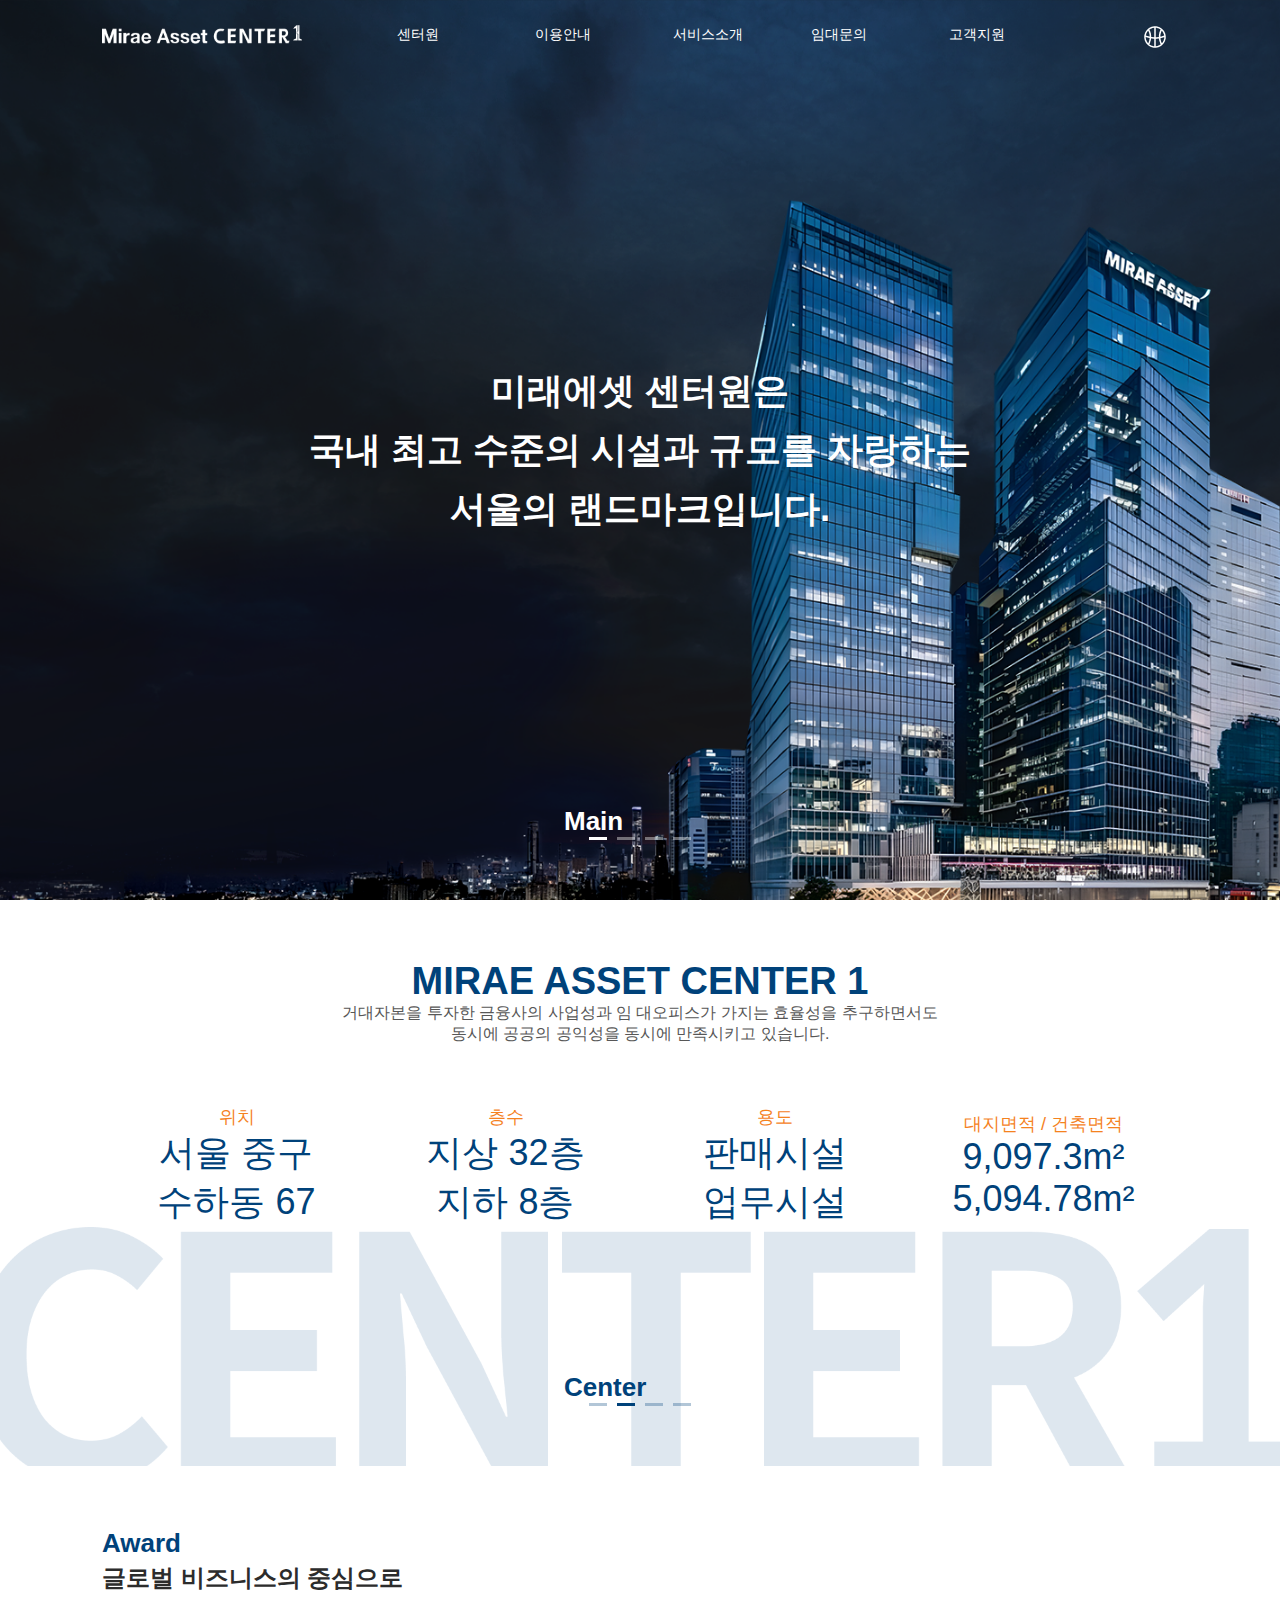
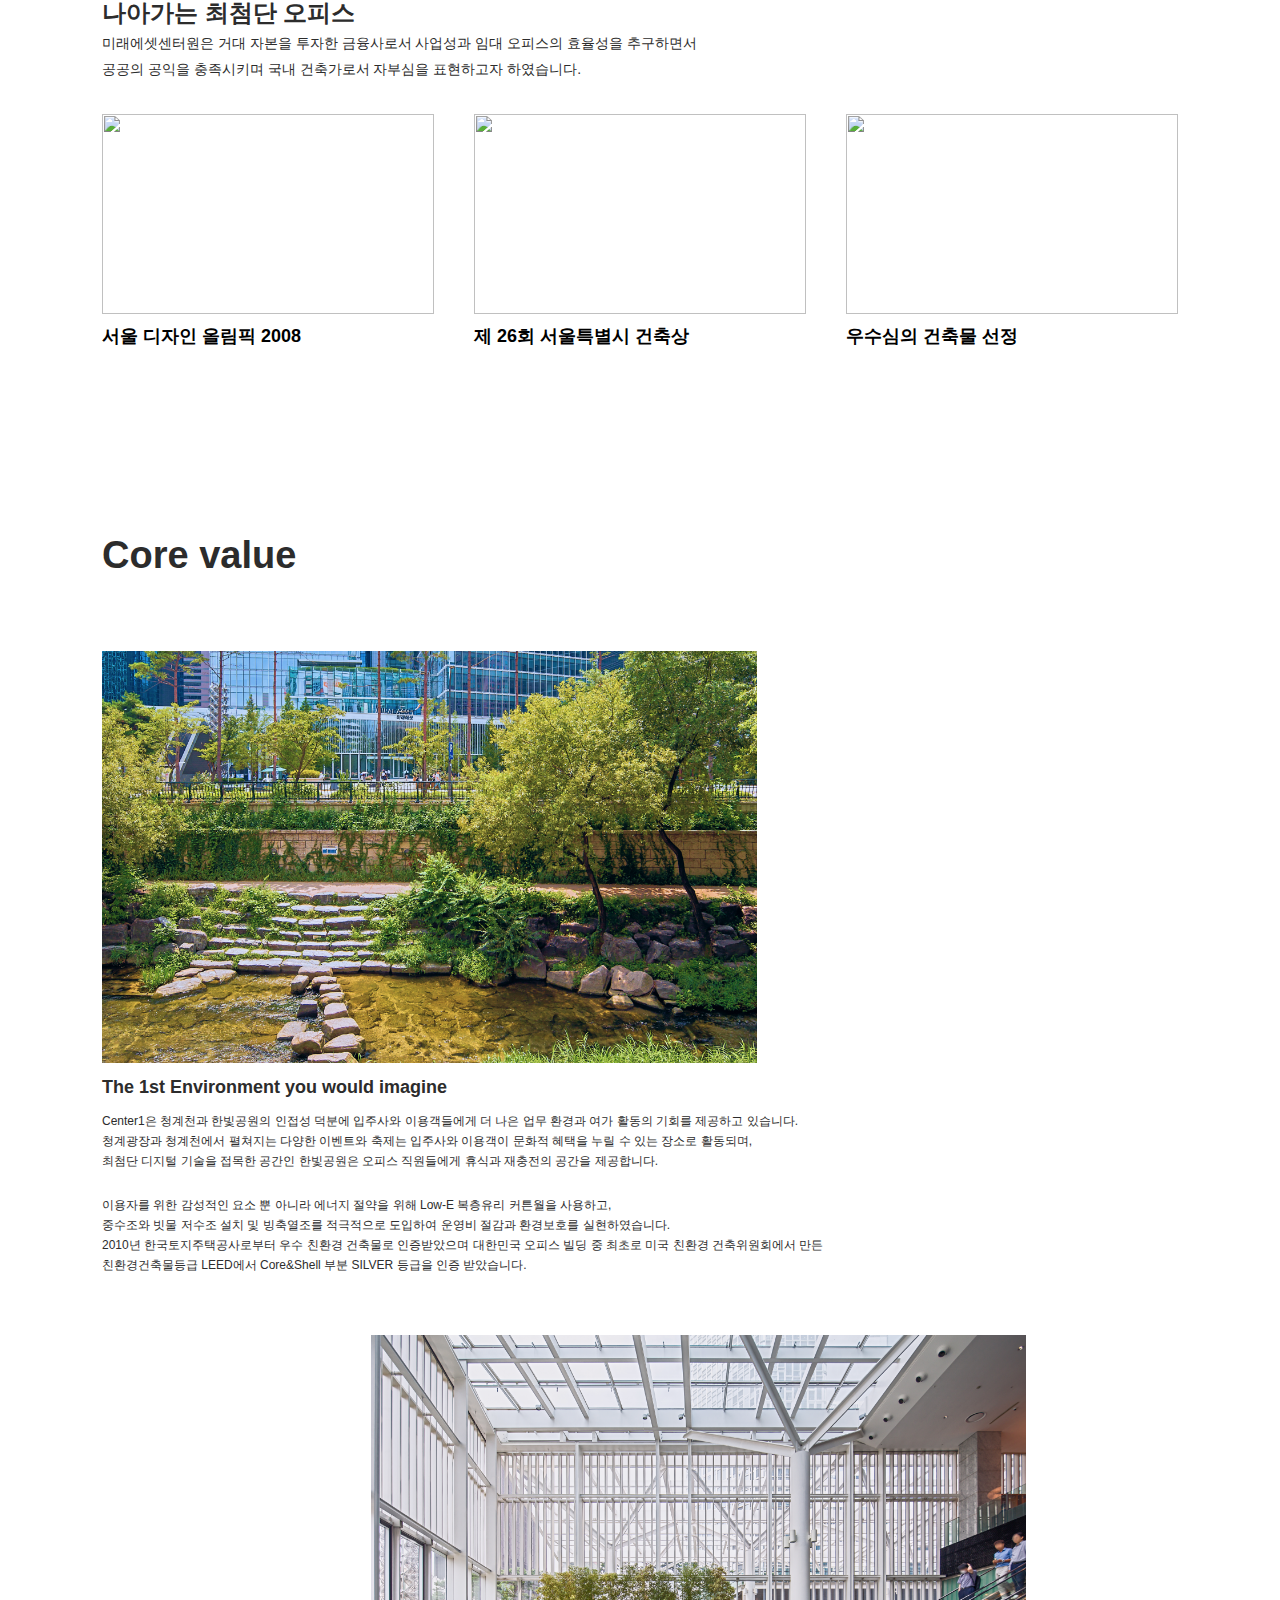
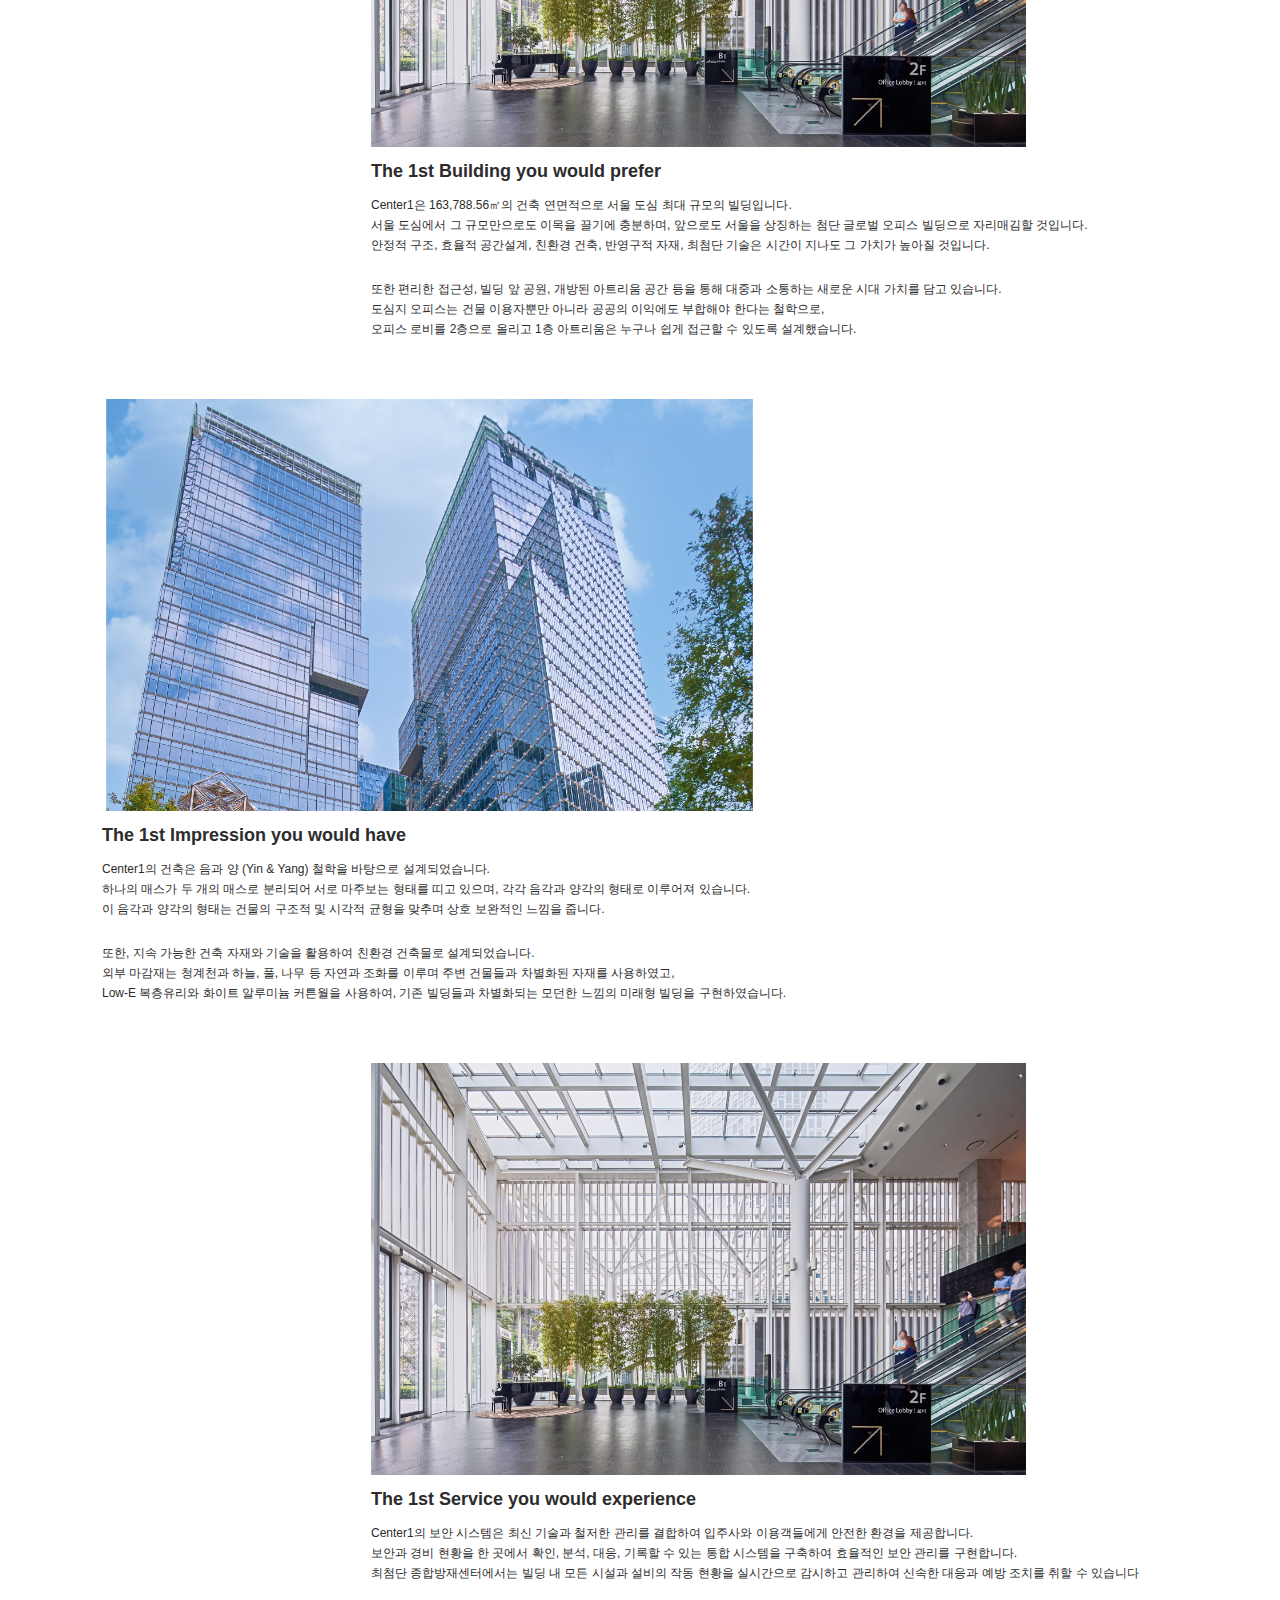
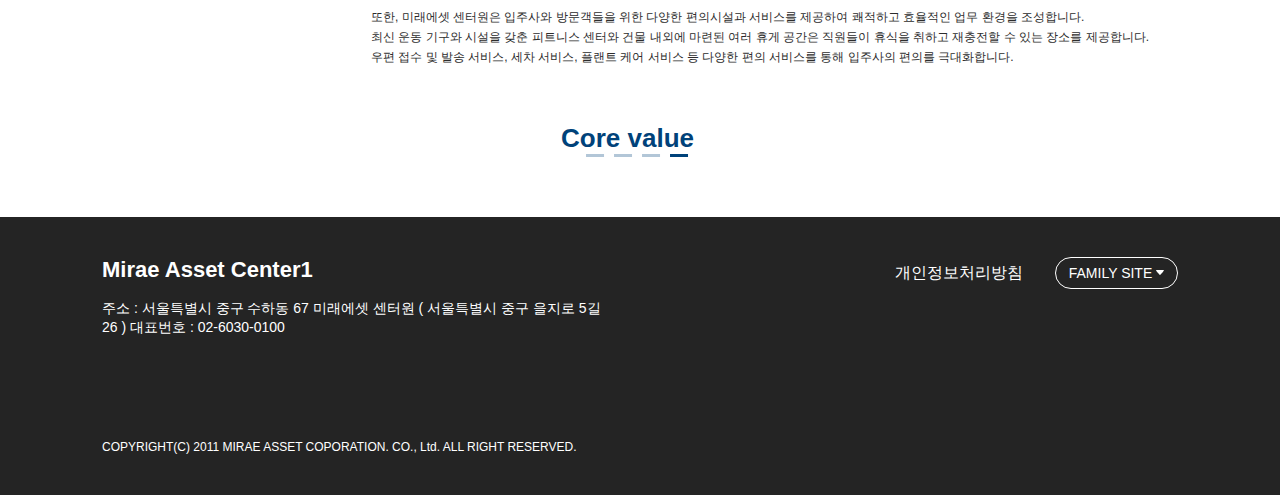
==== indexII.html @ 418cddfc "First commit" ====
<!DOCTYPE html>
<html lang="en">

<head>
  <meta charset="UTF-8" />
  <meta name="viewport" content="width=device-width, initial-scale=1.0" />
  <title>Document</title>
  <link rel="stylesheet" href="css/styleII.css" />
  <script src="/js/main.js"></script>
  <link rel="stylesheet" href="https://cdn.jsdelivr.net/gh/spoqa/spoqa-han-sans/css/SpoqaHanSansNeo.css">
  <link rel="stylesheet" href="https://cdn.jsdelivr.net/npm/swiper@11/swiper-bundle.min.css" />
  <script src="https://cdn.jsdelivr.net/npm/swiper@11/swiper-bundle.min.js"></script>

</head>

<body>
  <!-- Navigation -->
  <header>
    <nav>
      <div class="nav-inner">
        <img src="../images/logo.png" alt="web icon" class="nav-logo" />
        <ul id="menu" class="menu">
          <li><a href="#센터원">센터원</a></li>
          <li><a href="#이용안내">이용안내</a></li>
          <li><a href="#서비스소개">서비스소개</a></li>
          <li><a href="#임대문의">임대문의</a></li>
          <li><a href="#고객지원">고객지원</a></li>
        </ul>
      </div>
      <img src="../images/webIcon.png" alt="web icon" class="web-icon" />
      <div class="mobile-menu">
        <button class="hamburger-button" onclick="toggleMenu()">
          <span id="line1" class="hamburger-line"></span>
          <span id="line2" class="hamburger-line"></span>
          <span id="line3" class="hamburger-line"></span>
        </button>
    </nav>
  </header>
  <!-- Hero Section -->
  <section id="hero" class="hero">
    <h1>미래에셋 센터원은</h1>
    <h1>국내 최고 수준의 시설과 규모를 자랑하는</h1>
    <h1>서울의 랜드마크입니다.</h1>
    <!-- Pagination Dots -->
    <div class="pagination-dots-div">
      <span class="title">Main</span>
      <div class="pagination-dots">
        <span class="dot active"></span>
        <span class="dot"></span>
        <span class="dot"></span>
        <span class="dot"></span>
      </div>
    </div>
  </section>
  <section id="second-section" class="second-section">
    <div class="second-section-top">
      <h2>MIRAE ASSET CENTER 1</h2>
      <div>
        <span>거대자본을 투자한 금융사의 사업성과 임
          대오피스가 가지는 효율성을 추구하면서도 </span>
        <span>동시에 공공의 공익성을 동시에 만족시키고 있습니다.</span>
      </div>
    </div>

    <div class="second-section-middle">
      <div class="content"><span class="content-title">위치</span>
        <div class="content-span"><span>서울 중구 </span><span>수하동 67</span></div>
      </div>
      <div class="content"><span class="content-title">층수</span>
        <div class="content-span"><span>지상 32층</span><span>지하 8층</span></div>
      </div>
      <div class="content"><span class="content-title">용도</span>
        <div class="content-span"><span>판매시설</span><span>업무시설</span></div>
      </div>
      <div class="content"><span class="content-title">대지면적 / 건축면적</span>
        <div class="content-span"><span>9,097.3m²</span><span>5,094.78m²</span></div>
      </div>
    </div>
    <img src="images/center1BG.png" class="center1BG" alt="">
    <!-- Pagination Dots -->
    <div class="pagination-dots-div">
      <span class="title">Center</span>
      <div class="pagination-dots">
        <span class="dot" onclick="goToSlide(0)"></span>
        <span class="dot active" onclick="goToSlide(1)"></span>
        <span class="dot" onclick="goToSlide(2)"></span>
        <span class="dot" onclick="goToSlide(3)"></span>
      </div>
    </div>
  </section>

  <section class="third-section">
    <div class="overlay"></div>
    <div class="third-top">
      <h2>Award</h2>
      <span>글로벌 비즈니스의 중심으로</span>
      <span>나아가는 최첨단 오피스</span>
      <div>
        <p>미래에셋센터원은 거대 자본을 투자한 금융사로서 사업성과 임대 오피스의 효율성을 추구하면서</p>
        <p>공공의 공익을 충족시키며 국내 건축가로서 자부심을 표현하고자 하였습니다.</p>
      </div>
    </div>
    <div class="third-bottom">
      <div class="img-container"><img src="/images/thirdi.jpeg" alt="" srcset=""><span>서울 디자인 올림픽 2008</span></div>
      <div class="img-container"><img src="/images/thirdii.jpeg" alt="" srcset=""><span>제 26회 서울특별시 건축상</span></div>
      <div class="img-container"><img src="/images/thirdiii.jpeg" alt="" srcset=""><span>우수심의 건축물 선정</span></div>
    </div>
    <!-- Pagination Dots -->
    <div class="pagination-dots-div">
      <span class="title">Awards</span>
      <div class="pagination-dots">
        <span class="dot" onclick="goToSlide(0)"></span>
        <span class="dot" onclick="goToSlide(1)"></span>
        <span class="dot active" onclick="goToSlide(2)"></span>
        <span class="dot" onclick="goToSlide(3)"></span>
      </div>
    </div>
  </section>
  <section class="fourth-section">
    <h2 class="heading">Core value</h2>
    <div class="fourth-left"><img src="images/fourthi.png" alt="">
      <h3>The 1st Environment you would imagine</h3>
      <div>
        <p>Center1은 청계천과 한빛공원의 인접성 덕분에 입주사와 이용객들에게 더 나은 업무 환경과 여가 활동의 기회를 제공하고 있습니다.</p>
        <p>청계광장과 청계천에서 펼쳐지는 다양한 이벤트와 축제는 입주사와 이용객이 문화적 혜택을 누릴 수 있는 장소로 활동되며,</p>
        <p>최첨단 디지털 기술을 접목한 공간인 한빛공원은 오피스 직원들에게 휴식과 재충전의 공간을 제공합니다. </p>
      </div>
      <div class="second">
        <p>이용자를 위한 감성적인 요소 뿐 아니라 에너지 절약을 위해 Low-E 복층유리 커튼월을 사용하고,</p>
        <p>중수조와 빗물 저수조 설치 및 빙축열조를 적극적으로 도입하여 운영비 절감과 환경보호를 실현하였습니다.</p>
        <p>2010년 한국토지주택공사로부터 우수 친환경 건축물로 인증받았으며 대한민국 오피스 빌딩 중 최초로 미국 친환경 건축위원회에서 만든</p>
        <p>친환경건축물등급 LEED에서 Core&Shell 부분 SILVER 등급을 인증 받았습니다.</p>
      </div>
    </div>
    <div class="fourth-right"><img src="images/fourthii.png" alt="">
      <h3>The 1st Building you would prefer</h3>
      <div>
        <p>Center1은 163,788.56㎡의 건축 연면적으로 서울 도심 최대 규모의 빌딩입니다.</p>
        <p>서울 도심에서 그 규모만으로도 이목을 끌기에 충분하며, 앞으로도 서울을 상징하는 첨단 글로벌 오피스 빌딩으로 자리매김할 것입니다.</p>
        <p>안정적 구조, 효율적 공간설계, 친환경 건축, 반영구적 자재, 최첨단 기술은 시간이 지나도 그 가치가 높아질 것입니다.</p>
      </div>
      <div class="second">
        <p>또한 편리한 접근성, 빌딩 앞 공원, 개방된 아트리움 공간 등을 통해 대중과 소통하는 새로운 시대 가치를 담고 있습니다. </p>
        <p>도심지 오피스는 건물 이용자뿐만 아니라 공공의 이익에도 부합해야 한다는 철학으로, </p>
        <p>오피스 로비를 2층으로 올리고 1층 아트리움은 누구나 쉽게 접근할 수 있도록 설계했습니다.</p>
      </div>
    </div>
    <div class="fourth-left"><img src="images/fourthiii.png" alt="">
      <h3>The 1st Impression you would have</h3>
      <div>
        <p>Center1의 건축은 음과 양 (Yin & Yang) 철학을 바탕으로 설계되었습니다. </p>
        <p>하나의 매스가 두 개의 매스로 분리되어 서로 마주보는 형태를 띠고 있으며, 각각 음각과 양각의 형태로 이루어져 있습니다. </p>
        <p>이 음각과 양각의 형태는 건물의 구조적 및 시각적 균형을 맞추며 상호 보완적인 느낌을 줍니다.</p>
      </div>
      <div class="second">
        <p>또한, 지속 가능한 건축 자재와 기술을 활용하여 친환경 건축물로 설계되었습니다.</p>
        <p>외부 마감재는 청계천과 하늘, 풀, 나무 등 자연과 조화를 이루며 주변 건물들과 차별화된 자재를 사용하였고, </p>
        <p>Low-E 복층유리와 화이트 알루미늄 커튼월을 사용하여, 기존 빌딩들과 차별화되는 모던한 느낌의 미래형 빌딩을 구현하였습니다.</p>
      </div>
    </div>
    <div class="fourth-right"><img src="images/fourthii.png" alt="">
      <h3>The 1st Service you would experience</h3>
      <div>
        <p>Center1의 보안 시스템은 최신 기술과 철저한 관리를 결합하여 입주사와 이용객들에게 안전한 환경을 제공합니다.</p>
        <p>보안과 경비 현황을 한 곳에서 확인, 분석, 대응, 기록할 수 있는 통합 시스템을 구축하여 효율적인 보안 관리를 구현합니다.</p>
        <p>최첨단 종합방재센터에서는 빌딩 내 모든 시설과 설비의 작동 현황을 실시간으로 감시하고 관리하여 신속한 대응과 예방 조치를 취할 수 있습니다</p>
      </div>
      <div class="second">
        <p>또한, 미래에셋 센터원은 입주사와 방문객들을 위한 다양한 편의시설과 서비스를 제공하여 쾌적하고 효율적인 업무 환경을 조성합니다.</p>
        <p>최신 운동 기구와 시설을 갖춘 피트니스 센터와 건물 내외에 마련된 여러 휴게 공간은 직원들이 휴식을 취하고 재충전할 수 있는 장소를 제공합니다.</p>
        <p>우편 접수 및 발송 서비스, 세차 서비스, 플랜트 케어 서비스 등 다양한 편의 서비스를 통해 입주사의 편의를 극대화합니다.</p>
      </div>
    </div>
    <!-- Pagination Dots -->
    <div class="pagination-dots-div">
      <span class="title">Core value</span>
      <div class="pagination-dots">
        <span class="dot"></span>
        <span class="dot"></span>
        <span class="dot"></span>
        <span class="dot active"></span>
      </div>
    </div>
  </section>
  <!-- footer Section -->
  <section id="footer-section" class="footer-section">
    <div class="footer-left">
      <div class="footer-left-top">
        <h2>Mirae Asset Center1</h2><span>주소 : 서울특별시 중구 수하동 67 미래에셋 센터원 ( 서울특별시 중구 을지로 5길 26 ) 대표번호 :
          02-6030-0100</span>
      </div>
      <div class="footer-left-bottom"><span>COPYRIGHT(C) 2011 MIRAE ASSET COPORATION. CO., Ltd. ALL RIGHT
          RESERVED.</span></div>
    </div>
    <div class="footer-right"> <span>개인정보처리방침</span>
      <div class="styled-dropdown">
        <div class="dropdown-selected">FAMILY SITE <img src="images/footer-dropdown.png" alt="" srcset=""></div>
        <div class="dropdown-options">
          <div class="dropdown-option" data-value="option1">미래에셋</div>
        </div>
      </div>
    </div>
  </section>
</body>

</html>
---- css/styleII.css ----
@import url("https://cdn.jsdelivr.net/gh/spoqa/spoqa-han-sans/css/SpoqaHanSansNeo.css");

:root {
  /* Primary Colors */
  --primary-white: #ffffff;
  --primary-dark: #2980b9;
  --primary-orange: #f5821e;
  --primary-blue: #00427a;

  /* Secondary Colors */
  --secondary-gray: #7d7d7d;
  --secondary-dark: #c0392b;
  --secondary-light: #f1948a;

  /* Neutral Colors */
  --background-color: #f8f9fa;
  --text-color: #333;
  --accent-color: #9b59b6;
}

.text-orange {
  color: var(--primary-orange) !important;
}
* {
  margin: 0;
  padding: 0;
  box-sizing: border-box;
  font-family: "Spoqa Han Sans Neo", sans-serif;
}

header {
  background: transparent;
  color: var(--primary-white);
  height: 80px;
  width: 100%;
  position: absolute;
  z-index: 1;
}
nav {
  display: flex;
  flex-direction: row;
  justify-content: space-between;
  justify-items: center;
}
.nav-inner {
  display: flex;
  flex-direction: row;
  gap: 80px;
}
nav ul {
  list-style: none;
  display: flex;
  justify-content: center;
}

nav ul li a {
  color: var(--primary-white);
  text-decoration: none;
}

.mobile-menu {
  display: none;
}

.hero {
  background-image: url("../images/Background.png");
  background-size: cover;
  background-position: center;
  background-repeat: no-repeat;
  height: 100vh;
  display: flex;
  flex-direction: column;
  justify-content: center;
  align-items: center;
  position: relative;
}
.hero h1 {
  color: var(--primary-white);
  letter-spacing: -1%;
}

/* Pagination Dots */
.hero .pagination-dots-div,
.third-section .pagination-dots-div {
  position: absolute;
  bottom: 60px;
  left: 50%;
  transform: translateX(-50%);
  display: flex;
  flex-direction: column;
  width: max-content;
}

.hero .pagination-dots,
.third-section .pagination-dots {
  display: flex;
  gap: 10px;
}

.hero .dot.active,
.third-section .dot.active {
  background-color: var(--primary-white);
}

.second-section {
  display: flex;
  flex-direction: column;
  position: relative;
}

.second-section-top,
.second-section-top div {
  display: flex;
  flex-direction: column;
  align-items: center;
  justify-content: center;
}
.second-section-top h2 {
  color: var(--primary-blue);
}
.second-section-top span {
  color: #575757;
}

.second-section-middle {
  display: grid;
}

.second-section-middle .content {
  display: flex;
  flex-direction: column;
  align-items: center;
  justify-content: center;
}
.second-section-middle .content .content-title {
  color: var(--primary-orange);
}
.second-section-middle .content .content-span {
  display: flex;
  flex-direction: column;
  align-items: center;
  justify-content: center;
  color: var(--primary-blue);
}

/* Pagination Dots */
.second-section .pagination-dots-div,
.fourth-section .pagination-dots-div {
  position: absolute;
  bottom: 60px;
  left: 50%;
  transform: translateX(-50%);
  display: flex;
  flex-direction: column;
  width: max-content;
}

.second-section .pagination-dots,
.fourth-section .pagination-dots {
  display: flex;
  gap: 10px;
}

.second-section .dot.active,
.fourth-section .dot.active {
  background-color: var(--primary-blue);
}

.third-section {
  background-image: url("../images/thirdBackground.jpeg");
  background-size: cover;
  background-position: center;
  background-repeat: no-repeat;
  height: 100%;
  display: flex;
  flex-direction: column;
  /* justify-content: center;
    align-items: center; */
  position: relative;
}

.third-section .overlay {
  position: absolute;
  top: 0;
  left: 0;
  width: 100%;
  height: 100%;
  background-color: rgba(255, 255, 255, 0.4);
  z-index: 0;
}

.third-top {
  display: flex;
  justify-content: start;
  align-items: start;
  flex-direction: column;
  z-index: 1;
}
.third-top h2 {
  color: var(--primary-blue);
  letter-spacing: -1%;
  font-weight: 700;
}
.third-top span {
  color: rgba(44, 44, 44, 1);
  letter-spacing: -1%;
  font-weight: 700;
}
.third-top p {
  color: rgba(44, 44, 44, 1);
  letter-spacing: -1%;
  font-weight: 400;
}

.third-bottom {
  display: grid;
  grid-template-columns: repeat(3, 1fr);
  z-index: 1;
}

.third-bottom .img-container {
  display: flex;
  flex-direction: column;
}
.third-bottom .img-container img {
  width: 100%;
  height: 287px;
}
.third-bottom .img-container span {
  font-size: 28px;
  line-height: 45px;
  letter-spacing: -1%;
  font-weight: 700;
}
.fourth-section {
  display: flex;
  flex-direction: column;
  background-color: var(--primary-white);
  width: 100%;
  position: relative;
}
.fourth-section .heading {
  font-weight: 700;
  line-height: 72px;
  letter-spacing: -1%;
  color: rgba(44, 44, 44, 1);
}
.fourth-right {
  display: flex;
  width: 70%;
  flex-direction: column;
  margin-left: auto;
  gap: 24px;
}
.fourth-left {
  display: flex;
  width: 70%;
  flex-direction: column;
  margin-right: auto;
  gap: 24px;
}

.fourth-left h3,
.fourth-right h3 {
  font-weight: 700;
  letter-spacing: -1%;
  color: rgba(44, 44, 44, 1);
}
.fourth-left p,
.fourth-right p {
  font-weight: 400;
  letter-spacing: -1%;
  color: rgba(44, 44, 44, 1);
}
.footer-section {
  height: 100%;
  gap: 10.7px;
  display: grid;
  grid-template-columns: repeat(2, 1fr);
  background-color: rgba(36, 36, 36, 1);
  color: rgba(255, 255, 255, 1);
}
.footer-left {
  display: flex;
  flex-direction: column;
  gap: 200px;
}
.footer-left-top h2 {
  font-size: 28px;
}
.footer-left-top span {
  font-size: 18px;
}

.footer-left-bottom span {
  font-size: 16px;
}

.footer-right {
  display: flex;
  justify-content: end;
  align-items: center;
  gap: 32px;
  height: max-content;
}
.footer-right span {
  font-size: 16px;
  color: rgba(255, 255, 255, 1);
  line-height: 19.2px;
  letter-spacing: -2%;
}
.styled-dropdown {
  position: relative;
}

.dropdown-selected {
  border: 1px solid rgba(255, 255, 255, 1);
  font-size: 14px;
  border-radius: 20px;
  padding: 8px 12px;
  background-color: transparent;
  color: rgba(255, 255, 255, 1);
  outline: none;
  width: 123px;
  height: 32px;
  display: flex;
  flex-direction: row;
  justify-content: center;
  align-items: center;
  gap: 4px;
  cursor: pointer;
}

.dropdown-options {
  display: none;
  position: absolute;
  top: 111%;
  left: 0;
  z-index: 1000;
}

.dropdown-option {
  min-width: 123px;
  height: 40px;
  width: 123px;
  padding: 8px;
  font-size: 14px;
  border: 1px solid #ccc;
  border-radius: 4px;
  cursor: pointer;
  margin: 4px 0;
}

.dropdown-option:hover {
  background-color: rgb(43, 43, 43);
}

.show-options {
  display: block;
}

@media (min-width: 1524px) {
  .hero .pagination-dots-div .title,
  .third-section .pagination-dots-div .title {
    font-size: 40px;
    font-weight: 700;
    margin-left: -25px;
    color: var(--primary-white);
  }
  .hero .dot,
  .third-section .dot {
    height: 3px;
    width: 32px;
    background-color: rgba(255, 255, 255, 0.4);
    display: inline-block;
    cursor: pointer;
  }
  .second-section .pagination-dots-div .title,
  .fourth-section .pagination-dots-div .title {
    font-size: 40px;
    font-weight: 700;
    margin-left: -25px;
    color: var(--primary-blue);
  }
  .second-section .dot,
  .fourth-section .dot {
    height: 3px;
    width: 32px;
    background-color: rgba(0, 66, 122, 0.3);
    display: inline-block;
    cursor: pointer;
  }
  nav {
    padding: 25px 192px;
  }
  .nav-logo {
    width: 300px;
    height: 29.4px;
  }
  .web-icon {
    width: 46px;
    height: 24px;
  }

  nav ul li {
    margin: 0 15px;
    width: 148px;
  }

  nav ul li a {
    font-size: 20px;
  }

  .hero h1 {
    font-size: 56px;
  }

  .second-section {
    padding-top: 160px;
  }
  .second-section-top h2 {
    font-size: 48px;
  }
  .second-section-top span {
    font-size: 20px;
  }
  .second-section-middle {
    grid-template-columns: repeat(4, 1fr);
    padding: 0 192px;
    margin-top: 120px;
  }
  .second-section-middle .content .content-title {
    font-size: 28px;
  }
  .second-section-middle .content .content-span {
    font-size: 56px;
  }
  .third-section {
    padding: 160px 192px;
    gap: 64px;
  }
  .third-top h2 {
    font-size: 32px;
    line-height: 48px;
  }
  .third-top span {
    font-size: 48px;
    line-height: 72px;
  }
  .third-top p {
    line-height: 32px;
    font: size 20px;
  }
  .third-bottom {
    gap: 80px;
  }
  .third-bottom .img-container img {
    width: 100%;
    height: 287px;
  }
  .third-bottom .img-container span {
    font-size: 28px;
    line-height: 45px;
    letter-spacing: -1%;
    font-weight: 700;
  }
  .fourth-section {
    gap: 120px;
    padding: 160px 192px;
  }
  .fourth-section .heading {
    font-size: 48px;
  }
  .fourth-right {
    width: 70%;
    gap: 24px;
  }
  .fourth-left {
    width: 70%;
    gap: 24px;
  }
  .fourth-left img,
  .fourth-right img {
    width: 1147px;
    height: 722px;
  }
  .fourth-left .second,
  .fourth-right .second {
    margin-top: 20px;
  }
  .fourth-left h3,
  .fourth-right h3 {
    font-size: 40px;
    line-height: 64px;
  }
  .fourth-left p,
  .fourth-right p {
    font-size: 18px;
    line-height: 28px;
  }
  .footer-section {
    padding: 80px 192px;
    gap: 40px;
  }
  .footer-left {
    gap: 200px;
  }
  .footer-left-top h2 {
    font-size: 28px;
    margin-bottom: 16px;
  }
  .footer-left-top span {
    font-size: 18px;
    margin: 8px 0;
  }

  .footer-left-bottom span {
    font-size: 16px;
  }

  .footer-right span {
    font-size: 18px;
  }

  .dropdown-selected {
    font-size: 16px;
    width: 140px;
  }

  .dropdown-option {
    font-size: 16px;
    width: 140px;
  }
}

@media (min-width: 1024px) and (max-width: 1523px) {
  .hero .pagination-dots-div .title,
  .third-section .pagination-dots-div .title {
    font-size: 26px;
    font-weight: 700;
    margin-left: -25px;
    color: var(--primary-white);
  }
  .hero .dot,
  .third-section .dot {
    height: 3px;
    width: 18px;
    background-color: rgba(255, 255, 255, 0.4);
    display: inline-block;
    cursor: pointer;
  }
  .second-section .pagination-dots-div .title,
  .fourth-section .pagination-dots-div .title {
    font-size: 26px;
    font-weight: 700;
    margin-left: -25px;
    color: var(--primary-blue);
  }
  .second-section .dot,
  .fourth-section .dot {
    height: 3px;
    width: 18px;
    background-color: rgba(0, 66, 122, 0.3);
    display: inline-block;
    cursor: pointer;
  }
  nav {
    padding: 25px 102px;
  }
  .nav-logo {
    width: 200px;
    height: 19.4px;
  }
  .web-icon {
    width: 46px;
    height: 24px;
  }

  nav ul li {
    margin: 0 15px;
    width: 108px;
  }

  nav ul li a {
    font-size: 14px;
  }
  .hero {
    gap: 10px;
  }

  .hero h1 {
    font-size: 36px;
  }

  .second-section {
    padding-top: 60px;
  }
  .second-section-top h2 {
    font-size: 38px;
  }
  .second-section-top span {
    font-size: 16px;
  }
  .second-section-middle {
    grid-template-columns: repeat(4, 1fr);
    padding: 0 102px;
    margin-top: 60px;
  }
  .second-section-middle .content .content-title {
    font-size: 18px;
  }
  .second-section-middle .content .content-span {
    font-size: 36px;
  }
  .third-section {
    padding: 60px 102px 100px 102px;

    gap: 32px;
  }
  .third-top h2 {
    font-size: 26px;
  }
  .third-top span {
    font-size: 24px;
  }
  .third-top p {
    font-size: 14px;
  }
  .third-bottom {
    gap: 40px;
  }
  .third-top h2 {
    line-height: 34px;
  }
  .third-top span {
    line-height: 35px;
  }
  .third-top p {
    line-height: 26px;
  }
  .third-bottom .img-container img {
    width: 100%;
    height: 200px;
  }
  .third-bottom .img-container span {
    font-size: 18px;
  }
  .fourth-section {
    gap: 60px;
    padding: 60px 102px 150px 102px;
  }
  .fourth-section .heading {
    font-size: 38px;
  }
  .fourth-right {
    width: 75%;
    gap: 14px;
  }
  .fourth-left {
    width: 75%;
    gap: 14px;
  }
  .fourth-left img,
  .fourth-right img {
    width: 655px;
    height: 412px;
  }
  .fourth-left .second,
  .fourth-right .second {
    margin-top: 10px;
  }
  .fourth-left h3,
  .fourth-right h3 {
    font-size: 18px;
    line-height: 20px;
  }
  .fourth-left p,
  .fourth-right p {
    font-size: 12px;
    line-height: 20px;
  }
  .footer-section {
    padding: 40px 102px;
    gap: 40px;
  }
  .footer-left {
    gap: 100px;
  }
  .footer-left-top h2 {
    font-size: 22px;
    margin-bottom: 16px;
  }
  .footer-left-top span {
    font-size: 14px;
    margin: 8px 0;
  }
  .footer-left-bottom span {
    font-size: 12px;
  }
}

@media (min-width: 768px) and (max-width: 1023px) {
  .pagination-dots-div {
    display: none !important;
  }
  nav {
    padding: 25px 52px;
    display: flex;
    justify-content: space-between;
    align-items: center;
  }
  .nav-logo {
    width: 200px;
    height: 19.4px;
  }
  .web-icon {
    display: none;
  }

  nav ul li {
    margin: 15px 15px;
    width: max-content;
  }

  nav ul li a {
    font-size: 20px;
  }
  .mobile-menu {
    position: relative;
    display: flex;
  }

  .hamburger-button {
    all: unset;
    display: flex;
    flex-direction: column;
    gap: 5px;
    cursor: pointer;
    background-color: transparent;
  }

  .hamburger-line {
    width: 40px;
    height: 3px;
    background-color: var(--primary-white);
    transition: transform 0.3s, opacity 0.3s;
  }

  .menu {
    position: absolute;
    top: 80px;
    left: 0;
    width: 100%;
    height: 100vh;
    background-color: var(--secondary-dark);
    padding: 20px;
    display: none;
    flex-direction: column;
    justify-content: start;
    align-items: center;
    gap: 10px;
    opacity: 0;
  }

  .menu.open {
    display: flex;
    opacity: 1;
    transition: opacity 0.5s;
  }

  .hamburger-button.open #line1 {
    transform: rotate(45deg) translateY(7px);
  }

  .hamburger-button.open #line2 {
    opacity: 0;
  }

  .hamburger-button.open #line3 {
    transform: rotate(-45deg) translateY(-7px);
  }

  .hero {
    /* padding-left: 52px; */
    gap: 20px;
  }

  .second-section {
    padding-top: 60px;
  }
  .second-section-top h2 {
    font-size: 20px;
  }
  .second-section-top span {
    font-size: 14px;
  }
  .second-section-middle {
    grid-template-columns: repeat(2, 1fr);
    padding: 52px;
    margin-top: 60px;
    gap: 60px;
  }
  .second-section-middle .content .content-title {
    font-size: 20px;
  }
  .second-section-middle .content .content-span {
    font-size: 32px;
  }
  .third-section {
    padding: 60px 52px 100px 52px;
    gap: 22px;
  }
  .third-top h2 {
    font-size: 20px;
  }
  .third-top span {
    font-size: 20px;
  }
  .third-top p {
    font-size: 14px;
  }
  .third-bottom {
    gap: 40px;
    grid-template-columns: repeat(1, 1fr);
  }
  .third-top h2 {
    line-height: 34px;
  }
  .third-top span {
    line-height: 35px;
  }
  .third-top p {
    line-height: 26px;
  }
  .third-bottom .img-container img {
    width: 100%;
    height: 402px;
  }
  .third-bottom .img-container span {
    font-size: 18px;
  }
  .fourth-section {
    gap: 60px;
    padding: 60px 52px;
  }
  .fourth-section .heading {
    font-size: 38px;
  }
  .fourth-right {
    display: flex;
    width: 100%;
    flex-direction: column;
    margin-left: 0;
    gap: 24px;
  }
  .fourth-left {
    width: 100%;
    gap: 14px;
    margin-left: 0;
  }
  .fourth-left img,
  .fourth-right img {
    width: 100%;
    height: 412px;
  }
  .fourth-left .second,
  .fourth-right .second {
    margin-top: 10px;
  }
  .fourth-left h3,
  .fourth-right h3 {
    font-size: 18px;
    line-height: 20px;
  }
  .fourth-left p,
  .fourth-right p {
    font-size: 12px;
    line-height: 20px;
  }
  .footer-section {
    grid-template-columns: repeat(2, 1fr);
    padding: 80px 52px;
  }
}

@media (max-width: 767px) {
  nav {
    padding: 22px 14px;
    display: flex;
    justify-content: space-between;
    align-items: center;
  }
  .nav-logo {
    width: 200px;
    height: 19.4px;
  }
  .web-icon {
    display: none;
  }

  nav ul li {
    margin: 15px 15px;
    width: max-content;
  }

  nav ul li a {
    font-size: 20px;
  }
  /* Mobile Menu Styles */
  .mobile-menu {
    position: relative;
    display: flex;
  }

  .hamburger-button {
    all: unset;
    display: flex;
    flex-direction: column;
    gap: 5px;
    cursor: pointer;
    background-color: transparent;
  }

  .hamburger-line {
    width: 18px;
    height: 2px;
    background-color: var(--primary-white);
    transition: transform 0.3s, opacity 0.3s;
  }

  .menu {
    position: absolute;
    top: 80px;
    left: 0;
    width: 100%;
    height: 100vh;
    background-color: var(--secondary-dark);
    padding: 20px;
    display: none;
    flex-direction: column;
    justify-content: start;
    align-items: center;
    gap: 10px;
    opacity: 0;
  }

  .menu.open {
    display: flex;
    opacity: 1;
    transition: opacity 0.5s;
  }

  .hamburger-button.open #line1 {
    transform: rotate(45deg) translateY(7px);
  }

  .hamburger-button.open #line2 {
    opacity: 0;
  }

  .hamburger-button.open #line3 {
    transform: rotate(-45deg) translateY(-7px);
  }
  .hero {
    padding-left: 24px;
    gap: 2px;
  }
  .footer-section {
    grid-template-columns: 1fr;
    padding: 80px 24px;
  }
  .footer-left {
    display: flex;
    flex-direction: column;
    gap: 20px;
  }
  .footer-left-top {
    display: flex;
    flex-direction: column;
    gap: 200px;
  }
  .footer-left-top h2 {
    font-size: 16px;
  }
  .footer-left-top span {
    font-size: 12px;
  }

  .footer-left-bottom span {
    font-size: 12px;
  }
  .footer-right {
    position: absolute;
    right: 40px;
    display: flex;
    justify-content: end;
    align-items: center;
    gap: 8px;
    height: max-content;
    flex-direction: column;
  }

  .footer-right span {
    font-size: 12px;
  }

  .dropdown-selected {
    font-size: 12px;
    width: 129px;
  }

  .dropdown-option {
    font-size: 12px;
    width: 129px;
  }
}
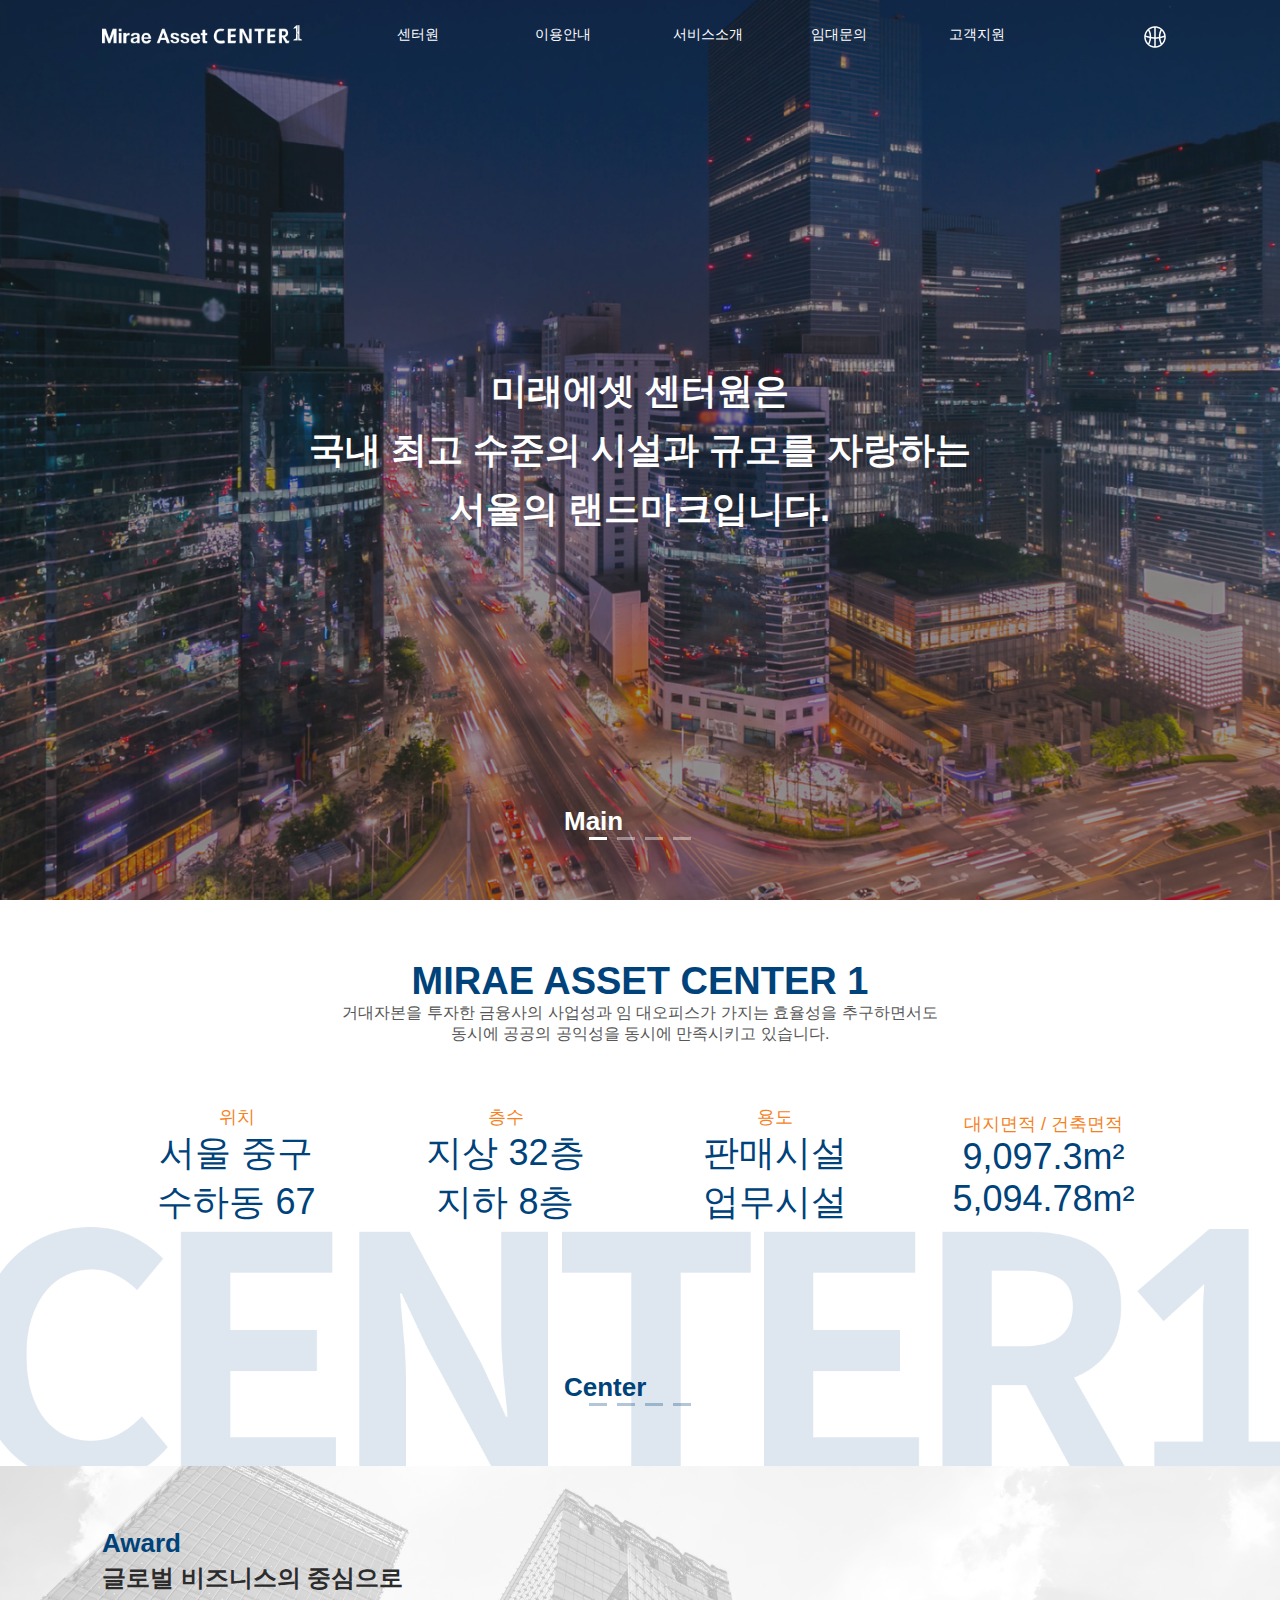
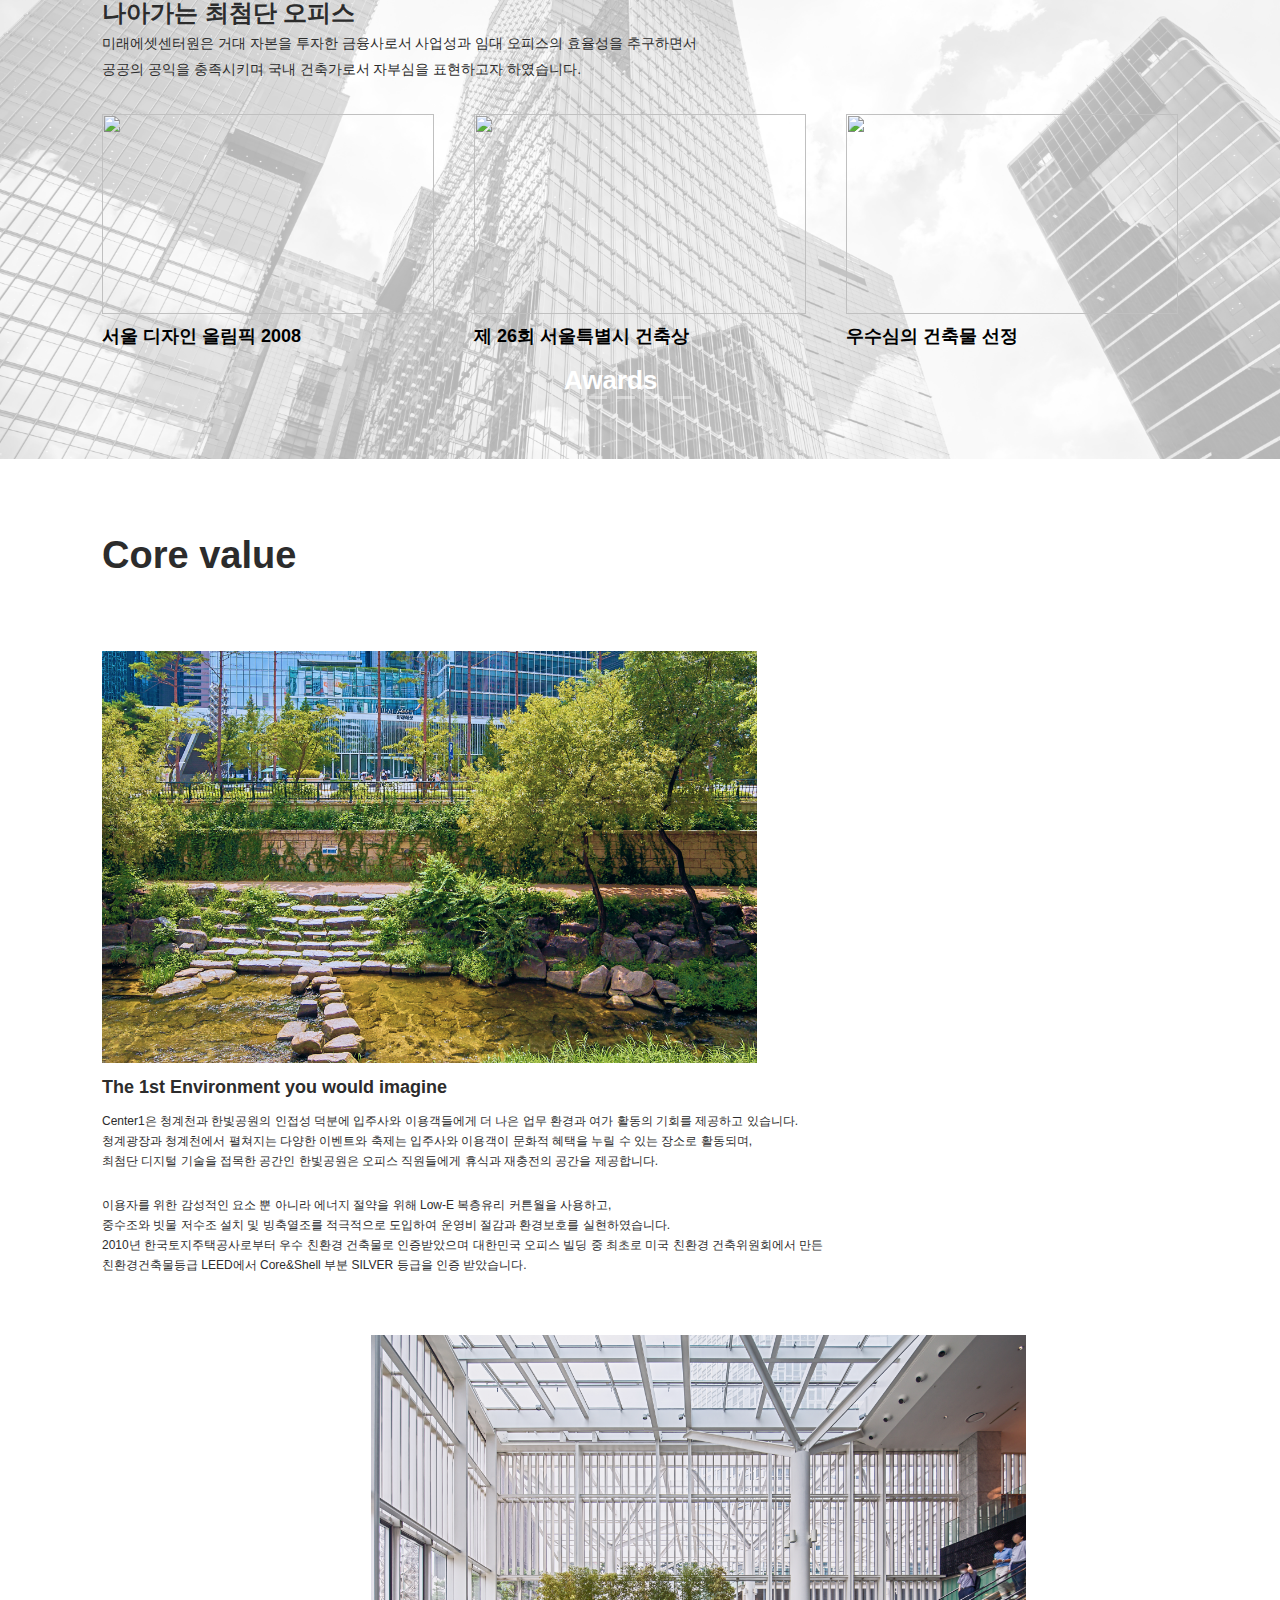
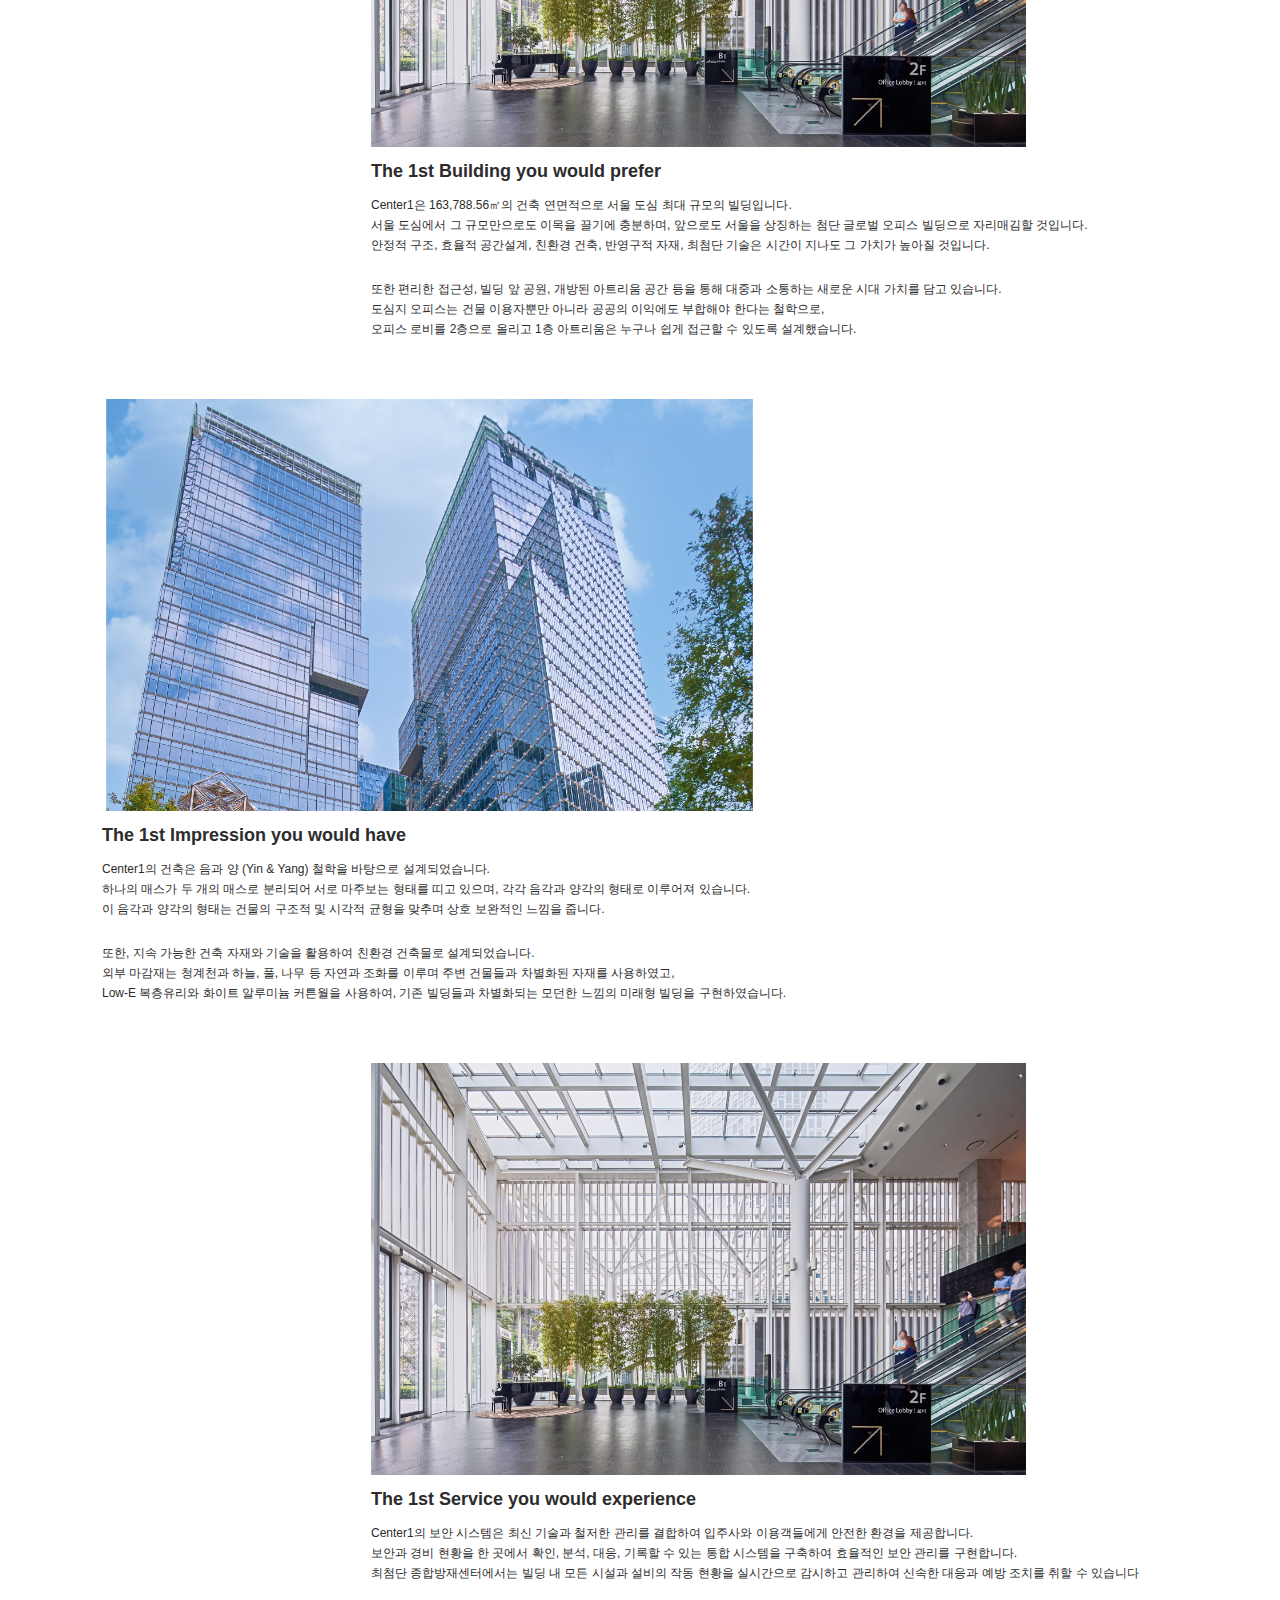
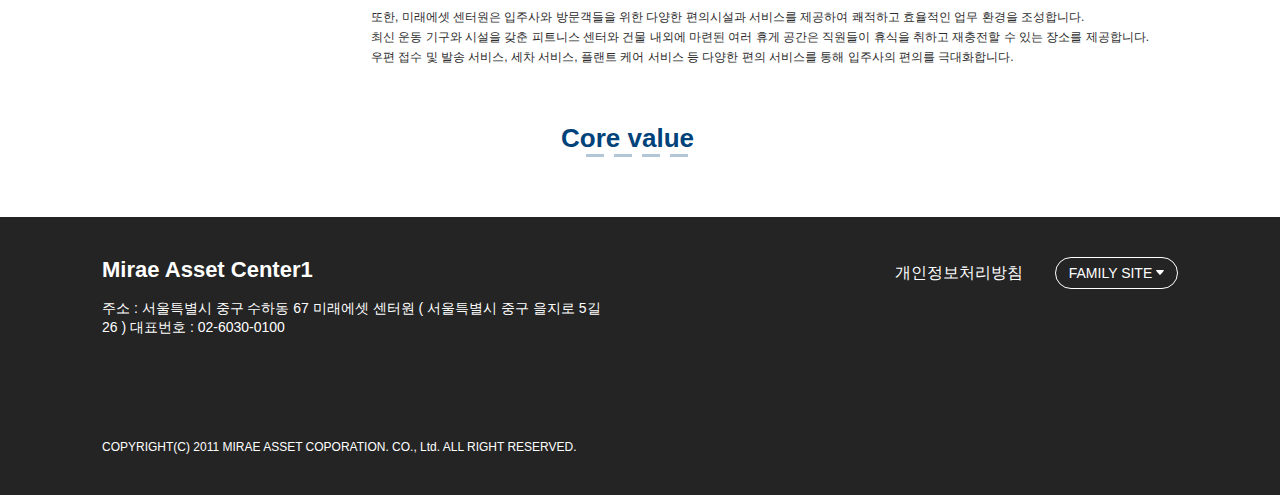
==== commit 21e0e250: "mobile" ====
--- a/indexII.html
+++ b/indexII.html
@@ -90,7 +90,6 @@
   </section>
 
   <section class="third-section">
-    <div class="overlay"></div>
     <div class="third-top">
       <h2>Award</h2>
       <span>글로벌 비즈니스의 중심으로</span>
@@ -101,6 +100,17 @@
       </div>
     </div>
     <div class="third-bottom">
+      <div class="img-containera"><img src="/images/platinum.png" alt="" srcset=""><span>LEED 플래티넘 획득</span><div><p>미래에셋센터원은 미국 그린빌딩위원회(USGBC)의 LEED(Leadership in Energy and Environmental Design) 인증 최고 등급인 플래티넘(Platinum)을 획득했습니다. LEED는 국제적으로 통용되는 친환경 건축 인증제도로, 플래티넘은 가장 높은 등급입니다.
+
+        미래에셋센터원은 국내 최고 수준의 친환경 실천을 통해 
+        입주사들이 에너지 및 관리비 절감의 혜택을 누릴 수 있게 합니다. 단열 성능이 우수한 Low-E 복층유리를 사용하고, 전체 커튼월의 각 유닛마다 환기창을 설치했습니다.
+        또한, 5층 포디움 지붕 및 옥상 지붕에는 옥상 조경을 설치했으며, 아트리움 상부에는 프릿글라스를 사용했습니다.
+        이를 통해 미래에셋센터원은 도심 속 대표 친환경 건축물로 자리 잡을 수 있었습니다.</p> <p>미래에셋센터원은 미국 그린빌딩위원회(USGBC)의 LEED(Leadership in Energy and Environmental Design) 인증 최고 등급인 플래티넘(Platinum)을 획득했습니다. LEED는 국제적으로 통용되는 친환경 건축 인증제도로, 플래티넘은 가장 높은 등급입니다.
+
+          미래에셋센터원은 국내 최고 수준의 친환경 실천을 통해 
+          입주사들이 에너지 및 관리비 절감의 혜택을 누릴 수 있게 합니다. 단열 성능이 우수한 Low-E 복층유리를 사용하고, 전체 커튼월의 각 유닛마다 환기창을 설치했습니다.
+          또한, 5층 포디움 지붕 및 옥상 지붕에는 옥상 조경을 설치했으며, 아트리움 상부에는 프릿글라스를 사용했습니다.
+          이를 통해 미래에셋센터원은 도심 속 대표 친환경 건축물로 자리 잡을 수 있었습니다.</p></div></div>
       <div class="img-container"><img src="/images/thirdi.jpeg" alt="" srcset=""><span>서울 디자인 올림픽 2008</span></div>
       <div class="img-container"><img src="/images/thirdii.jpeg" alt="" srcset=""><span>제 26회 서울특별시 건축상</span></div>
       <div class="img-container"><img src="/images/thirdiii.jpeg" alt="" srcset=""><span>우수심의 건축물 선정</span></div>
@@ -116,6 +126,7 @@
       </div>
     </div>
   </section>
+  <div class="mobile-switch">
   <section class="fourth-section">
     <h2 class="heading">Core value</h2>
     <div class="fourth-left"><img src="images/fourthi.png" alt="">
@@ -200,7 +211,7 @@
         </div>
       </div>
     </div>
-  </section>
+  </section></div>
 </body>
 
 </html>--- a/css/styleII.css
+++ b/css/styleII.css
@@ -9,13 +9,7 @@
 
   /* Secondary Colors */
   --secondary-gray: #7d7d7d;
-  --secondary-dark: #c0392b;
-  --secondary-light: #f1948a;
-
-  /* Neutral Colors */
-  --background-color: #f8f9fa;
-  --text-color: #333;
-  --accent-color: #9b59b6;
+  --nav-background: #162b42;
 }
 
 .text-orange {
@@ -61,9 +55,12 @@
 .mobile-menu {
   display: none;
 }
-
+.mobile-switch{
+  display: flex;
+  flex-direction: column;
+}
 .hero {
-  background-image: url("../images/Background.png");
+  background-image: url("../images/BackgroundII.png");
   background-size: cover;
   background-position: center;
   background-repeat: no-repeat;
@@ -167,7 +164,7 @@
 }
 
 .third-section {
-  background-image: url("../images/thirdBackground.jpeg");
+  background-image: url("../images/thirdBackground.png");
   background-size: cover;
   background-position: center;
   background-repeat: no-repeat;
@@ -179,16 +176,6 @@
   position: relative;
 }
 
-.third-section .overlay {
-  position: absolute;
-  top: 0;
-  left: 0;
-  width: 100%;
-  height: 100%;
-  background-color: rgba(255, 255, 255, 0.4);
-  z-index: 0;
-}
-
 .third-top {
   display: flex;
   justify-content: start;
@@ -221,6 +208,9 @@
 .third-bottom .img-container {
   display: flex;
   flex-direction: column;
+}
+.third-bottom .img-containera {
+  display: none;
 }
 .third-bottom .img-container img {
   width: 100%;
@@ -752,7 +742,7 @@
     left: 0;
     width: 100%;
     height: 100vh;
-    background-color: var(--secondary-dark);
+    background-color: var(--nav-background);
     padding: 20px;
     display: none;
     flex-direction: column;
@@ -884,6 +874,9 @@
 }
 
 @media (max-width: 767px) {
+  .pagination-dots-div {
+    display: none !important;
+  }
   nav {
     padding: 22px 14px;
     display: flex;
@@ -934,7 +927,7 @@
     left: 0;
     width: 100%;
     height: 100vh;
-    background-color: var(--secondary-dark);
+    background-color: var(--nav-background);
     padding: 20px;
     display: none;
     flex-direction: column;
@@ -962,12 +955,127 @@
     transform: rotate(-45deg) translateY(-7px);
   }
   .hero {
-    padding-left: 24px;
     gap: 2px;
+  }
+  .second-section {
+    padding: 60px 16px 0 16px;
+  }
+  .second-section-top h2 {
+    font-size: 20px;
+  }
+  .second-section-top span {
+    font-size: 14px;
+  }
+  .second-section-middle {
+    grid-template-columns: repeat(1, 1fr);
+    padding: 0;
+    margin-top: 60px;
+    gap: 32px;
+  }
+  .second-section-middle .content .content-title {
+    font-size: 20px;
+  }
+  .second-section-middle .content .content-span {
+    font-size: 32px;
+  }
+  .third-section {
+    padding: 60px 16px 100px 16px;
+    gap: 22px;
+  }
+  .third-top h2 {
+    font-size: 20px;
+  }
+  .third-top span {
+    font-size: 20px;
+  }
+  .third-top p {
+    font-size: 14px;
+  }
+  .third-bottom {
+    gap: 40px;
+    grid-template-columns: repeat(1, 1fr);
+  }
+  .third-top h2 {
+    line-height: 34px;
+  }
+  .third-top span {
+    line-height: 35px;
+  }
+  .third-top p {
+    line-height: 26px;
+  }
+  .third-bottom .img-container img {
+    width: 100%;
+    height: 200px;
+  }
+  .third-bottom .img-container span {
+    font-size: 18px;
+  }
+  
+  .third-bottom .img-containera {
+    text-align: center;
+    display: block;
+  }
+  .third-bottom .img-containera img {
+    width: 100%;
+    height: 258px;
+    margin-bottom: 24px;
+  }
+  .third-bottom .img-containera span {
+    font-size: 24px;
+    font-weight: 700; 
+  
+  }
+  .third-bottom .img-containera p {
+    margin-top: 8px;
+    color: #575757;
+    font-size: 14px;
+    text-align: center;
+  }
+  .third-bottom .img-containera p:nth-of-type(2) {
+    margin-top: 20px;
+  }
+  .fourth-section {
+    gap: 60px;
+    padding: 60px 16px;
+  }
+  .fourth-section .heading {
+    font-size: 38px;
+  }
+  .fourth-right {
+    display: flex;
+    width: 100%;
+    flex-direction: column;
+    margin-left: 0;
+    gap: 24px;
+  }
+  .fourth-left {
+    width: 100%;
+    gap: 14px;
+    margin-left: 0;
+  }
+  .fourth-left img,
+  .fourth-right img {
+    width: 100%;
+    height: 412px;
+  }
+  .fourth-left .second,
+  .fourth-right .second {
+    margin-top: 10px;
+  }
+  .fourth-left h3,
+  .fourth-right h3 {
+    font-size: 18px;
+    line-height: 20px;
+  }
+  .fourth-left p,
+  .fourth-right p {
+    font-size: 12px;
+    line-height: 20px;
   }
   .footer-section {
     grid-template-columns: 1fr;
-    padding: 80px 24px;
+    padding: 20px 16px;
   }
   .footer-left {
     display: flex;
@@ -1013,4 +1121,9 @@
     font-size: 12px;
     width: 129px;
   }
-}
+  .mobile-switch{
+    display: flex;
+    flex-direction: column-reverse;
+  }
+}
+
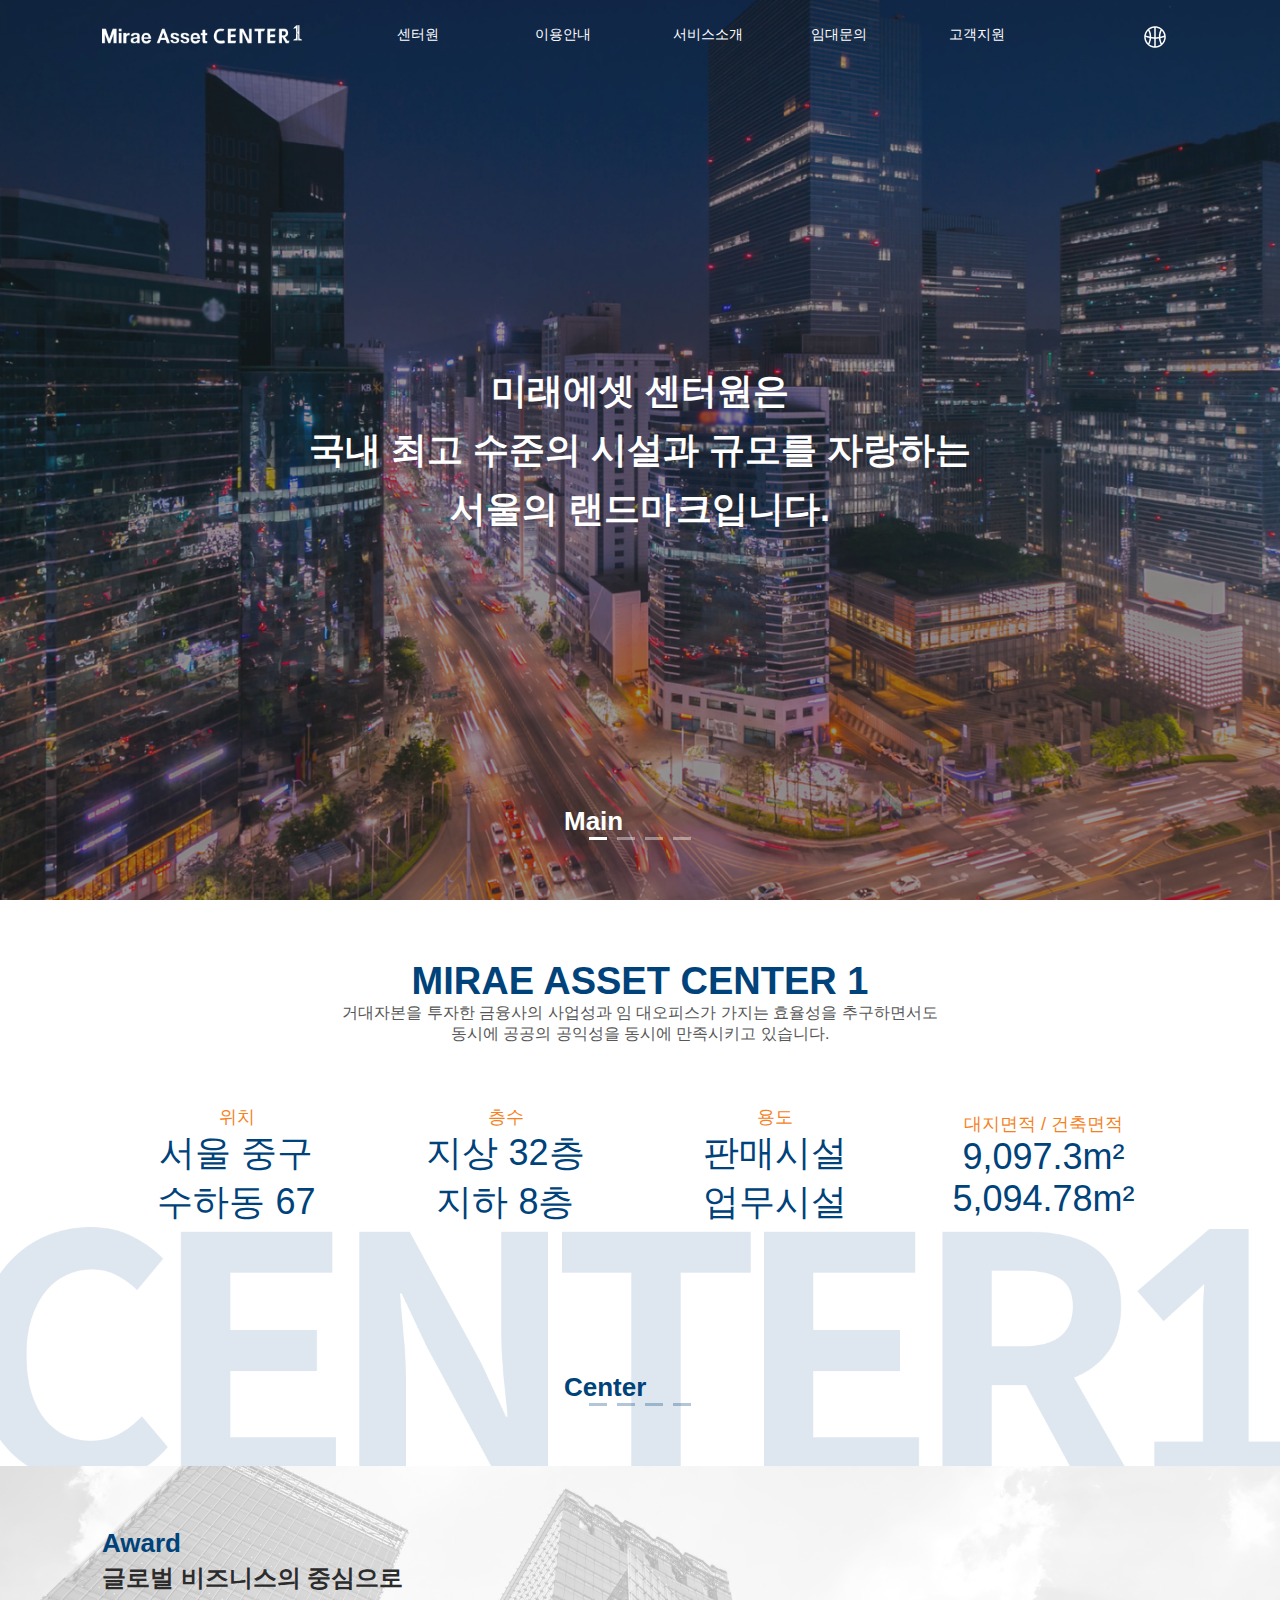
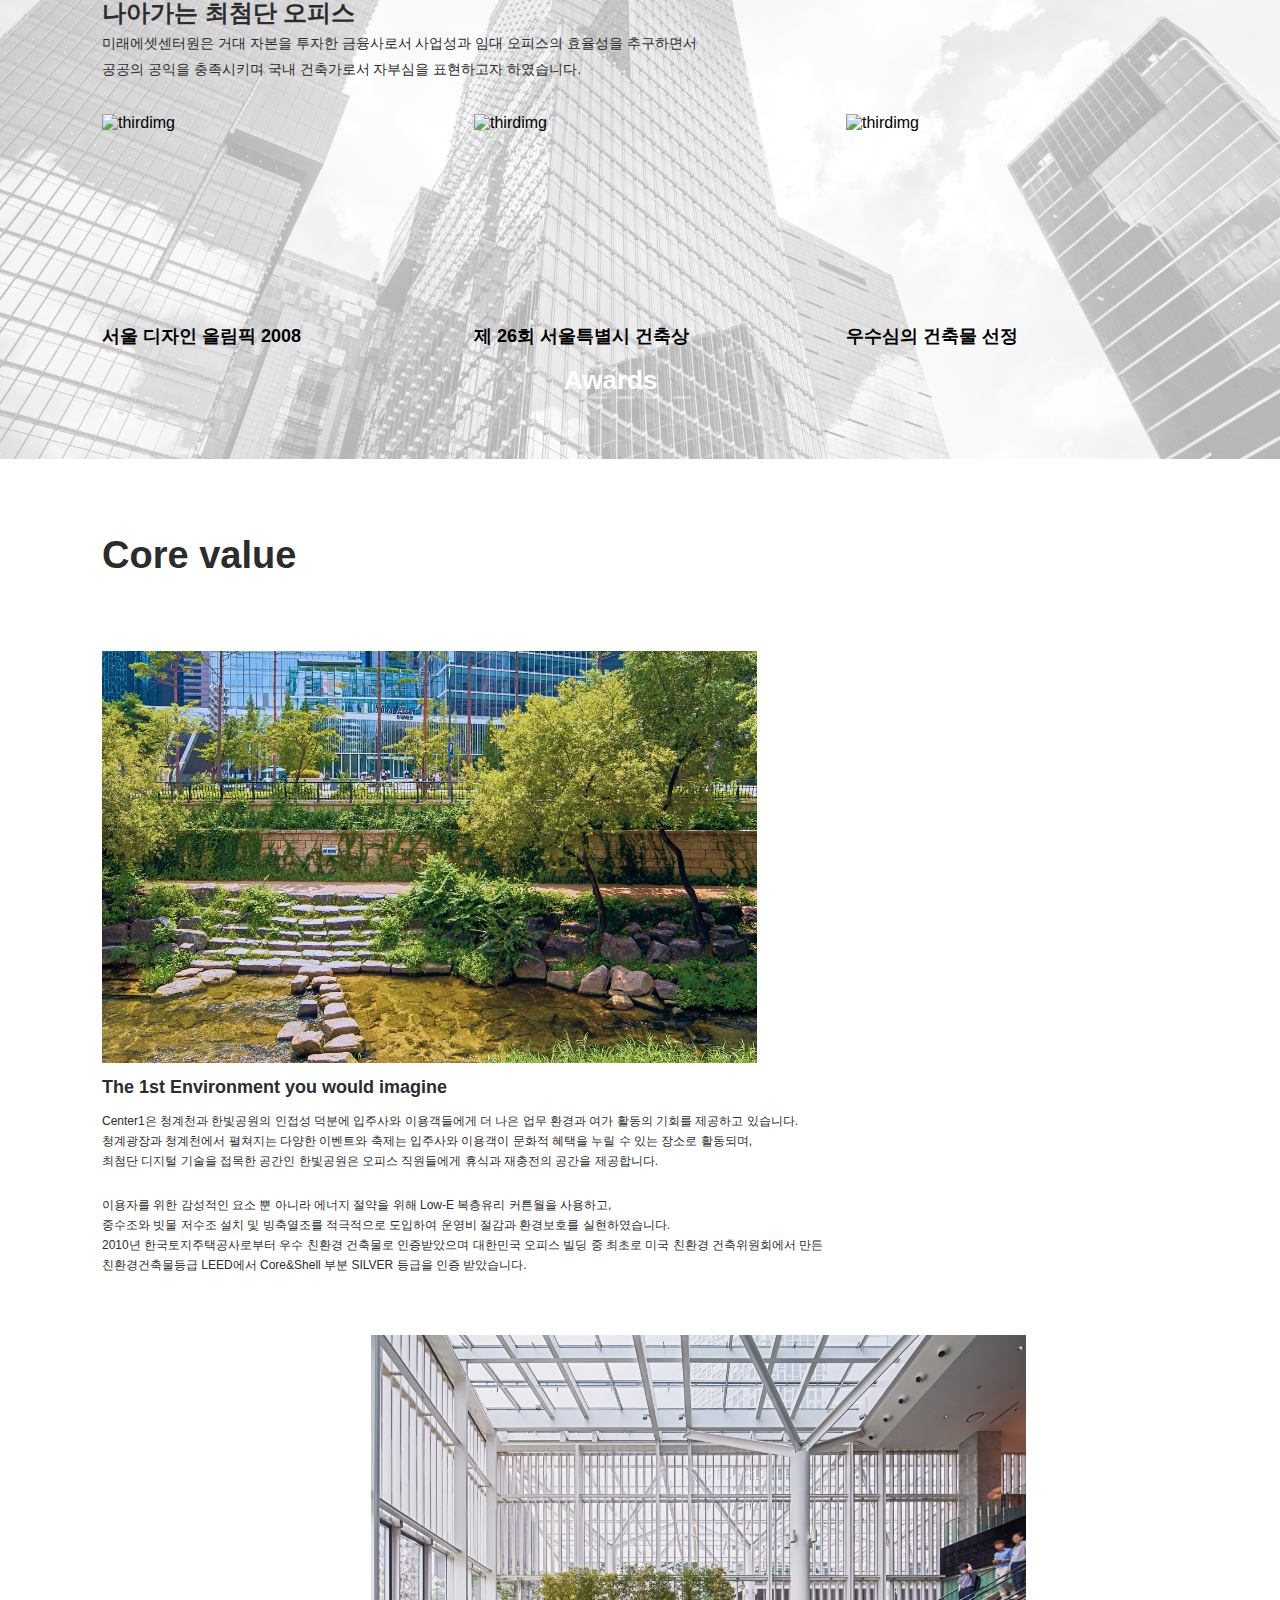
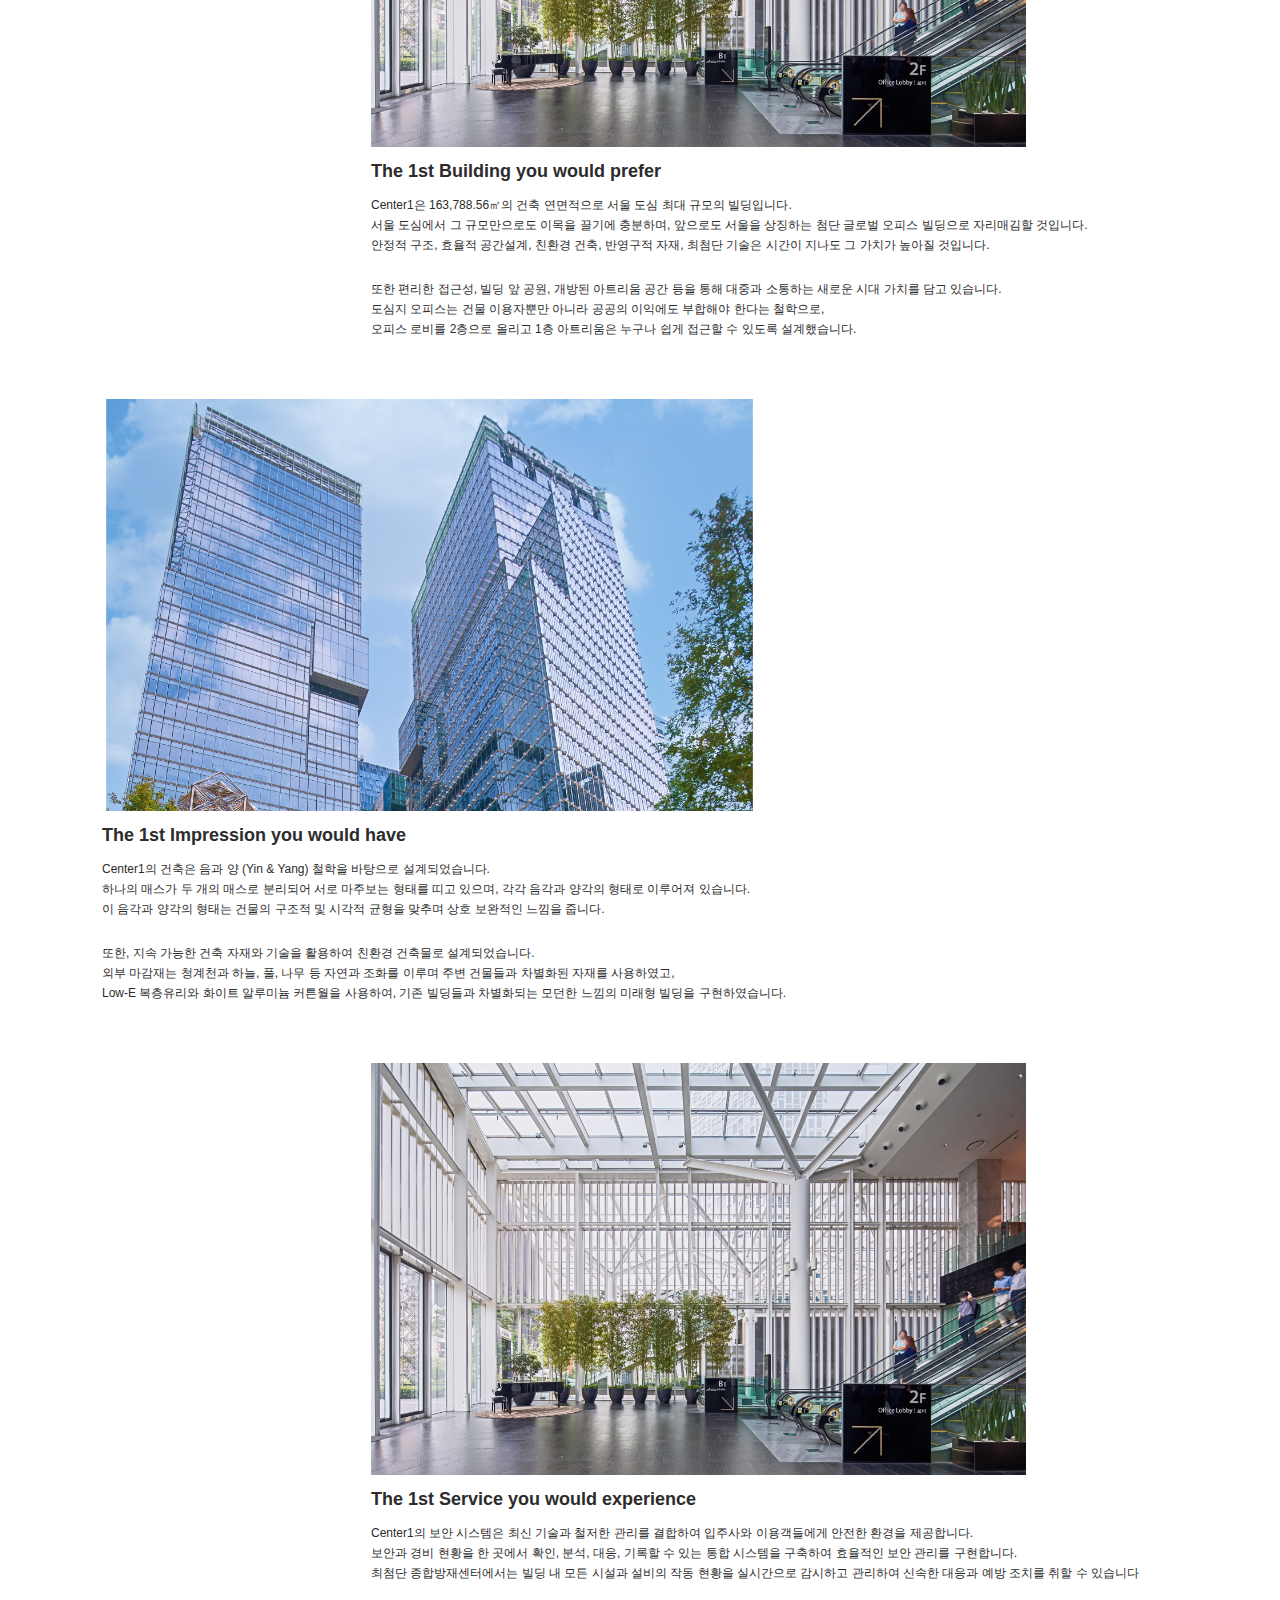
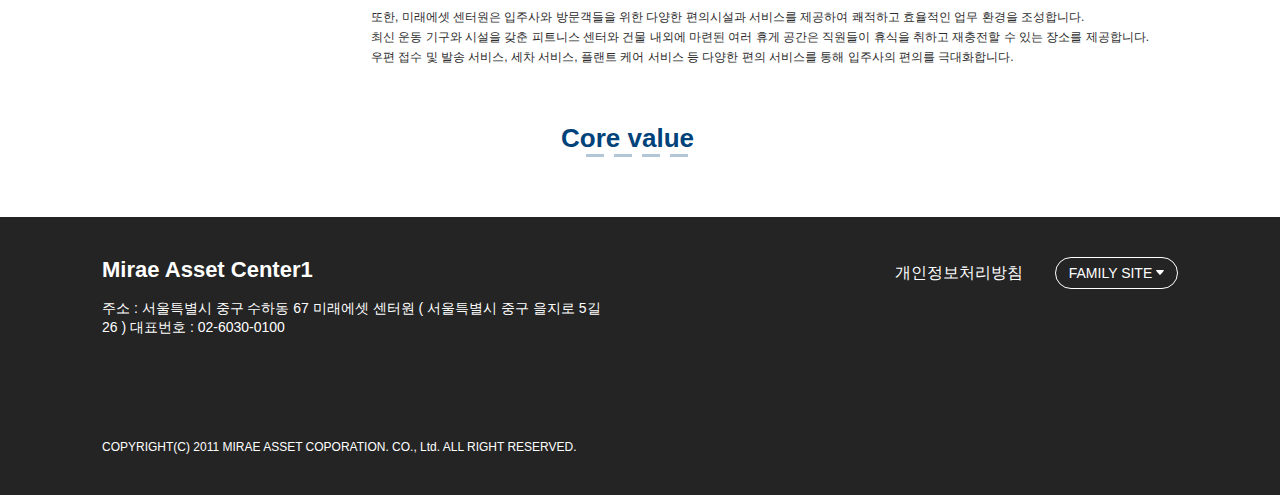
==== commit 5805facb: "SEO" ====
--- a/indexII.html
+++ b/indexII.html
@@ -6,11 +6,9 @@
   <meta name="viewport" content="width=device-width, initial-scale=1.0" />
   <title>Document</title>
   <link rel="stylesheet" href="css/styleII.css" />
-  <script src="/js/main.js"></script>
   <link rel="stylesheet" href="https://cdn.jsdelivr.net/gh/spoqa/spoqa-han-sans/css/SpoqaHanSansNeo.css">
   <link rel="stylesheet" href="https://cdn.jsdelivr.net/npm/swiper@11/swiper-bundle.min.css" />
   <script src="https://cdn.jsdelivr.net/npm/swiper@11/swiper-bundle.min.js"></script>
-
 </head>
 
 <body>
@@ -18,7 +16,7 @@
   <header>
     <nav>
       <div class="nav-inner">
-        <img src="../images/logo.png" alt="web icon" class="nav-logo" />
+        <img src="../images/logo.png" alt="logo" class="nav-logo" />
         <ul id="menu" class="menu">
           <li><a href="#센터원">센터원</a></li>
           <li><a href="#이용안내">이용안내</a></li>
@@ -27,7 +25,7 @@
           <li><a href="#고객지원">고객지원</a></li>
         </ul>
       </div>
-      <img src="../images/webIcon.png" alt="web icon" class="web-icon" />
+      <img src="../images/webIcon.png" alt="webicon" class="web-icon" />
       <div class="mobile-menu">
         <button class="hamburger-button" onclick="toggleMenu()">
           <span id="line1" class="hamburger-line"></span>
@@ -76,7 +74,7 @@
         <div class="content-span"><span>9,097.3m²</span><span>5,094.78m²</span></div>
       </div>
     </div>
-    <img src="images/center1BG.png" class="center1BG" alt="">
+    <img src="images/center1BG.png" class="center1BG" alt="center1BG">
     <!-- Pagination Dots -->
     <div class="pagination-dots-div">
       <span class="title">Center</span>
@@ -100,20 +98,30 @@
       </div>
     </div>
     <div class="third-bottom">
-      <div class="img-containera"><img src="/images/platinum.png" alt="" srcset=""><span>LEED 플래티넘 획득</span><div><p>미래에셋센터원은 미국 그린빌딩위원회(USGBC)의 LEED(Leadership in Energy and Environmental Design) 인증 최고 등급인 플래티넘(Platinum)을 획득했습니다. LEED는 국제적으로 통용되는 친환경 건축 인증제도로, 플래티넘은 가장 높은 등급입니다.
-
-        미래에셋센터원은 국내 최고 수준의 친환경 실천을 통해 
-        입주사들이 에너지 및 관리비 절감의 혜택을 누릴 수 있게 합니다. 단열 성능이 우수한 Low-E 복층유리를 사용하고, 전체 커튼월의 각 유닛마다 환기창을 설치했습니다.
-        또한, 5층 포디움 지붕 및 옥상 지붕에는 옥상 조경을 설치했으며, 아트리움 상부에는 프릿글라스를 사용했습니다.
-        이를 통해 미래에셋센터원은 도심 속 대표 친환경 건축물로 자리 잡을 수 있었습니다.</p> <p>미래에셋센터원은 미국 그린빌딩위원회(USGBC)의 LEED(Leadership in Energy and Environmental Design) 인증 최고 등급인 플래티넘(Platinum)을 획득했습니다. LEED는 국제적으로 통용되는 친환경 건축 인증제도로, 플래티넘은 가장 높은 등급입니다.
-
-          미래에셋센터원은 국내 최고 수준의 친환경 실천을 통해 
-          입주사들이 에너지 및 관리비 절감의 혜택을 누릴 수 있게 합니다. 단열 성능이 우수한 Low-E 복층유리를 사용하고, 전체 커튼월의 각 유닛마다 환기창을 설치했습니다.
-          또한, 5층 포디움 지붕 및 옥상 지붕에는 옥상 조경을 설치했으며, 아트리움 상부에는 프릿글라스를 사용했습니다.
-          이를 통해 미래에셋센터원은 도심 속 대표 친환경 건축물로 자리 잡을 수 있었습니다.</p></div></div>
-      <div class="img-container"><img src="/images/thirdi.jpeg" alt="" srcset=""><span>서울 디자인 올림픽 2008</span></div>
-      <div class="img-container"><img src="/images/thirdii.jpeg" alt="" srcset=""><span>제 26회 서울특별시 건축상</span></div>
-      <div class="img-container"><img src="/images/thirdiii.jpeg" alt="" srcset=""><span>우수심의 건축물 선정</span></div>
+      <div class="img-containera"><img src="/images/platinum.png" alt="platinum" srcset=""><span>LEED 플래티넘 획득</span>
+        <div>
+          <p>미래에셋센터원은 미국 그린빌딩위원회(USGBC)의 LEED(Leadership in Energy and Environmental Design) 인증 최고 등급인 플래티넘(Platinum)을
+            획득했습니다. LEED는 국제적으로 통용되는 친환경 건축 인증제도로, 플래티넘은 가장 높은 등급입니다.
+
+            미래에셋센터원은 국내 최고 수준의 친환경 실천을 통해
+            입주사들이 에너지 및 관리비 절감의 혜택을 누릴 수 있게 합니다. 단열 성능이 우수한 Low-E 복층유리를 사용하고, 전체 커튼월의 각 유닛마다 환기창을 설치했습니다.
+            또한, 5층 포디움 지붕 및 옥상 지붕에는 옥상 조경을 설치했으며, 아트리움 상부에는 프릿글라스를 사용했습니다.
+            이를 통해 미래에셋센터원은 도심 속 대표 친환경 건축물로 자리 잡을 수 있었습니다.</p>
+          <p>미래에셋센터원은 미국 그린빌딩위원회(USGBC)의 LEED(Leadership in Energy and Environmental Design) 인증 최고 등급인 플래티넘(Platinum)을
+            획득했습니다. LEED는 국제적으로 통용되는 친환경 건축 인증제도로, 플래티넘은 가장 높은 등급입니다.
+
+            미래에셋센터원은 국내 최고 수준의 친환경 실천을 통해
+            입주사들이 에너지 및 관리비 절감의 혜택을 누릴 수 있게 합니다. 단열 성능이 우수한 Low-E 복층유리를 사용하고, 전체 커튼월의 각 유닛마다 환기창을 설치했습니다.
+            또한, 5층 포디움 지붕 및 옥상 지붕에는 옥상 조경을 설치했으며, 아트리움 상부에는 프릿글라스를 사용했습니다.
+            이를 통해 미래에셋센터원은 도심 속 대표 친환경 건축물로 자리 잡을 수 있었습니다.</p>
+        </div>
+      </div>
+      <div class="img-container"><img src="/images/thirdi.jpeg" alt="thirdimg" srcset=""><span>서울 디자인 올림픽 2008</span>
+      </div>
+      <div class="img-container"><img src="/images/thirdii.jpeg" alt="thirdimg" srcset=""><span>제 26회 서울특별시 건축상</span>
+      </div>
+      <div class="img-container"><img src="/images/thirdiii.jpeg" alt="thirdimg" srcset=""><span>우수심의 건축물 선정</span>
+      </div>
     </div>
     <!-- Pagination Dots -->
     <div class="pagination-dots-div">
@@ -127,91 +135,93 @@
     </div>
   </section>
   <div class="mobile-switch">
-  <section class="fourth-section">
-    <h2 class="heading">Core value</h2>
-    <div class="fourth-left"><img src="images/fourthi.png" alt="">
-      <h3>The 1st Environment you would imagine</h3>
-      <div>
-        <p>Center1은 청계천과 한빛공원의 인접성 덕분에 입주사와 이용객들에게 더 나은 업무 환경과 여가 활동의 기회를 제공하고 있습니다.</p>
-        <p>청계광장과 청계천에서 펼쳐지는 다양한 이벤트와 축제는 입주사와 이용객이 문화적 혜택을 누릴 수 있는 장소로 활동되며,</p>
-        <p>최첨단 디지털 기술을 접목한 공간인 한빛공원은 오피스 직원들에게 휴식과 재충전의 공간을 제공합니다. </p>
-      </div>
-      <div class="second">
-        <p>이용자를 위한 감성적인 요소 뿐 아니라 에너지 절약을 위해 Low-E 복층유리 커튼월을 사용하고,</p>
-        <p>중수조와 빗물 저수조 설치 및 빙축열조를 적극적으로 도입하여 운영비 절감과 환경보호를 실현하였습니다.</p>
-        <p>2010년 한국토지주택공사로부터 우수 친환경 건축물로 인증받았으며 대한민국 오피스 빌딩 중 최초로 미국 친환경 건축위원회에서 만든</p>
-        <p>친환경건축물등급 LEED에서 Core&Shell 부분 SILVER 등급을 인증 받았습니다.</p>
-      </div>
-    </div>
-    <div class="fourth-right"><img src="images/fourthii.png" alt="">
-      <h3>The 1st Building you would prefer</h3>
-      <div>
-        <p>Center1은 163,788.56㎡의 건축 연면적으로 서울 도심 최대 규모의 빌딩입니다.</p>
-        <p>서울 도심에서 그 규모만으로도 이목을 끌기에 충분하며, 앞으로도 서울을 상징하는 첨단 글로벌 오피스 빌딩으로 자리매김할 것입니다.</p>
-        <p>안정적 구조, 효율적 공간설계, 친환경 건축, 반영구적 자재, 최첨단 기술은 시간이 지나도 그 가치가 높아질 것입니다.</p>
-      </div>
-      <div class="second">
-        <p>또한 편리한 접근성, 빌딩 앞 공원, 개방된 아트리움 공간 등을 통해 대중과 소통하는 새로운 시대 가치를 담고 있습니다. </p>
-        <p>도심지 오피스는 건물 이용자뿐만 아니라 공공의 이익에도 부합해야 한다는 철학으로, </p>
-        <p>오피스 로비를 2층으로 올리고 1층 아트리움은 누구나 쉽게 접근할 수 있도록 설계했습니다.</p>
-      </div>
-    </div>
-    <div class="fourth-left"><img src="images/fourthiii.png" alt="">
-      <h3>The 1st Impression you would have</h3>
-      <div>
-        <p>Center1의 건축은 음과 양 (Yin & Yang) 철학을 바탕으로 설계되었습니다. </p>
-        <p>하나의 매스가 두 개의 매스로 분리되어 서로 마주보는 형태를 띠고 있으며, 각각 음각과 양각의 형태로 이루어져 있습니다. </p>
-        <p>이 음각과 양각의 형태는 건물의 구조적 및 시각적 균형을 맞추며 상호 보완적인 느낌을 줍니다.</p>
-      </div>
-      <div class="second">
-        <p>또한, 지속 가능한 건축 자재와 기술을 활용하여 친환경 건축물로 설계되었습니다.</p>
-        <p>외부 마감재는 청계천과 하늘, 풀, 나무 등 자연과 조화를 이루며 주변 건물들과 차별화된 자재를 사용하였고, </p>
-        <p>Low-E 복층유리와 화이트 알루미늄 커튼월을 사용하여, 기존 빌딩들과 차별화되는 모던한 느낌의 미래형 빌딩을 구현하였습니다.</p>
-      </div>
-    </div>
-    <div class="fourth-right"><img src="images/fourthii.png" alt="">
-      <h3>The 1st Service you would experience</h3>
-      <div>
-        <p>Center1의 보안 시스템은 최신 기술과 철저한 관리를 결합하여 입주사와 이용객들에게 안전한 환경을 제공합니다.</p>
-        <p>보안과 경비 현황을 한 곳에서 확인, 분석, 대응, 기록할 수 있는 통합 시스템을 구축하여 효율적인 보안 관리를 구현합니다.</p>
-        <p>최첨단 종합방재센터에서는 빌딩 내 모든 시설과 설비의 작동 현황을 실시간으로 감시하고 관리하여 신속한 대응과 예방 조치를 취할 수 있습니다</p>
-      </div>
-      <div class="second">
-        <p>또한, 미래에셋 센터원은 입주사와 방문객들을 위한 다양한 편의시설과 서비스를 제공하여 쾌적하고 효율적인 업무 환경을 조성합니다.</p>
-        <p>최신 운동 기구와 시설을 갖춘 피트니스 센터와 건물 내외에 마련된 여러 휴게 공간은 직원들이 휴식을 취하고 재충전할 수 있는 장소를 제공합니다.</p>
-        <p>우편 접수 및 발송 서비스, 세차 서비스, 플랜트 케어 서비스 등 다양한 편의 서비스를 통해 입주사의 편의를 극대화합니다.</p>
-      </div>
-    </div>
-    <!-- Pagination Dots -->
-    <div class="pagination-dots-div">
-      <span class="title">Core value</span>
-      <div class="pagination-dots">
-        <span class="dot"></span>
-        <span class="dot"></span>
-        <span class="dot"></span>
-        <span class="dot active"></span>
-      </div>
-    </div>
-  </section>
-  <!-- footer Section -->
-  <section id="footer-section" class="footer-section">
-    <div class="footer-left">
-      <div class="footer-left-top">
-        <h2>Mirae Asset Center1</h2><span>주소 : 서울특별시 중구 수하동 67 미래에셋 센터원 ( 서울특별시 중구 을지로 5길 26 ) 대표번호 :
-          02-6030-0100</span>
-      </div>
-      <div class="footer-left-bottom"><span>COPYRIGHT(C) 2011 MIRAE ASSET COPORATION. CO., Ltd. ALL RIGHT
-          RESERVED.</span></div>
-    </div>
-    <div class="footer-right"> <span>개인정보처리방침</span>
-      <div class="styled-dropdown">
-        <div class="dropdown-selected">FAMILY SITE <img src="images/footer-dropdown.png" alt="" srcset=""></div>
-        <div class="dropdown-options">
-          <div class="dropdown-option" data-value="option1">미래에셋</div>
-        </div>
-      </div>
-    </div>
-  </section></div>
-</body>
-
+    <section class="fourth-section">
+      <h2 class="heading">Core value</h2>
+      <div class="fourth-left"><img src="images/fourthi.png" alt="fourthimg">
+        <h3>The 1st Environment you would imagine</h3>
+        <div>
+          <p>Center1은 청계천과 한빛공원의 인접성 덕분에 입주사와 이용객들에게 더 나은 업무 환경과 여가 활동의 기회를 제공하고 있습니다.</p>
+          <p>청계광장과 청계천에서 펼쳐지는 다양한 이벤트와 축제는 입주사와 이용객이 문화적 혜택을 누릴 수 있는 장소로 활동되며,</p>
+          <p>최첨단 디지털 기술을 접목한 공간인 한빛공원은 오피스 직원들에게 휴식과 재충전의 공간을 제공합니다. </p>
+        </div>
+        <div class="second">
+          <p>이용자를 위한 감성적인 요소 뿐 아니라 에너지 절약을 위해 Low-E 복층유리 커튼월을 사용하고,</p>
+          <p>중수조와 빗물 저수조 설치 및 빙축열조를 적극적으로 도입하여 운영비 절감과 환경보호를 실현하였습니다.</p>
+          <p>2010년 한국토지주택공사로부터 우수 친환경 건축물로 인증받았으며 대한민국 오피스 빌딩 중 최초로 미국 친환경 건축위원회에서 만든</p>
+          <p>친환경건축물등급 LEED에서 Core&Shell 부분 SILVER 등급을 인증 받았습니다.</p>
+        </div>
+      </div>
+      <div class="fourth-right"><img src="images/fourthii.png" alt="fourthimg">
+        <h3>The 1st Building you would prefer</h3>
+        <div>
+          <p>Center1은 163,788.56㎡의 건축 연면적으로 서울 도심 최대 규모의 빌딩입니다.</p>
+          <p>서울 도심에서 그 규모만으로도 이목을 끌기에 충분하며, 앞으로도 서울을 상징하는 첨단 글로벌 오피스 빌딩으로 자리매김할 것입니다.</p>
+          <p>안정적 구조, 효율적 공간설계, 친환경 건축, 반영구적 자재, 최첨단 기술은 시간이 지나도 그 가치가 높아질 것입니다.</p>
+        </div>
+        <div class="second">
+          <p>또한 편리한 접근성, 빌딩 앞 공원, 개방된 아트리움 공간 등을 통해 대중과 소통하는 새로운 시대 가치를 담고 있습니다. </p>
+          <p>도심지 오피스는 건물 이용자뿐만 아니라 공공의 이익에도 부합해야 한다는 철학으로, </p>
+          <p>오피스 로비를 2층으로 올리고 1층 아트리움은 누구나 쉽게 접근할 수 있도록 설계했습니다.</p>
+        </div>
+      </div>
+      <div class="fourth-left"><img src="images/fourthiii.png" alt="fourthimg">
+        <h3>The 1st Impression you would have</h3>
+        <div>
+          <p>Center1의 건축은 음과 양 (Yin & Yang) 철학을 바탕으로 설계되었습니다. </p>
+          <p>하나의 매스가 두 개의 매스로 분리되어 서로 마주보는 형태를 띠고 있으며, 각각 음각과 양각의 형태로 이루어져 있습니다. </p>
+          <p>이 음각과 양각의 형태는 건물의 구조적 및 시각적 균형을 맞추며 상호 보완적인 느낌을 줍니다.</p>
+        </div>
+        <div class="second">
+          <p>또한, 지속 가능한 건축 자재와 기술을 활용하여 친환경 건축물로 설계되었습니다.</p>
+          <p>외부 마감재는 청계천과 하늘, 풀, 나무 등 자연과 조화를 이루며 주변 건물들과 차별화된 자재를 사용하였고, </p>
+          <p>Low-E 복층유리와 화이트 알루미늄 커튼월을 사용하여, 기존 빌딩들과 차별화되는 모던한 느낌의 미래형 빌딩을 구현하였습니다.</p>
+        </div>
+      </div>
+      <div class="fourth-right"><img src="images/fourthii.png" alt="fourthimg">
+        <h3>The 1st Service you would experience</h3>
+        <div>
+          <p>Center1의 보안 시스템은 최신 기술과 철저한 관리를 결합하여 입주사와 이용객들에게 안전한 환경을 제공합니다.</p>
+          <p>보안과 경비 현황을 한 곳에서 확인, 분석, 대응, 기록할 수 있는 통합 시스템을 구축하여 효율적인 보안 관리를 구현합니다.</p>
+          <p>최첨단 종합방재센터에서는 빌딩 내 모든 시설과 설비의 작동 현황을 실시간으로 감시하고 관리하여 신속한 대응과 예방 조치를 취할 수 있습니다</p>
+        </div>
+        <div class="second">
+          <p>또한, 미래에셋 센터원은 입주사와 방문객들을 위한 다양한 편의시설과 서비스를 제공하여 쾌적하고 효율적인 업무 환경을 조성합니다.</p>
+          <p>최신 운동 기구와 시설을 갖춘 피트니스 센터와 건물 내외에 마련된 여러 휴게 공간은 직원들이 휴식을 취하고 재충전할 수 있는 장소를 제공합니다.</p>
+          <p>우편 접수 및 발송 서비스, 세차 서비스, 플랜트 케어 서비스 등 다양한 편의 서비스를 통해 입주사의 편의를 극대화합니다.</p>
+        </div>
+      </div>
+      <!-- Pagination Dots -->
+      <div class="pagination-dots-div">
+        <span class="title">Core value</span>
+        <div class="pagination-dots">
+          <span class="dot"></span>
+          <span class="dot"></span>
+          <span class="dot"></span>
+          <span class="dot active"></span>
+        </div>
+      </div>
+    </section>
+    <!-- footer Section -->
+    <section id="footer-section" class="footer-section">
+      <div class="footer-left">
+        <div class="footer-left-top">
+          <h2>Mirae Asset Center1</h2><span>주소 : 서울특별시 중구 수하동 67 미래에셋 센터원 ( 서울특별시 중구 을지로 5길 26 ) 대표번호 :
+            02-6030-0100</span>
+        </div>
+        <div class="footer-left-bottom"><span>COPYRIGHT(C) 2011 MIRAE ASSET COPORATION. CO., Ltd. ALL RIGHT
+            RESERVED.</span></div>
+      </div>
+      <div class="footer-right"> <span>개인정보처리방침</span>
+        <div class="styled-dropdown">
+          <div class="dropdown-selected">FAMILY SITE <img src="images/footer-dropdown.png" alt="dropdown-arrow"
+              srcset=""></div>
+          <div class="dropdown-options">
+            <div class="dropdown-option" data-value="option1">미래에셋</div>
+          </div>
+        </div>
+      </div>
+    </section>
+  </div>
+  <script src="/js/main.js"></script>
+</body> 
 </html>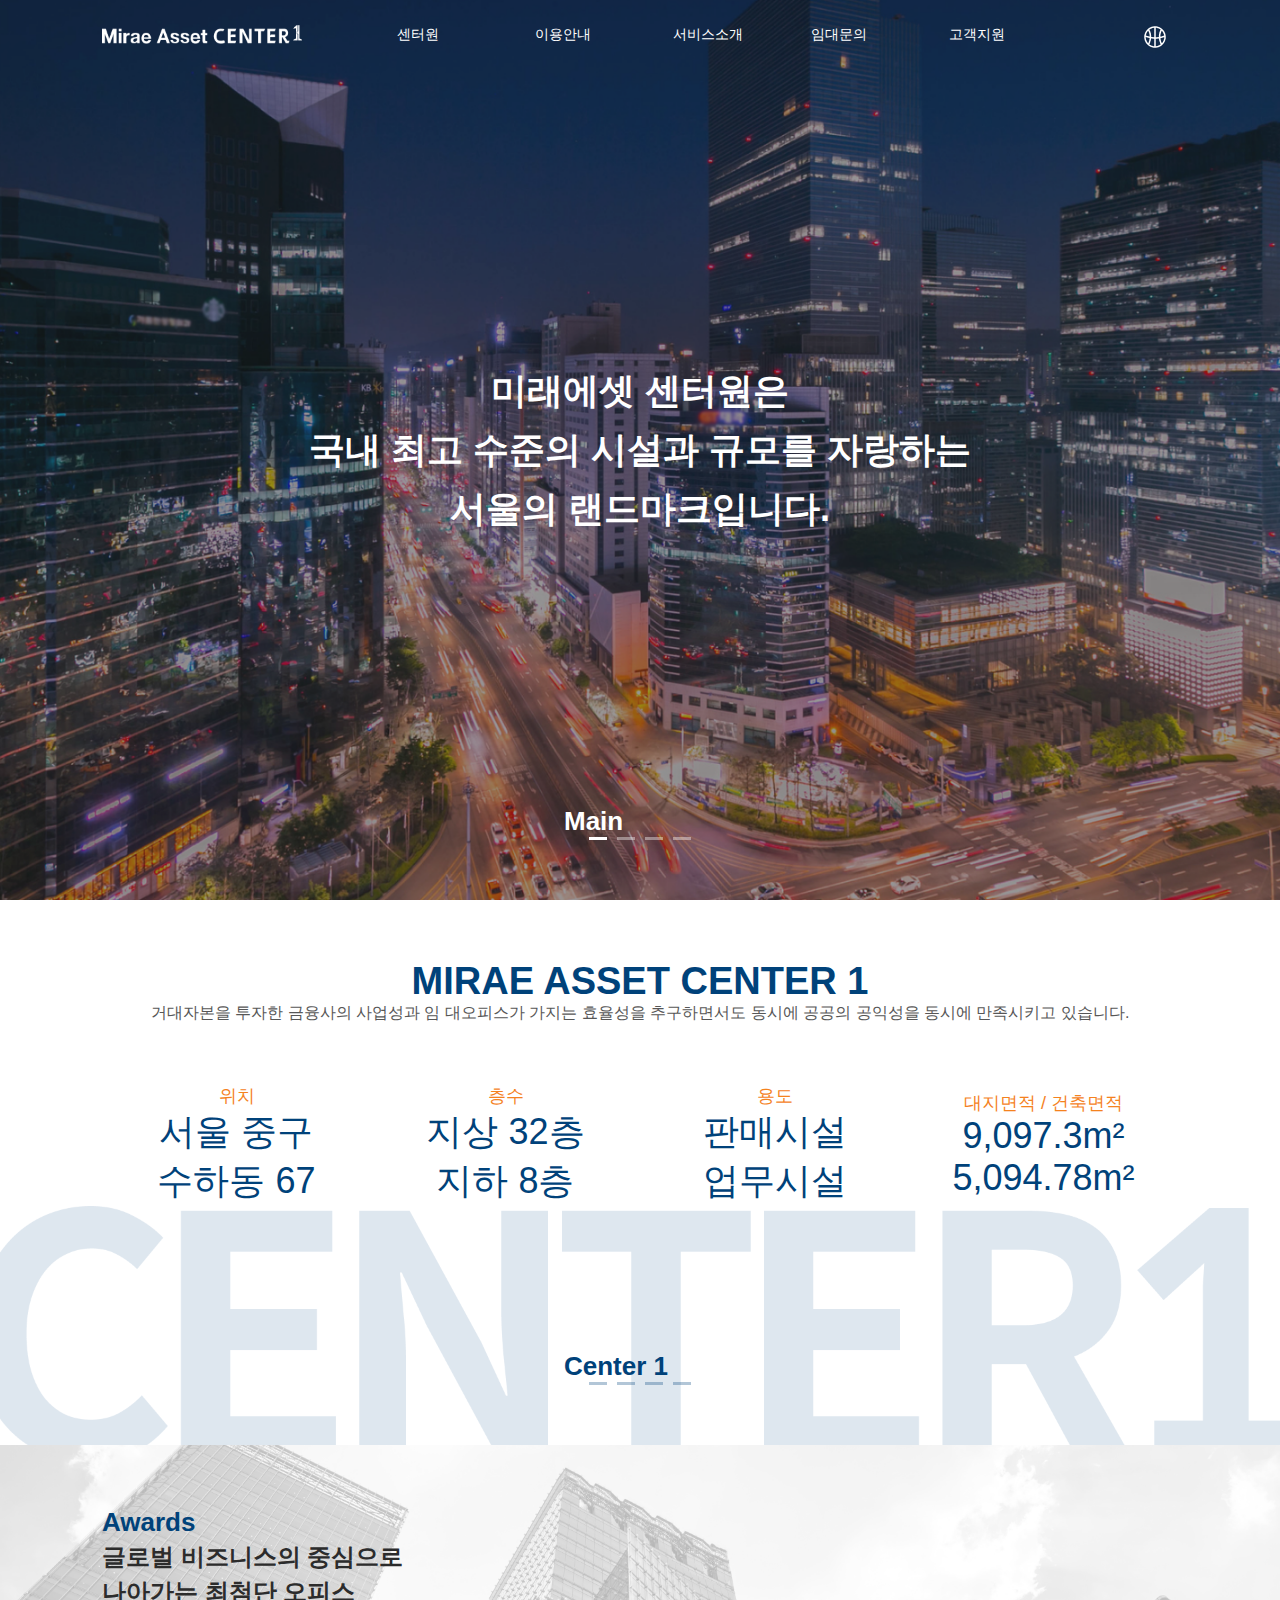
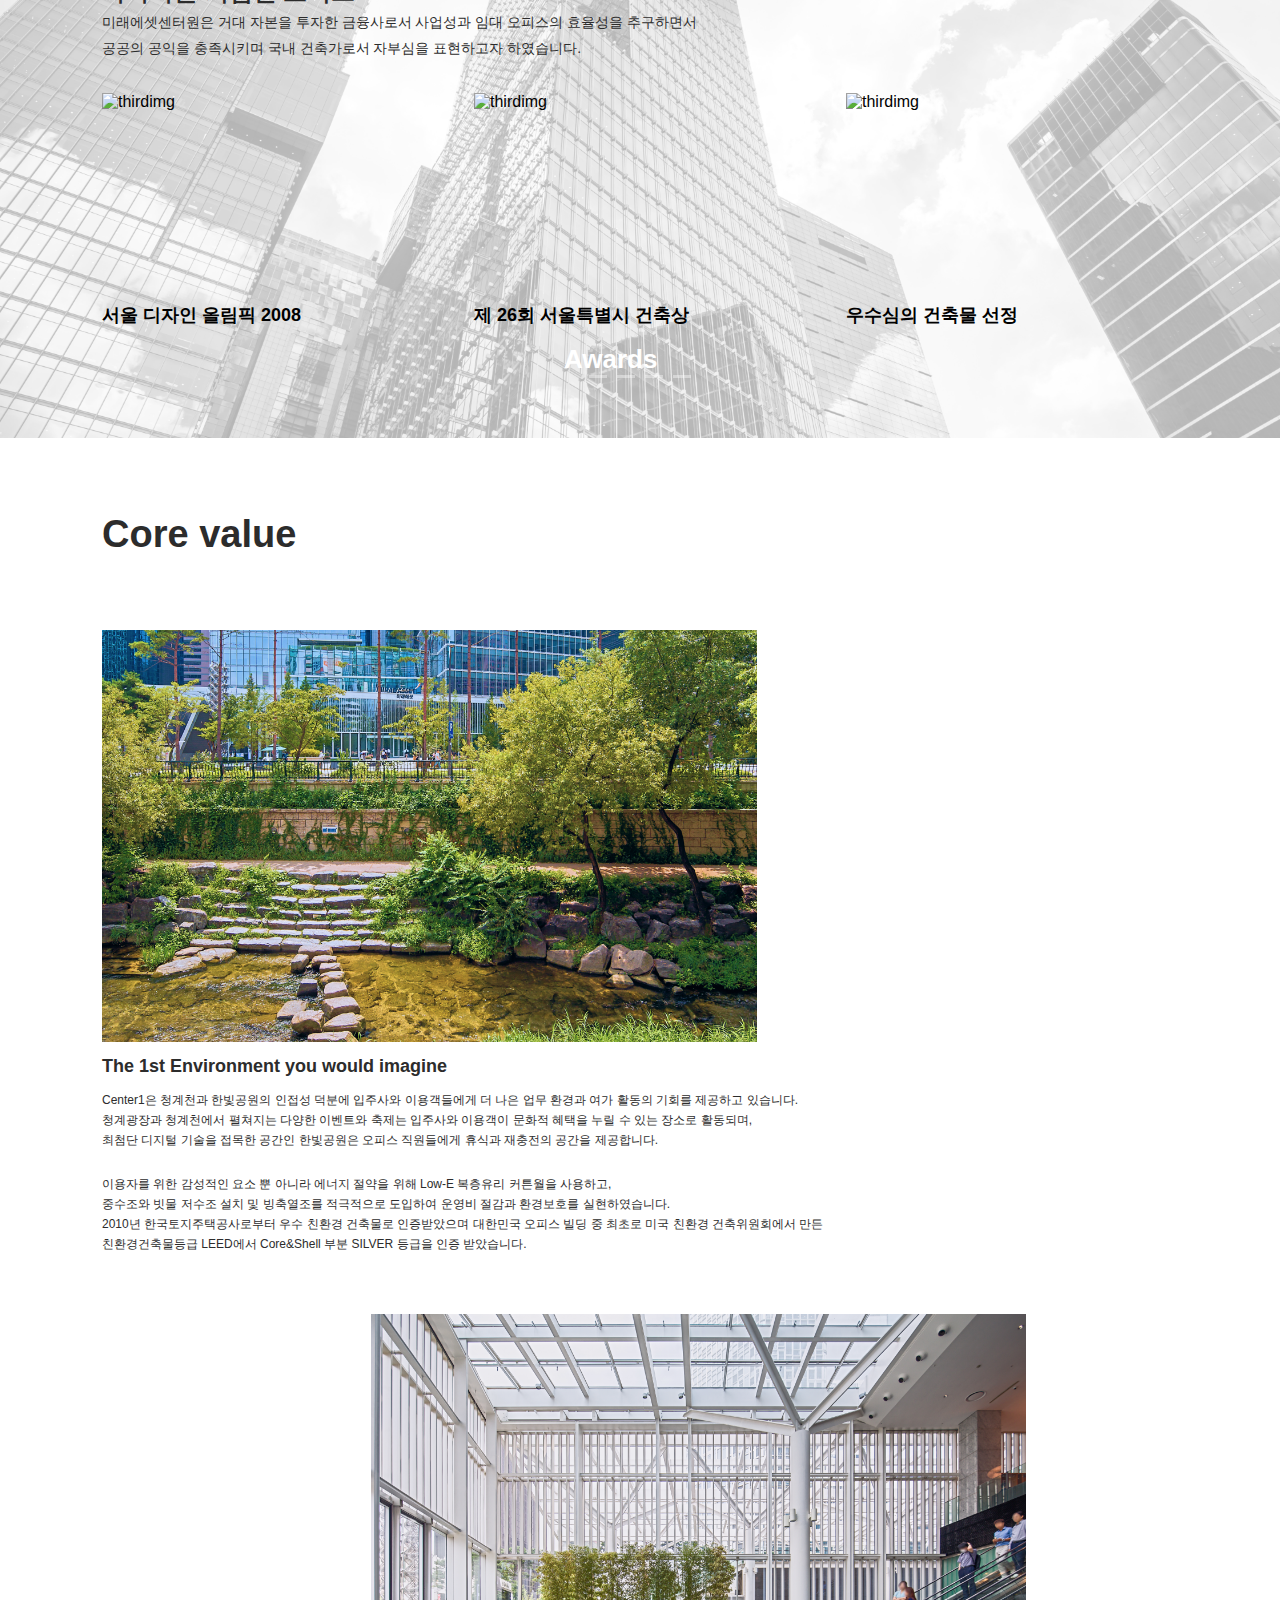
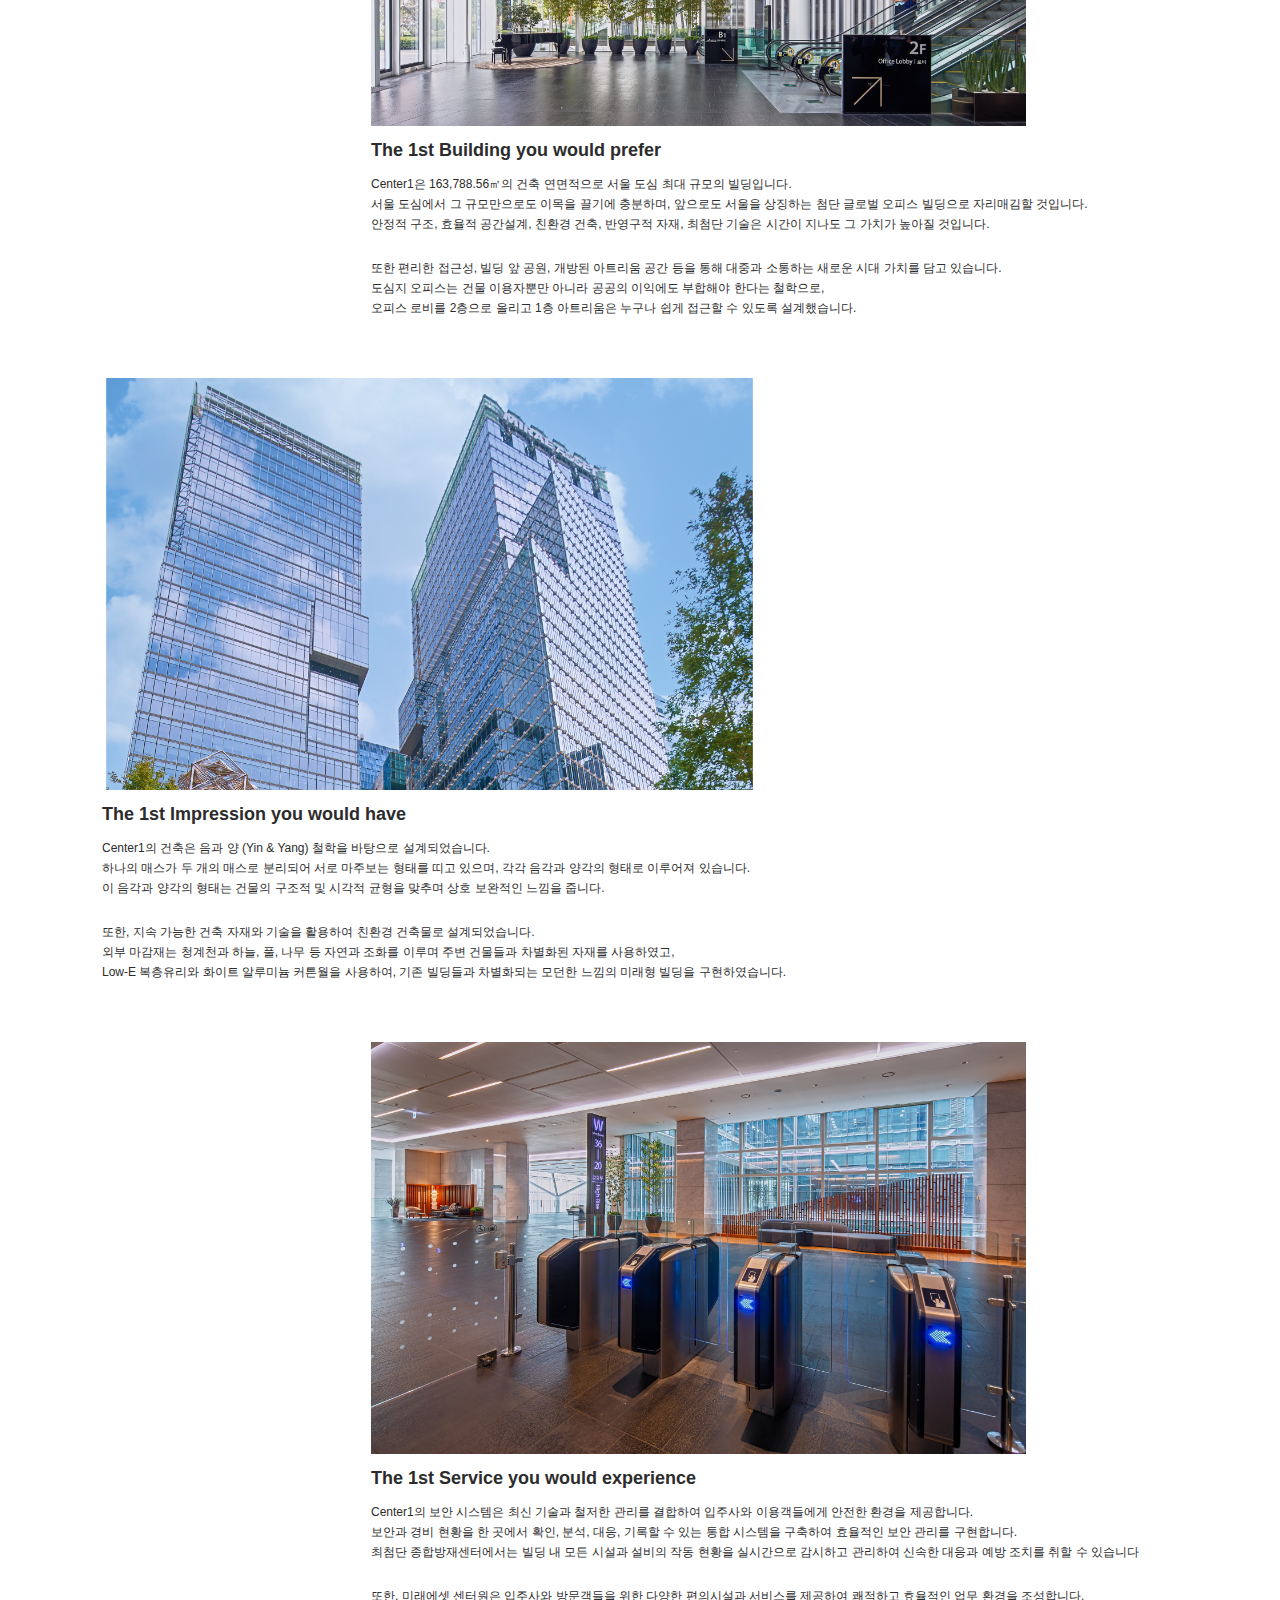
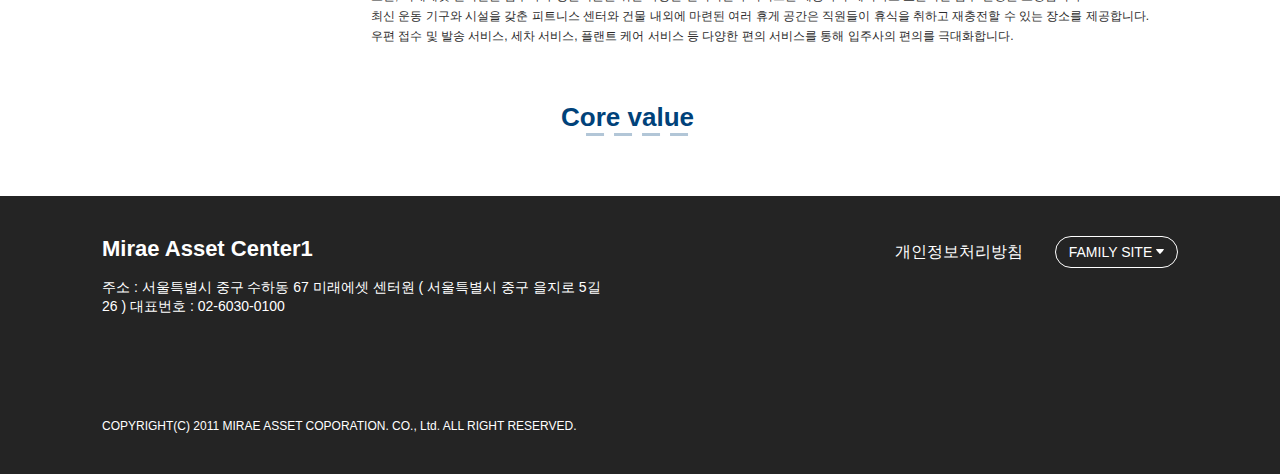
==== commit aa37f899: "Home page 2" ====
--- a/indexII.html
+++ b/indexII.html
@@ -55,8 +55,7 @@
       <h2>MIRAE ASSET CENTER 1</h2>
       <div>
         <span>거대자본을 투자한 금융사의 사업성과 임
-          대오피스가 가지는 효율성을 추구하면서도 </span>
-        <span>동시에 공공의 공익성을 동시에 만족시키고 있습니다.</span>
+          대오피스가 가지는 효율성을 추구하면서도  동시에 공공의 공익성을 동시에 만족시키고 있습니다.</span>
       </div>
     </div>
 
@@ -77,7 +76,7 @@
     <img src="images/center1BG.png" class="center1BG" alt="center1BG">
     <!-- Pagination Dots -->
     <div class="pagination-dots-div">
-      <span class="title">Center</span>
+      <span class="title">Center 1</span>
       <div class="pagination-dots">
         <span class="dot" onclick="goToSlide(0)"></span>
         <span class="dot active" onclick="goToSlide(1)"></span>
@@ -89,7 +88,7 @@
 
   <section class="third-section">
     <div class="third-top">
-      <h2>Award</h2>
+      <h2>Awards</h2>
       <span>글로벌 비즈니스의 중심으로</span>
       <span>나아가는 최첨단 오피스</span>
       <div>
@@ -100,17 +99,8 @@
     <div class="third-bottom">
       <div class="img-containera"><img src="/images/platinum.png" alt="platinum" srcset=""><span>LEED 플래티넘 획득</span>
         <div>
-          <p>미래에셋센터원은 미국 그린빌딩위원회(USGBC)의 LEED(Leadership in Energy and Environmental Design) 인증 최고 등급인 플래티넘(Platinum)을
-            획득했습니다. LEED는 국제적으로 통용되는 친환경 건축 인증제도로, 플래티넘은 가장 높은 등급입니다.
-
-            미래에셋센터원은 국내 최고 수준의 친환경 실천을 통해
-            입주사들이 에너지 및 관리비 절감의 혜택을 누릴 수 있게 합니다. 단열 성능이 우수한 Low-E 복층유리를 사용하고, 전체 커튼월의 각 유닛마다 환기창을 설치했습니다.
-            또한, 5층 포디움 지붕 및 옥상 지붕에는 옥상 조경을 설치했으며, 아트리움 상부에는 프릿글라스를 사용했습니다.
-            이를 통해 미래에셋센터원은 도심 속 대표 친환경 건축물로 자리 잡을 수 있었습니다.</p>
-          <p>미래에셋센터원은 미국 그린빌딩위원회(USGBC)의 LEED(Leadership in Energy and Environmental Design) 인증 최고 등급인 플래티넘(Platinum)을
-            획득했습니다. LEED는 국제적으로 통용되는 친환경 건축 인증제도로, 플래티넘은 가장 높은 등급입니다.
-
-            미래에셋센터원은 국내 최고 수준의 친환경 실천을 통해
+          <p>미래에셋센터원은 미국 그린빌딩위원회(USGBC)의 LEED(Leadership in Energy and Environmental Design) 인증 최고 등급인 플래티넘(Platinum)을 획득했습니다. LEED는 국제적으로 통용되는 친환경 건축 인증제도로, 플래티넘은 가장 높은 등급입니다.</p>
+          <p>미래에셋센터원은 국내 최고 수준의 친환경 실천을 통해 
             입주사들이 에너지 및 관리비 절감의 혜택을 누릴 수 있게 합니다. 단열 성능이 우수한 Low-E 복층유리를 사용하고, 전체 커튼월의 각 유닛마다 환기창을 설치했습니다.
             또한, 5층 포디움 지붕 및 옥상 지붕에는 옥상 조경을 설치했으며, 아트리움 상부에는 프릿글라스를 사용했습니다.
             이를 통해 미래에셋센터원은 도심 속 대표 친환경 건축물로 자리 잡을 수 있었습니다.</p>
@@ -177,7 +167,7 @@
           <p>Low-E 복층유리와 화이트 알루미늄 커튼월을 사용하여, 기존 빌딩들과 차별화되는 모던한 느낌의 미래형 빌딩을 구현하였습니다.</p>
         </div>
       </div>
-      <div class="fourth-right"><img src="images/fourthii.png" alt="fourthimg">
+      <div class="fourth-right"><img src="images/fourthiv.png" alt="fourthimg">
         <h3>The 1st Service you would experience</h3>
         <div>
           <p>Center1의 보안 시스템은 최신 기술과 철저한 관리를 결합하여 입주사와 이용객들에게 안전한 환경을 제공합니다.</p>
--- a/css/styleII.css
+++ b/css/styleII.css
@@ -21,7 +21,9 @@
   box-sizing: border-box;
   font-family: "Spoqa Han Sans Neo", sans-serif;
 }
-
+html {
+  scroll-behavior: smooth;
+}
 header {
   background: transparent;
   color: var(--primary-white);
@@ -55,7 +57,7 @@
 .mobile-menu {
   display: none;
 }
-.mobile-switch{
+.mobile-switch {
   display: flex;
   flex-direction: column;
 }
@@ -348,8 +350,7 @@
 .show-options {
   display: block;
 }
-
-@media (min-width: 1524px) {
+@media (min-width: 1920px) {
   .hero .pagination-dots-div .title,
   .third-section .pagination-dots-div .title {
     font-size: 40px;
@@ -365,12 +366,30 @@
     display: inline-block;
     cursor: pointer;
   }
+  .third-section .pagination-dots-div .title {
+    font-size: 40px;
+    font-weight: 700;
+    margin-left: 20px;
+    color: var(--primary-white);
+  }
   .second-section .pagination-dots-div .title,
   .fourth-section .pagination-dots-div .title {
     font-size: 40px;
     font-weight: 700;
     margin-left: -25px;
     color: var(--primary-blue);
+  }
+  .fourth-section .pagination-dots-div {
+    font-size: 40px;
+    font-weight: 700;
+    margin-left: 78px;
+    color: var(--primary-white);
+  }
+  .fourth-section .pagination-dots-div .pagination-dots {
+    font-size: 40px;
+    font-weight: 700;
+    margin-left: -70px;
+    color: var(--primary-white);
   }
   .second-section .dot,
   .fourth-section .dot {
@@ -391,6 +410,251 @@
     width: 46px;
     height: 24px;
   }
+  .web-iconII {
+    display: none;
+  }
+  nav ul li {
+    width: 168px;
+    height: 32px;
+    flex-grow: 0;
+    font-weight: bold;
+    font-stretch: normal;
+    font-style: normal;
+    line-height: 1.6;
+    letter-spacing: -0.2px;
+    text-align: center;
+    color: #fff;
+  }
+
+  nav ul li a {
+    font-size: 20px;
+  }
+  .hero {
+    justify-content: center;
+    padding-top: 40px;
+    height: 1080px;
+    gap: 8px;
+  }
+  .hero h1 {
+    font-size: 56px;
+    line-height: 80px;
+    font-weight: 700;
+    text-align: center;
+  }
+  .hero h1:nth-of-type(2) {
+    font-size: 56px;
+    line-height: 90px;
+    font-weight: 400;
+    text-align: center;
+  }
+  .second-section {
+    padding-top: 180px;
+    height: 1080px;
+    position: relative;
+  }
+  .second-section-top {
+    display: flex;
+    flex-direction: column;
+    gap: 24px;
+  }
+  .second-section-top h2 {
+    font-size: 48px;
+    line-height: 72px;
+    font-weight: 700;
+  }
+  .second-section-top span {
+    font-size: 20px;
+    line-height: 32px;
+    font-weight: 400;
+  }
+  .second-section-middle {
+    grid-template-columns: repeat(4, 1fr);
+    padding: 0 192px;
+    margin-top: 120px;
+    gap: 112px;
+  }
+  .second-section-middle .content {
+    display: flex;
+    flex-direction: column;
+    justify-content: center;
+    width: 300px;
+    gap: 10px;
+  }
+  .second-section-middle .content .content-title {
+    font-size: 28px;
+    line-height: 45px;
+    font-weight: 700;
+  }
+  .second-section-middle .content .content-span {
+    font-size: 56px;
+    line-height: 80px;
+    font-weight: 700;
+  }
+  .center1BG {
+    position: absolute;
+    bottom: 0;
+  }
+  .third-section {
+    padding: 160px 192px;
+    gap: 64px;
+    height: 963px;
+  }
+  .third-top h2 {
+    font-size: 32px;
+    line-height: 48px;
+  }
+  .third-top div {
+    margin-top: 24px;
+  }
+  .third-top span {
+    font-size: 48px;
+    line-height: 72px;
+    font-weight: 700;
+    letter-spacing: -1%;
+  }
+  .third-top p {
+    line-height: 32px;
+    font: size 20px;
+    font-weight: 400;
+    letter-spacing: -1%;
+  }
+  .third-bottom {
+    gap: 80px;
+  }
+  .third-bottom .img-container {
+    display: flex;
+    flex-direction: column;
+    gap: 8px;
+  }
+  .third-bottom .img-container img {
+    width: 100%;
+    height: 287px;
+  }
+  .third-bottom .img-container span {
+    font-size: 28px;
+    line-height: 45px;
+    letter-spacing: -1%;
+    font-weight: 700;
+  }
+  .fourth-section {
+    gap: 120px;
+    padding: 180px 192px;
+    height: 5060px;
+  }
+  .fourth-section .heading {
+    font-size: 48px;
+  }
+  .fourth-right {
+    width: 74.7%;
+    gap: 24px;
+  }
+  .fourth-left {
+    width: 70%;
+    gap: 24px;
+  }
+  .fourth-left img,
+  .fourth-right img {
+    width: 1147px;
+    height: 722px;
+  }
+  .fourth-left .second,
+  .fourth-right .second {
+    margin-top: 5px;
+  }
+  .fourth-left h3,
+  .fourth-right h3 {
+    font-size: 40px;
+    line-height: 64px;
+    font-weight: 700;
+    letter-spacing: -1.4%;
+  }
+  .fourth-left p,
+  .fourth-right p {
+    font-size: 18px;
+    line-height: 28px;
+    font-weight: 400;
+    letter-spacing: -1%;
+  }
+  .footer-section {
+    padding: 80px 192px;
+    gap: 40px;
+  }
+  .footer-left {
+    gap: 200px;
+  }
+  .footer-left-top h2 {
+    font-size: 28px;
+    margin-bottom: 16px;
+    font-weight: 700;
+    letter-spacing: -2%;
+    line-height: 33.61px;
+  }
+  .footer-left-top span {
+    font-size: 18px;
+    margin: 8px 0;
+  }
+
+  .footer-left-bottom span {
+    font-size: 16px;
+  }
+
+  .footer-right span {
+    font-size: 18px;
+  }
+
+  .dropdown-selected {
+    font-size: 14px;
+    width: 123px;
+  }
+
+  .dropdown-option {
+    font-size: 14px;
+    width: 123px;
+  }
+}
+
+@media (min-width: 1524px) and (max-width: 1919px) {
+  .hero .pagination-dots-div .title,
+  .third-section .pagination-dots-div .title {
+    font-size: 40px;
+    font-weight: 700;
+    margin-left: -25px;
+    color: var(--primary-white);
+  }
+  .hero .dot,
+  .third-section .dot {
+    height: 3px;
+    width: 32px;
+    background-color: rgba(255, 255, 255, 0.4);
+    display: inline-block;
+    cursor: pointer;
+  }
+  .second-section .pagination-dots-div .title,
+  .fourth-section .pagination-dots-div .title {
+    font-size: 40px;
+    font-weight: 700;
+    margin-left: -25px;
+    color: var(--primary-blue);
+  }
+  .second-section .dot,
+  .fourth-section .dot {
+    height: 3px;
+    width: 32px;
+    background-color: rgba(0, 66, 122, 0.3);
+    display: inline-block;
+    cursor: pointer;
+  }
+  nav {
+    padding: 25px 192px;
+  }
+  .nav-logo {
+    width: 300px;
+    height: 29.4px;
+  }
+  .web-icon {
+    width: 46px;
+    height: 24px;
+  }
 
   nav ul li {
     margin: 0 15px;
@@ -403,6 +667,9 @@
 
   .hero h1 {
     font-size: 56px;
+    line-height: 80px;
+    font-weight: 700;
+    text-align: center;
   }
 
   .second-section {
@@ -956,34 +1223,81 @@
   }
   .hero {
     gap: 2px;
+    height: 640px;
+    padding: 250px 64px;  justify-content: flex-start;
+  }
+  .hero h1 {
+    font-size: 24px;
+    line-height: 36px;
+    font-weight: 700;
+    letter-spacing: -1%;
+    text-align: center;
+  }
+  .hero h1:nth-of-type(2) {
+    font-size: 24px;
+    line-height: 36px;
+    letter-spacing: -1%;
+    font-weight: 400;
+    text-align: center;
   }
   .second-section {
+    height: 992px;position: relative;
+    overflow: hidden;
+  }
+  .second-section-middle,  .second-section-top{
     padding: 60px 16px 0 16px;
   }
   .second-section-top h2 {
-    font-size: 20px;
+    font-size: 20px; line-height: 32px;
+    letter-spacing: -1%;
+    font-weight: 700;
+    margin-bottom: 8px;
   }
   .second-section-top span {
-    font-size: 14px;
+    font-size: 14px; line-height: 24px;
+    letter-spacing: -1%;
+    font-weight: 400;
+    text-align: center;
   }
   .second-section-middle {
     grid-template-columns: repeat(1, 1fr);
     padding: 0;
     margin-top: 60px;
     gap: 32px;
+    text-align: center;
   }
   .second-section-middle .content .content-title {
-    font-size: 20px;
+    font-size: 20px; line-height: 32px;
+    letter-spacing: -1%;
+    margin-bottom: 8px;
+    font-weight: 700;
   }
   .second-section-middle .content .content-span {
-    font-size: 32px;
+    font-size: 32px; line-height: 48px;
+    letter-spacing: -1%;
+    font-weight: 700;
+  }
+  .center1BG {
+    position: absolute; 
+    left: -13px;
+    top: 919px;
+    width: 386px;
+    height: 80px;
   }
   .third-section {
     padding: 60px 16px 100px 16px;
-    gap: 22px;
+    gap: 40px;
+    height: 1818px;
+  }
+  .third-top{
+    display: flex;
+    flex-direction: column;
+    gap: 1px;
   }
   .third-top h2 {
-    font-size: 20px;
+    font-size: 20px;line-height: 32px;
+    letter-spacing: -1%;
+    font-weight: 700;gap: 8px;
   }
   .third-top span {
     font-size: 20px;
@@ -992,7 +1306,7 @@
     font-size: 14px;
   }
   .third-bottom {
-    gap: 40px;
+    gap: 20px;
     grid-template-columns: repeat(1, 1fr);
   }
   .third-top h2 {
@@ -1004,6 +1318,7 @@
   .third-top p {
     line-height: 26px;
   }
+ 
   .third-bottom .img-container img {
     width: 100%;
     height: 200px;
@@ -1011,10 +1326,16 @@
   .third-bottom .img-container span {
     font-size: 18px;
   }
-  
+  .third-bottom .img-container:nth-of-type(2),.third-bottom .img-container:nth-of-type(3) {
+    margin-top: -10px;
+  }
+  .third-bottom .img-container:nth-of-type(3) {
+    margin-top: -20px;
+  }
   .third-bottom .img-containera {
     text-align: center;
-    display: block;
+    margin-bottom: 30px;
+    display: block;   
   }
   .third-bottom .img-containera img {
     width: 100%;
@@ -1023,41 +1344,46 @@
   }
   .third-bottom .img-containera span {
     font-size: 24px;
-    font-weight: 700; 
-  
+    font-weight: 700;
   }
   .third-bottom .img-containera p {
     margin-top: 8px;
     color: #575757;
     font-size: 14px;
     text-align: center;
+    line-height: 24px;
+    letter-spacing: -1%;
   }
   .third-bottom .img-containera p:nth-of-type(2) {
     margin-top: 20px;
   }
   .fourth-section {
-    gap: 60px;
+    gap: 8px;
     padding: 60px 16px;
+    height: 2870px;
   }
   .fourth-section .heading {
-    font-size: 38px;
+    font-size: 20px;    line-height: 32px;
+    letter-spacing: -1%;
+    font-weight: 700;
   }
   .fourth-right {
     display: flex;
     width: 100%;
     flex-direction: column;
     margin-left: 0;
-    gap: 24px;
+    gap: 10px;
   }
   .fourth-left {
     width: 100%;
-    gap: 14px;
+    gap:10px;
     margin-left: 0;
   }
   .fourth-left img,
   .fourth-right img {
     width: 100%;
-    height: 412px;
+    height: 200px;
+    margin-bottom: 10px;
   }
   .fourth-left .second,
   .fourth-right .second {
@@ -1066,29 +1392,37 @@
   .fourth-left h3,
   .fourth-right h3 {
     font-size: 18px;
-    line-height: 20px;
+    line-height: 28px;
+    font-weight: 700;
   }
   .fourth-left p,
   .fourth-right p {
-    font-size: 12px;
-    line-height: 20px;
+    font-size: 14px;
+    font-weight: 400;
+    line-height: 24px;
+  }
+  .fourth-left p:nth-of-type(2),
+  .fourth-right p:nth-of-type(2) {
+    margin-bottom: 4px;
   }
   .footer-section {
     grid-template-columns: 1fr;
     padding: 20px 16px;
+    height: 302px;
   }
   .footer-left {
     display: flex;
     flex-direction: column;
-    gap: 20px;
+    gap: 50px; 
   }
   .footer-left-top {
     display: flex;
     flex-direction: column;
-    gap: 200px;
+    gap: 105px;
   }
   .footer-left-top h2 {
     font-size: 16px;
+    line-height: 28px;
   }
   .footer-left-top span {
     font-size: 12px;
@@ -1099,7 +1433,7 @@
   }
   .footer-right {
     position: absolute;
-    right: 40px;
+    right: 16px;
     display: flex;
     justify-content: end;
     align-items: center;
@@ -1114,16 +1448,12 @@
 
   .dropdown-selected {
     font-size: 12px;
-    width: 129px;
+    width: 109px;
+    height: 36px;
   }
 
   .dropdown-option {
     font-size: 12px;
-    width: 129px;
-  }
-  .mobile-switch{
-    display: flex;
-    flex-direction: column-reverse;
-  }
-}
-
+    width: 109px; 
+  }
+}
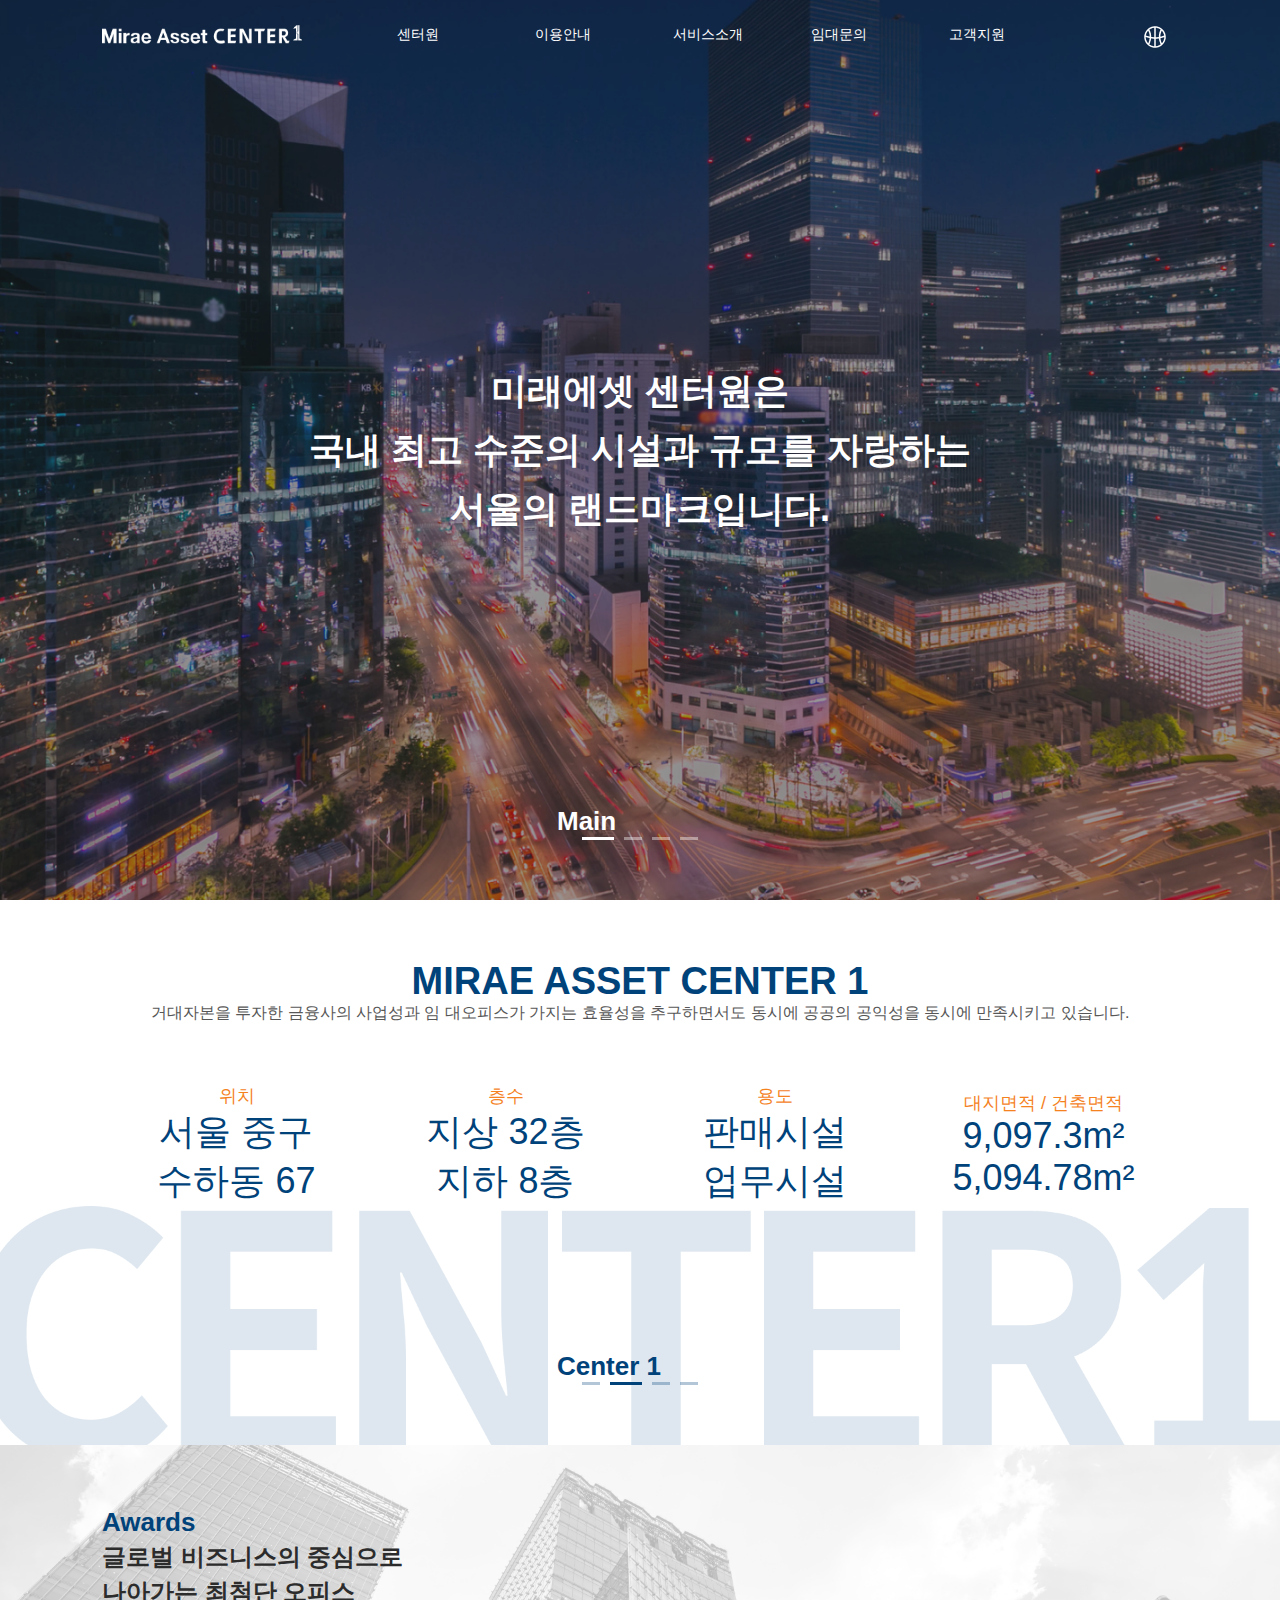
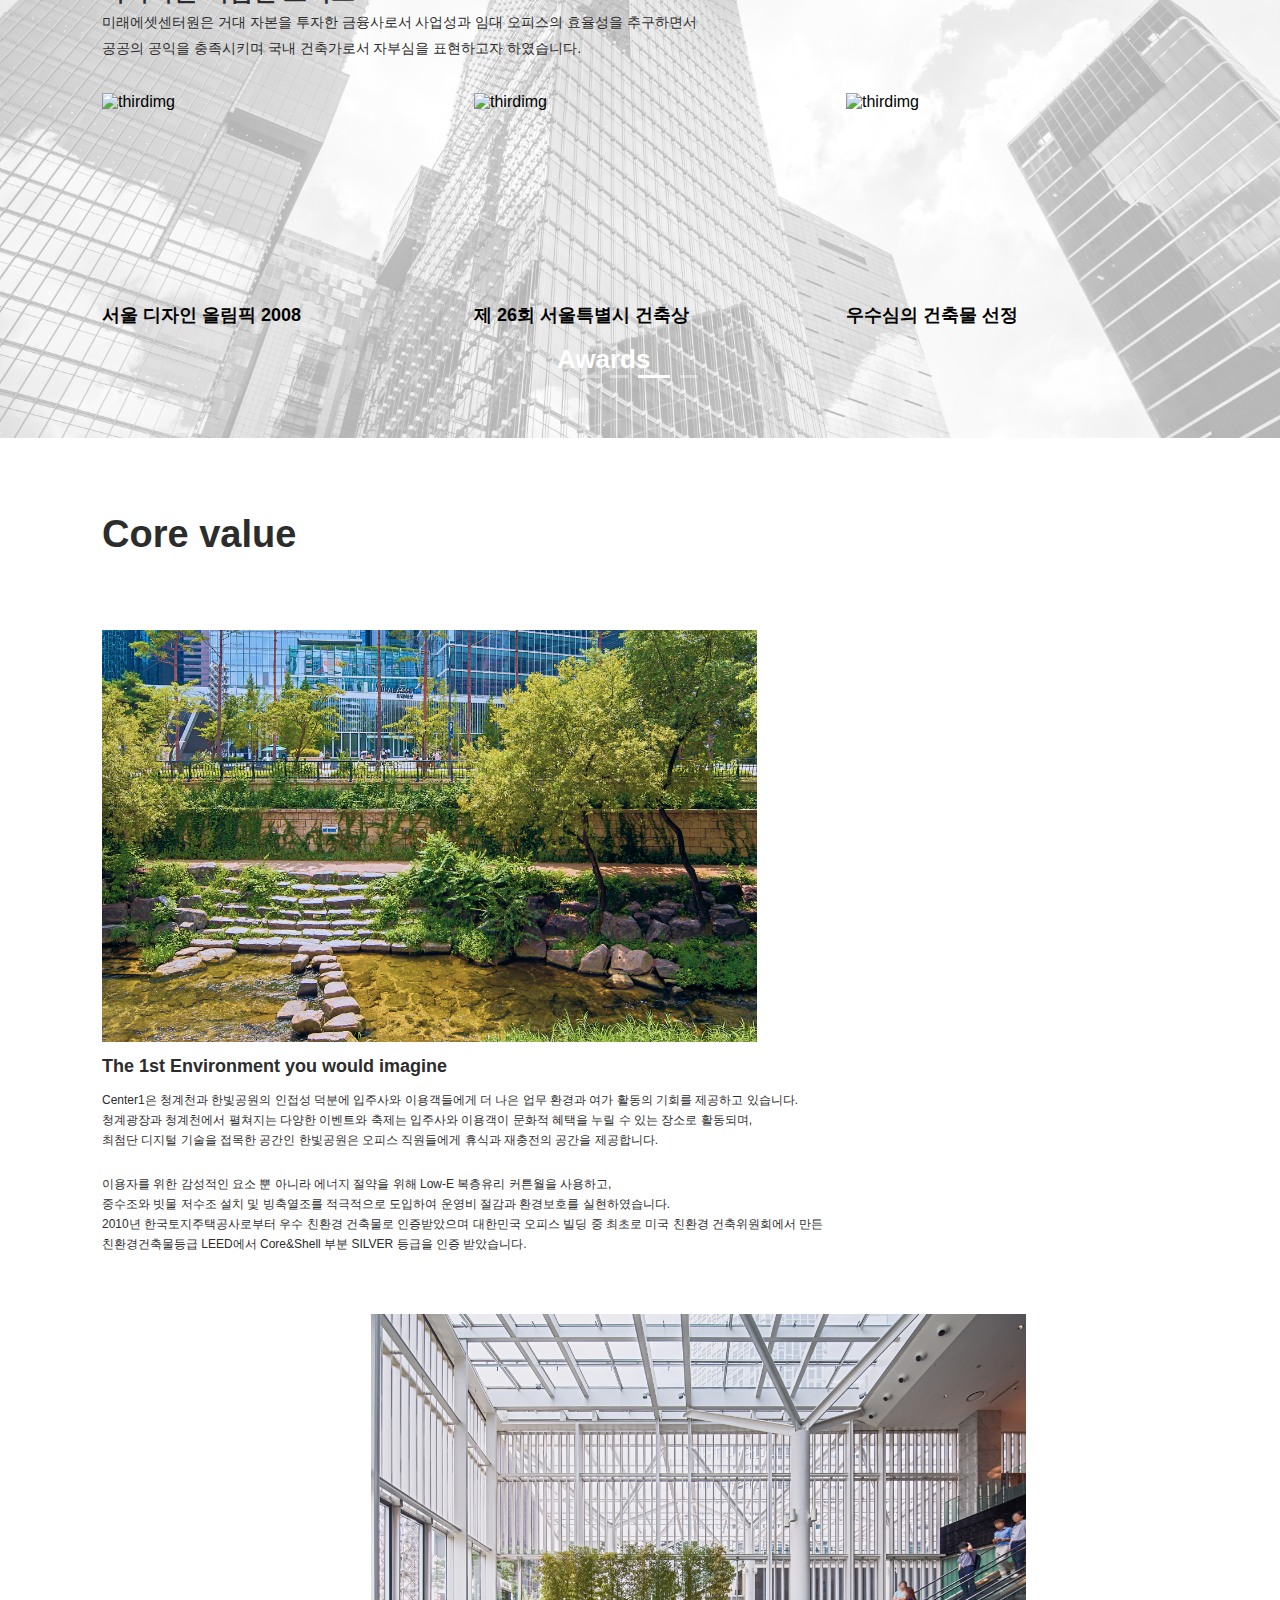
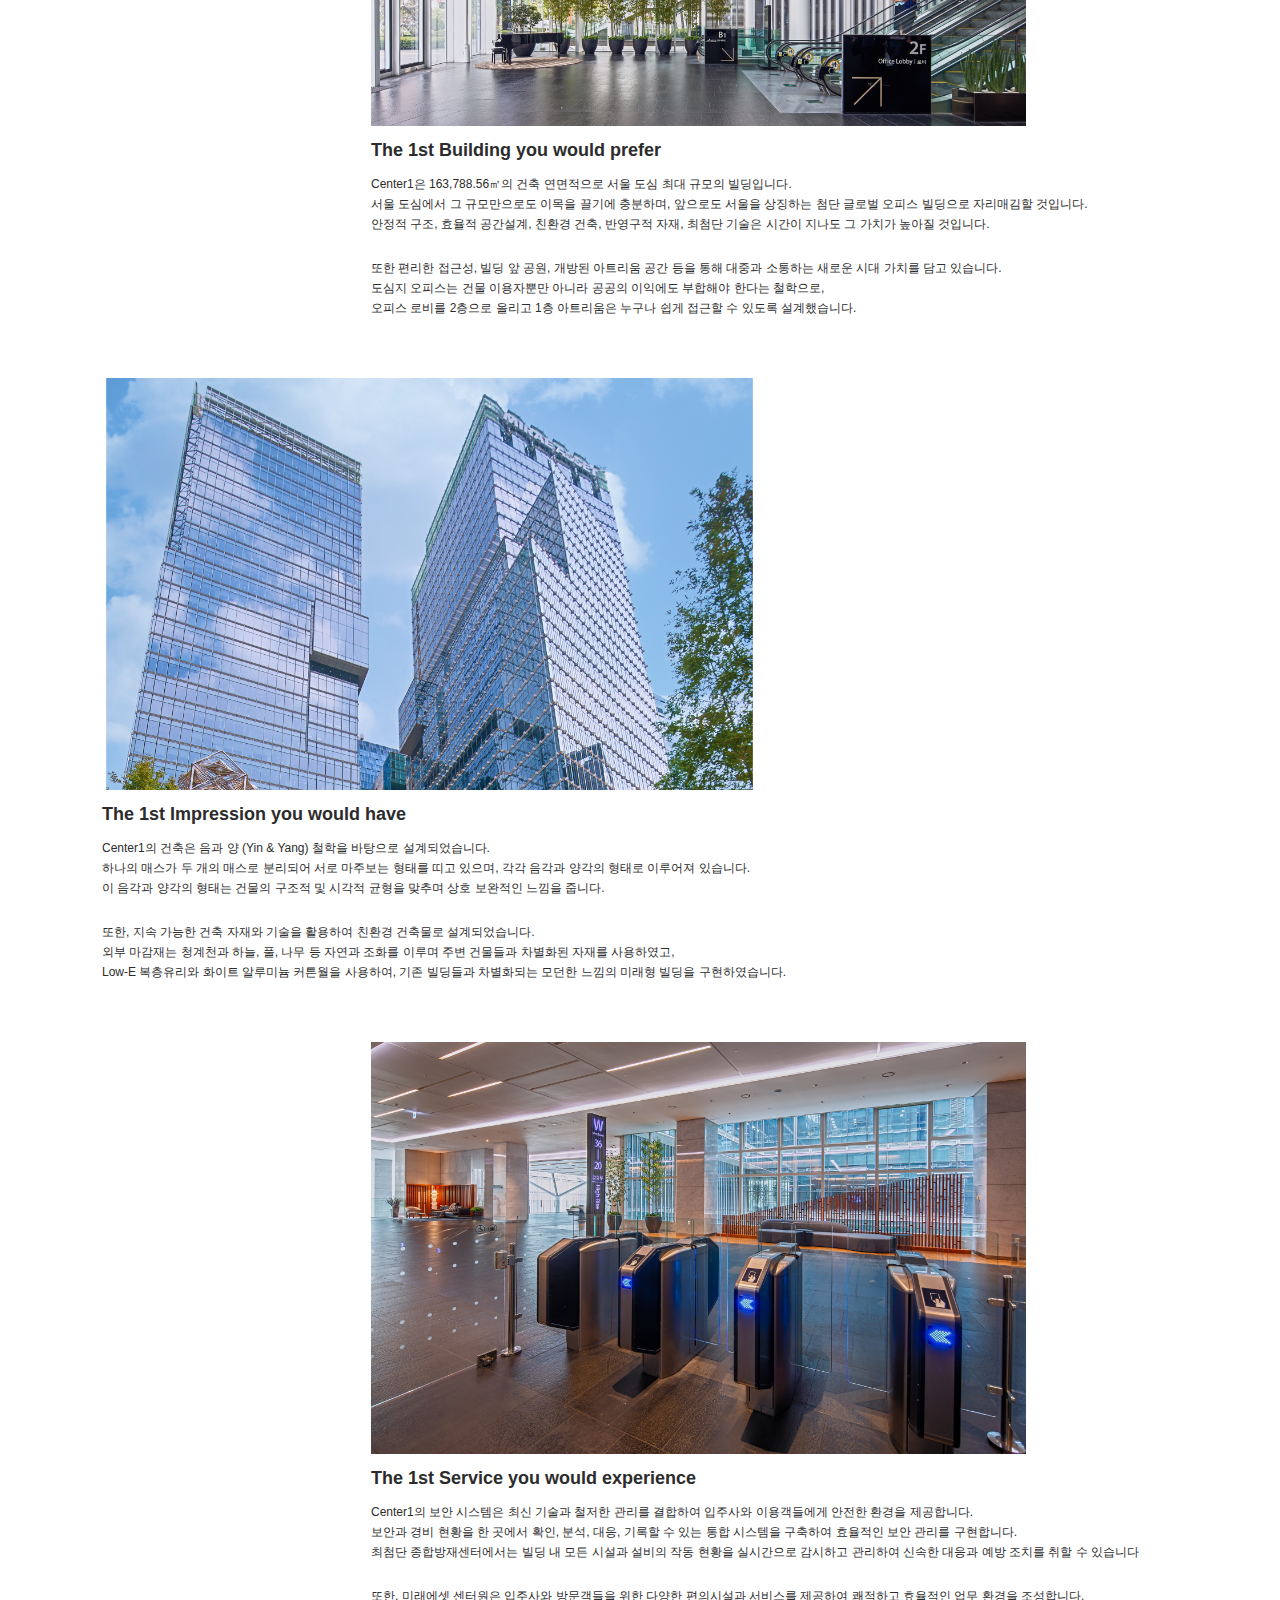
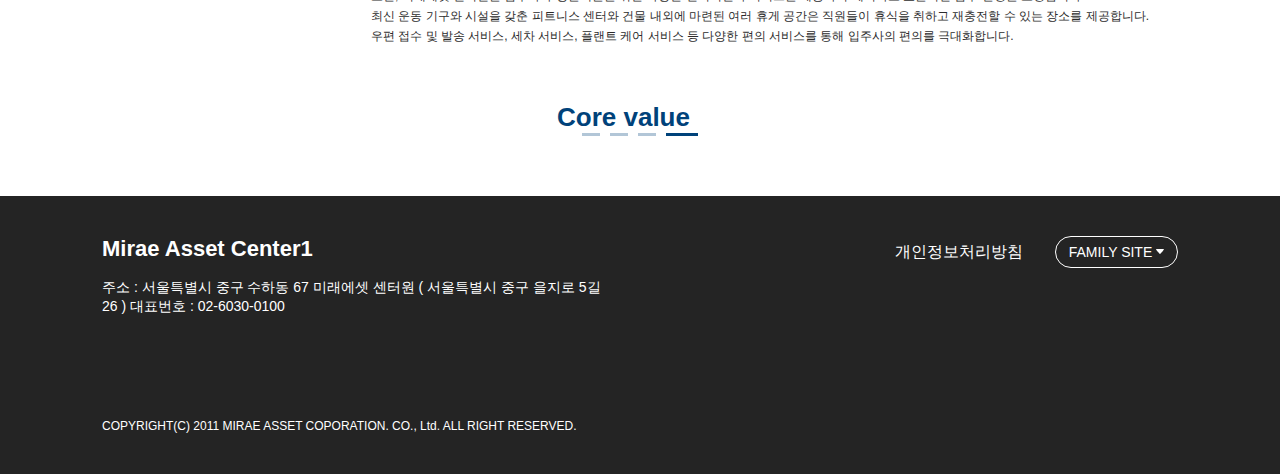
==== commit 322d4344: "Final Push" ====
--- a/indexII.html
+++ b/indexII.html
@@ -43,7 +43,7 @@
     <div class="pagination-dots-div">
       <span class="title">Main</span>
       <div class="pagination-dots">
-        <span class="dot active"></span>
+        <span class=" active"></span>
         <span class="dot"></span>
         <span class="dot"></span>
         <span class="dot"></span>
@@ -55,7 +55,7 @@
       <h2>MIRAE ASSET CENTER 1</h2>
       <div>
         <span>거대자본을 투자한 금융사의 사업성과 임
-          대오피스가 가지는 효율성을 추구하면서도  동시에 공공의 공익성을 동시에 만족시키고 있습니다.</span>
+          대오피스가 가지는 효율성을 추구하면서도 동시에 공공의 공익성을 동시에 만족시키고 있습니다.</span>
       </div>
     </div>
 
@@ -78,10 +78,10 @@
     <div class="pagination-dots-div">
       <span class="title">Center 1</span>
       <div class="pagination-dots">
-        <span class="dot" onclick="goToSlide(0)"></span>
-        <span class="dot active" onclick="goToSlide(1)"></span>
-        <span class="dot" onclick="goToSlide(2)"></span>
-        <span class="dot" onclick="goToSlide(3)"></span>
+        <span class="dot"></span>
+        <span class="  active"></span>
+        <span class="dot"></span>
+        <span class="dot"></span>
       </div>
     </div>
   </section>
@@ -99,8 +99,9 @@
     <div class="third-bottom">
       <div class="img-containera"><img src="/images/platinum.png" alt="platinum" srcset=""><span>LEED 플래티넘 획득</span>
         <div>
-          <p>미래에셋센터원은 미국 그린빌딩위원회(USGBC)의 LEED(Leadership in Energy and Environmental Design) 인증 최고 등급인 플래티넘(Platinum)을 획득했습니다. LEED는 국제적으로 통용되는 친환경 건축 인증제도로, 플래티넘은 가장 높은 등급입니다.</p>
-          <p>미래에셋센터원은 국내 최고 수준의 친환경 실천을 통해 
+          <p>미래에셋센터원은 미국 그린빌딩위원회(USGBC)의 LEED(Leadership in Energy and Environmental Design) 인증 최고 등급인 플래티넘(Platinum)을
+            획득했습니다. LEED는 국제적으로 통용되는 친환경 건축 인증제도로, 플래티넘은 가장 높은 등급입니다.</p>
+          <p>미래에셋센터원은 국내 최고 수준의 친환경 실천을 통해
             입주사들이 에너지 및 관리비 절감의 혜택을 누릴 수 있게 합니다. 단열 성능이 우수한 Low-E 복층유리를 사용하고, 전체 커튼월의 각 유닛마다 환기창을 설치했습니다.
             또한, 5층 포디움 지붕 및 옥상 지붕에는 옥상 조경을 설치했으며, 아트리움 상부에는 프릿글라스를 사용했습니다.
             이를 통해 미래에셋센터원은 도심 속 대표 친환경 건축물로 자리 잡을 수 있었습니다.</p>
@@ -117,101 +118,100 @@
     <div class="pagination-dots-div">
       <span class="title">Awards</span>
       <div class="pagination-dots">
-        <span class="dot" onclick="goToSlide(0)"></span>
-        <span class="dot" onclick="goToSlide(1)"></span>
-        <span class="dot active" onclick="goToSlide(2)"></span>
-        <span class="dot" onclick="goToSlide(3)"></span>
-      </div>
-    </div>
-  </section>
-  <div class="mobile-switch">
-    <section class="fourth-section">
-      <h2 class="heading">Core value</h2>
-      <div class="fourth-left"><img src="images/fourthi.png" alt="fourthimg">
-        <h3>The 1st Environment you would imagine</h3>
-        <div>
-          <p>Center1은 청계천과 한빛공원의 인접성 덕분에 입주사와 이용객들에게 더 나은 업무 환경과 여가 활동의 기회를 제공하고 있습니다.</p>
-          <p>청계광장과 청계천에서 펼쳐지는 다양한 이벤트와 축제는 입주사와 이용객이 문화적 혜택을 누릴 수 있는 장소로 활동되며,</p>
-          <p>최첨단 디지털 기술을 접목한 공간인 한빛공원은 오피스 직원들에게 휴식과 재충전의 공간을 제공합니다. </p>
+        <span class="dot"></span>
+        <span class="dot"></span>
+        <span class="  active"></span>
+        <span class="dot"></span>
+      </div>
+    </div>
+  </section>
+  <section class="fourth-section">
+    <h2 class="heading">Core value</h2>
+    <div class="fourth-left"><img src="images/fourthi.png" alt="fourthimg">
+      <h3>The 1st Environment you would imagine</h3>
+      <div>
+        <p>Center1은 청계천과 한빛공원의 인접성 덕분에 입주사와 이용객들에게 더 나은 업무 환경과 여가 활동의 기회를 제공하고 있습니다.</p>
+        <p>청계광장과 청계천에서 펼쳐지는 다양한 이벤트와 축제는 입주사와 이용객이 문화적 혜택을 누릴 수 있는 장소로 활동되며,</p>
+        <p>최첨단 디지털 기술을 접목한 공간인 한빛공원은 오피스 직원들에게 휴식과 재충전의 공간을 제공합니다. </p>
+      </div>
+      <div class="second">
+        <p>이용자를 위한 감성적인 요소 뿐 아니라 에너지 절약을 위해 Low-E 복층유리 커튼월을 사용하고,</p>
+        <p>중수조와 빗물 저수조 설치 및 빙축열조를 적극적으로 도입하여 운영비 절감과 환경보호를 실현하였습니다.</p>
+        <p>2010년 한국토지주택공사로부터 우수 친환경 건축물로 인증받았으며 대한민국 오피스 빌딩 중 최초로 미국 친환경 건축위원회에서 만든</p>
+        <p>친환경건축물등급 LEED에서 Core&Shell 부분 SILVER 등급을 인증 받았습니다.</p>
+      </div>
+    </div>
+    <div class="fourth-right"><img src="images/fourthii.png" alt="fourthimg">
+      <h3>The 1st Building you would prefer</h3>
+      <div>
+        <p>Center1은 163,788.56㎡의 건축 연면적으로 서울 도심 최대 규모의 빌딩입니다.</p>
+        <p>서울 도심에서 그 규모만으로도 이목을 끌기에 충분하며, 앞으로도 서울을 상징하는 첨단 글로벌 오피스 빌딩으로 자리매김할 것입니다.</p>
+        <p>안정적 구조, 효율적 공간설계, 친환경 건축, 반영구적 자재, 최첨단 기술은 시간이 지나도 그 가치가 높아질 것입니다.</p>
+      </div>
+      <div class="second">
+        <p>또한 편리한 접근성, 빌딩 앞 공원, 개방된 아트리움 공간 등을 통해 대중과 소통하는 새로운 시대 가치를 담고 있습니다. </p>
+        <p>도심지 오피스는 건물 이용자뿐만 아니라 공공의 이익에도 부합해야 한다는 철학으로, </p>
+        <p>오피스 로비를 2층으로 올리고 1층 아트리움은 누구나 쉽게 접근할 수 있도록 설계했습니다.</p>
+      </div>
+    </div>
+    <div class="fourth-left"><img src="images/fourthiii.png" alt="fourthimg">
+      <h3>The 1st Impression you would have</h3>
+      <div>
+        <p>Center1의 건축은 음과 양 (Yin & Yang) 철학을 바탕으로 설계되었습니다. </p>
+        <p>하나의 매스가 두 개의 매스로 분리되어 서로 마주보는 형태를 띠고 있으며, 각각 음각과 양각의 형태로 이루어져 있습니다. </p>
+        <p>이 음각과 양각의 형태는 건물의 구조적 및 시각적 균형을 맞추며 상호 보완적인 느낌을 줍니다.</p>
+      </div>
+      <div class="second">
+        <p>또한, 지속 가능한 건축 자재와 기술을 활용하여 친환경 건축물로 설계되었습니다.</p>
+        <p>외부 마감재는 청계천과 하늘, 풀, 나무 등 자연과 조화를 이루며 주변 건물들과 차별화된 자재를 사용하였고, </p>
+        <p>Low-E 복층유리와 화이트 알루미늄 커튼월을 사용하여, 기존 빌딩들과 차별화되는 모던한 느낌의 미래형 빌딩을 구현하였습니다.</p>
+      </div>
+    </div>
+    <div class="fourth-right"><img src="images/fourthiv.png" alt="fourthimg">
+      <h3>The 1st Service you would experience</h3>
+      <div>
+        <p>Center1의 보안 시스템은 최신 기술과 철저한 관리를 결합하여 입주사와 이용객들에게 안전한 환경을 제공합니다.</p>
+        <p>보안과 경비 현황을 한 곳에서 확인, 분석, 대응, 기록할 수 있는 통합 시스템을 구축하여 효율적인 보안 관리를 구현합니다.</p>
+        <p>최첨단 종합방재센터에서는 빌딩 내 모든 시설과 설비의 작동 현황을 실시간으로 감시하고 관리하여 신속한 대응과 예방 조치를 취할 수 있습니다</p>
+      </div>
+      <div class="second">
+        <p>또한, 미래에셋 센터원은 입주사와 방문객들을 위한 다양한 편의시설과 서비스를 제공하여 쾌적하고 효율적인 업무 환경을 조성합니다.</p>
+        <p>최신 운동 기구와 시설을 갖춘 피트니스 센터와 건물 내외에 마련된 여러 휴게 공간은 직원들이 휴식을 취하고 재충전할 수 있는 장소를 제공합니다.</p>
+        <p>우편 접수 및 발송 서비스, 세차 서비스, 플랜트 케어 서비스 등 다양한 편의 서비스를 통해 입주사의 편의를 극대화합니다.</p>
+      </div>
+    </div>
+    <!-- Pagination Dots -->
+    <div class="pagination-dots-div">
+      <span class="title">Core value</span>
+      <div class="pagination-dots">
+        <span class="dot"></span>
+        <span class="dot"></span>
+        <span class="dot"></span>
+        <span class=" active"></span>
+      </div>
+    </div>
+  </section>
+  <!-- footer Section -->
+  <section id="footer-section" class="footer-section">
+    <div class="footer-left">
+      <div class="footer-left-top">
+        <h2>Mirae Asset Center1</h2><span>주소 : 서울특별시 중구 수하동 67 미래에셋 센터원 ( 서울특별시 중구 을지로 5길 26 ) 대표번호 :
+          02-6030-0100</span>
+      </div>
+      <div class="footer-left-bottom"><span>COPYRIGHT(C) 2011 MIRAE ASSET COPORATION. CO., Ltd. ALL RIGHT
+          RESERVED.</span></div>
+    </div>
+    <div class="footer-right"> <span>개인정보처리방침</span>
+      <div class="styled-dropdown">
+        <div class="dropdown-selected">FAMILY SITE <img src="images/footer-dropdown.png" alt="dropdown-arrow" srcset="">
         </div>
-        <div class="second">
-          <p>이용자를 위한 감성적인 요소 뿐 아니라 에너지 절약을 위해 Low-E 복층유리 커튼월을 사용하고,</p>
-          <p>중수조와 빗물 저수조 설치 및 빙축열조를 적극적으로 도입하여 운영비 절감과 환경보호를 실현하였습니다.</p>
-          <p>2010년 한국토지주택공사로부터 우수 친환경 건축물로 인증받았으며 대한민국 오피스 빌딩 중 최초로 미국 친환경 건축위원회에서 만든</p>
-          <p>친환경건축물등급 LEED에서 Core&Shell 부분 SILVER 등급을 인증 받았습니다.</p>
+        <div class="dropdown-options">
+          <div class="dropdown-option" data-value="option1">미래에셋</div>
         </div>
       </div>
-      <div class="fourth-right"><img src="images/fourthii.png" alt="fourthimg">
-        <h3>The 1st Building you would prefer</h3>
-        <div>
-          <p>Center1은 163,788.56㎡의 건축 연면적으로 서울 도심 최대 규모의 빌딩입니다.</p>
-          <p>서울 도심에서 그 규모만으로도 이목을 끌기에 충분하며, 앞으로도 서울을 상징하는 첨단 글로벌 오피스 빌딩으로 자리매김할 것입니다.</p>
-          <p>안정적 구조, 효율적 공간설계, 친환경 건축, 반영구적 자재, 최첨단 기술은 시간이 지나도 그 가치가 높아질 것입니다.</p>
-        </div>
-        <div class="second">
-          <p>또한 편리한 접근성, 빌딩 앞 공원, 개방된 아트리움 공간 등을 통해 대중과 소통하는 새로운 시대 가치를 담고 있습니다. </p>
-          <p>도심지 오피스는 건물 이용자뿐만 아니라 공공의 이익에도 부합해야 한다는 철학으로, </p>
-          <p>오피스 로비를 2층으로 올리고 1층 아트리움은 누구나 쉽게 접근할 수 있도록 설계했습니다.</p>
-        </div>
-      </div>
-      <div class="fourth-left"><img src="images/fourthiii.png" alt="fourthimg">
-        <h3>The 1st Impression you would have</h3>
-        <div>
-          <p>Center1의 건축은 음과 양 (Yin & Yang) 철학을 바탕으로 설계되었습니다. </p>
-          <p>하나의 매스가 두 개의 매스로 분리되어 서로 마주보는 형태를 띠고 있으며, 각각 음각과 양각의 형태로 이루어져 있습니다. </p>
-          <p>이 음각과 양각의 형태는 건물의 구조적 및 시각적 균형을 맞추며 상호 보완적인 느낌을 줍니다.</p>
-        </div>
-        <div class="second">
-          <p>또한, 지속 가능한 건축 자재와 기술을 활용하여 친환경 건축물로 설계되었습니다.</p>
-          <p>외부 마감재는 청계천과 하늘, 풀, 나무 등 자연과 조화를 이루며 주변 건물들과 차별화된 자재를 사용하였고, </p>
-          <p>Low-E 복층유리와 화이트 알루미늄 커튼월을 사용하여, 기존 빌딩들과 차별화되는 모던한 느낌의 미래형 빌딩을 구현하였습니다.</p>
-        </div>
-      </div>
-      <div class="fourth-right"><img src="images/fourthiv.png" alt="fourthimg">
-        <h3>The 1st Service you would experience</h3>
-        <div>
-          <p>Center1의 보안 시스템은 최신 기술과 철저한 관리를 결합하여 입주사와 이용객들에게 안전한 환경을 제공합니다.</p>
-          <p>보안과 경비 현황을 한 곳에서 확인, 분석, 대응, 기록할 수 있는 통합 시스템을 구축하여 효율적인 보안 관리를 구현합니다.</p>
-          <p>최첨단 종합방재센터에서는 빌딩 내 모든 시설과 설비의 작동 현황을 실시간으로 감시하고 관리하여 신속한 대응과 예방 조치를 취할 수 있습니다</p>
-        </div>
-        <div class="second">
-          <p>또한, 미래에셋 센터원은 입주사와 방문객들을 위한 다양한 편의시설과 서비스를 제공하여 쾌적하고 효율적인 업무 환경을 조성합니다.</p>
-          <p>최신 운동 기구와 시설을 갖춘 피트니스 센터와 건물 내외에 마련된 여러 휴게 공간은 직원들이 휴식을 취하고 재충전할 수 있는 장소를 제공합니다.</p>
-          <p>우편 접수 및 발송 서비스, 세차 서비스, 플랜트 케어 서비스 등 다양한 편의 서비스를 통해 입주사의 편의를 극대화합니다.</p>
-        </div>
-      </div>
-      <!-- Pagination Dots -->
-      <div class="pagination-dots-div">
-        <span class="title">Core value</span>
-        <div class="pagination-dots">
-          <span class="dot"></span>
-          <span class="dot"></span>
-          <span class="dot"></span>
-          <span class="dot active"></span>
-        </div>
-      </div>
-    </section>
-    <!-- footer Section -->
-    <section id="footer-section" class="footer-section">
-      <div class="footer-left">
-        <div class="footer-left-top">
-          <h2>Mirae Asset Center1</h2><span>주소 : 서울특별시 중구 수하동 67 미래에셋 센터원 ( 서울특별시 중구 을지로 5길 26 ) 대표번호 :
-            02-6030-0100</span>
-        </div>
-        <div class="footer-left-bottom"><span>COPYRIGHT(C) 2011 MIRAE ASSET COPORATION. CO., Ltd. ALL RIGHT
-            RESERVED.</span></div>
-      </div>
-      <div class="footer-right"> <span>개인정보처리방침</span>
-        <div class="styled-dropdown">
-          <div class="dropdown-selected">FAMILY SITE <img src="images/footer-dropdown.png" alt="dropdown-arrow"
-              srcset=""></div>
-          <div class="dropdown-options">
-            <div class="dropdown-option" data-value="option1">미래에셋</div>
-          </div>
-        </div>
-      </div>
-    </section>
-  </div>
+    </div>
+  </section>
   <script src="/js/main.js"></script>
-</body> 
+</body>
+
 </html>--- a/css/styleII.css
+++ b/css/styleII.css
@@ -96,9 +96,10 @@
   gap: 10px;
 }
 
-.hero .dot.active,
-.third-section .dot.active {
+.hero .active,
+.third-section .active {
   background-color: var(--primary-white);
+  width: 32px;
 }
 
 .second-section {
@@ -160,8 +161,9 @@
   gap: 10px;
 }
 
-.second-section .dot.active,
-.fourth-section .dot.active {
+.second-section .active,
+.fourth-section .active {
+  width: 32px;
   background-color: var(--primary-blue);
 }
 
@@ -1224,7 +1226,8 @@
   .hero {
     gap: 2px;
     height: 640px;
-    padding: 250px 64px;  justify-content: flex-start;
+    padding: 250px 64px;
+    justify-content: flex-start;
   }
   .hero h1 {
     font-size: 24px;
@@ -1241,20 +1244,24 @@
     text-align: center;
   }
   .second-section {
-    height: 992px;position: relative;
+    height: 992px;
+    position: relative;
     overflow: hidden;
   }
-  .second-section-middle,  .second-section-top{
+  .second-section-middle,
+  .second-section-top {
     padding: 60px 16px 0 16px;
   }
   .second-section-top h2 {
-    font-size: 20px; line-height: 32px;
+    font-size: 20px;
+    line-height: 32px;
     letter-spacing: -1%;
     font-weight: 700;
     margin-bottom: 8px;
   }
   .second-section-top span {
-    font-size: 14px; line-height: 24px;
+    font-size: 14px;
+    line-height: 24px;
     letter-spacing: -1%;
     font-weight: 400;
     text-align: center;
@@ -1267,18 +1274,20 @@
     text-align: center;
   }
   .second-section-middle .content .content-title {
-    font-size: 20px; line-height: 32px;
+    font-size: 20px;
+    line-height: 32px;
     letter-spacing: -1%;
     margin-bottom: 8px;
     font-weight: 700;
   }
   .second-section-middle .content .content-span {
-    font-size: 32px; line-height: 48px;
+    font-size: 32px;
+    line-height: 48px;
     letter-spacing: -1%;
     font-weight: 700;
   }
   .center1BG {
-    position: absolute; 
+    position: absolute;
     left: -13px;
     top: 919px;
     width: 386px;
@@ -1289,15 +1298,17 @@
     gap: 40px;
     height: 1818px;
   }
-  .third-top{
+  .third-top {
     display: flex;
     flex-direction: column;
     gap: 1px;
   }
   .third-top h2 {
-    font-size: 20px;line-height: 32px;
+    font-size: 20px;
+    line-height: 32px;
     letter-spacing: -1%;
-    font-weight: 700;gap: 8px;
+    font-weight: 700;
+    gap: 8px;
   }
   .third-top span {
     font-size: 20px;
@@ -1318,7 +1329,7 @@
   .third-top p {
     line-height: 26px;
   }
- 
+
   .third-bottom .img-container img {
     width: 100%;
     height: 200px;
@@ -1326,7 +1337,8 @@
   .third-bottom .img-container span {
     font-size: 18px;
   }
-  .third-bottom .img-container:nth-of-type(2),.third-bottom .img-container:nth-of-type(3) {
+  .third-bottom .img-container:nth-of-type(2),
+  .third-bottom .img-container:nth-of-type(3) {
     margin-top: -10px;
   }
   .third-bottom .img-container:nth-of-type(3) {
@@ -1335,7 +1347,7 @@
   .third-bottom .img-containera {
     text-align: center;
     margin-bottom: 30px;
-    display: block;   
+    display: block;
   }
   .third-bottom .img-containera img {
     width: 100%;
@@ -1363,7 +1375,8 @@
     height: 2870px;
   }
   .fourth-section .heading {
-    font-size: 20px;    line-height: 32px;
+    font-size: 20px;
+    line-height: 32px;
     letter-spacing: -1%;
     font-weight: 700;
   }
@@ -1376,7 +1389,7 @@
   }
   .fourth-left {
     width: 100%;
-    gap:10px;
+    gap: 10px;
     margin-left: 0;
   }
   .fourth-left img,
@@ -1413,7 +1426,7 @@
   .footer-left {
     display: flex;
     flex-direction: column;
-    gap: 50px; 
+    gap: 50px;
   }
   .footer-left-top {
     display: flex;
@@ -1454,6 +1467,6 @@
 
   .dropdown-option {
     font-size: 12px;
-    width: 109px; 
-  }
-}
+    width: 109px;
+  }
+}
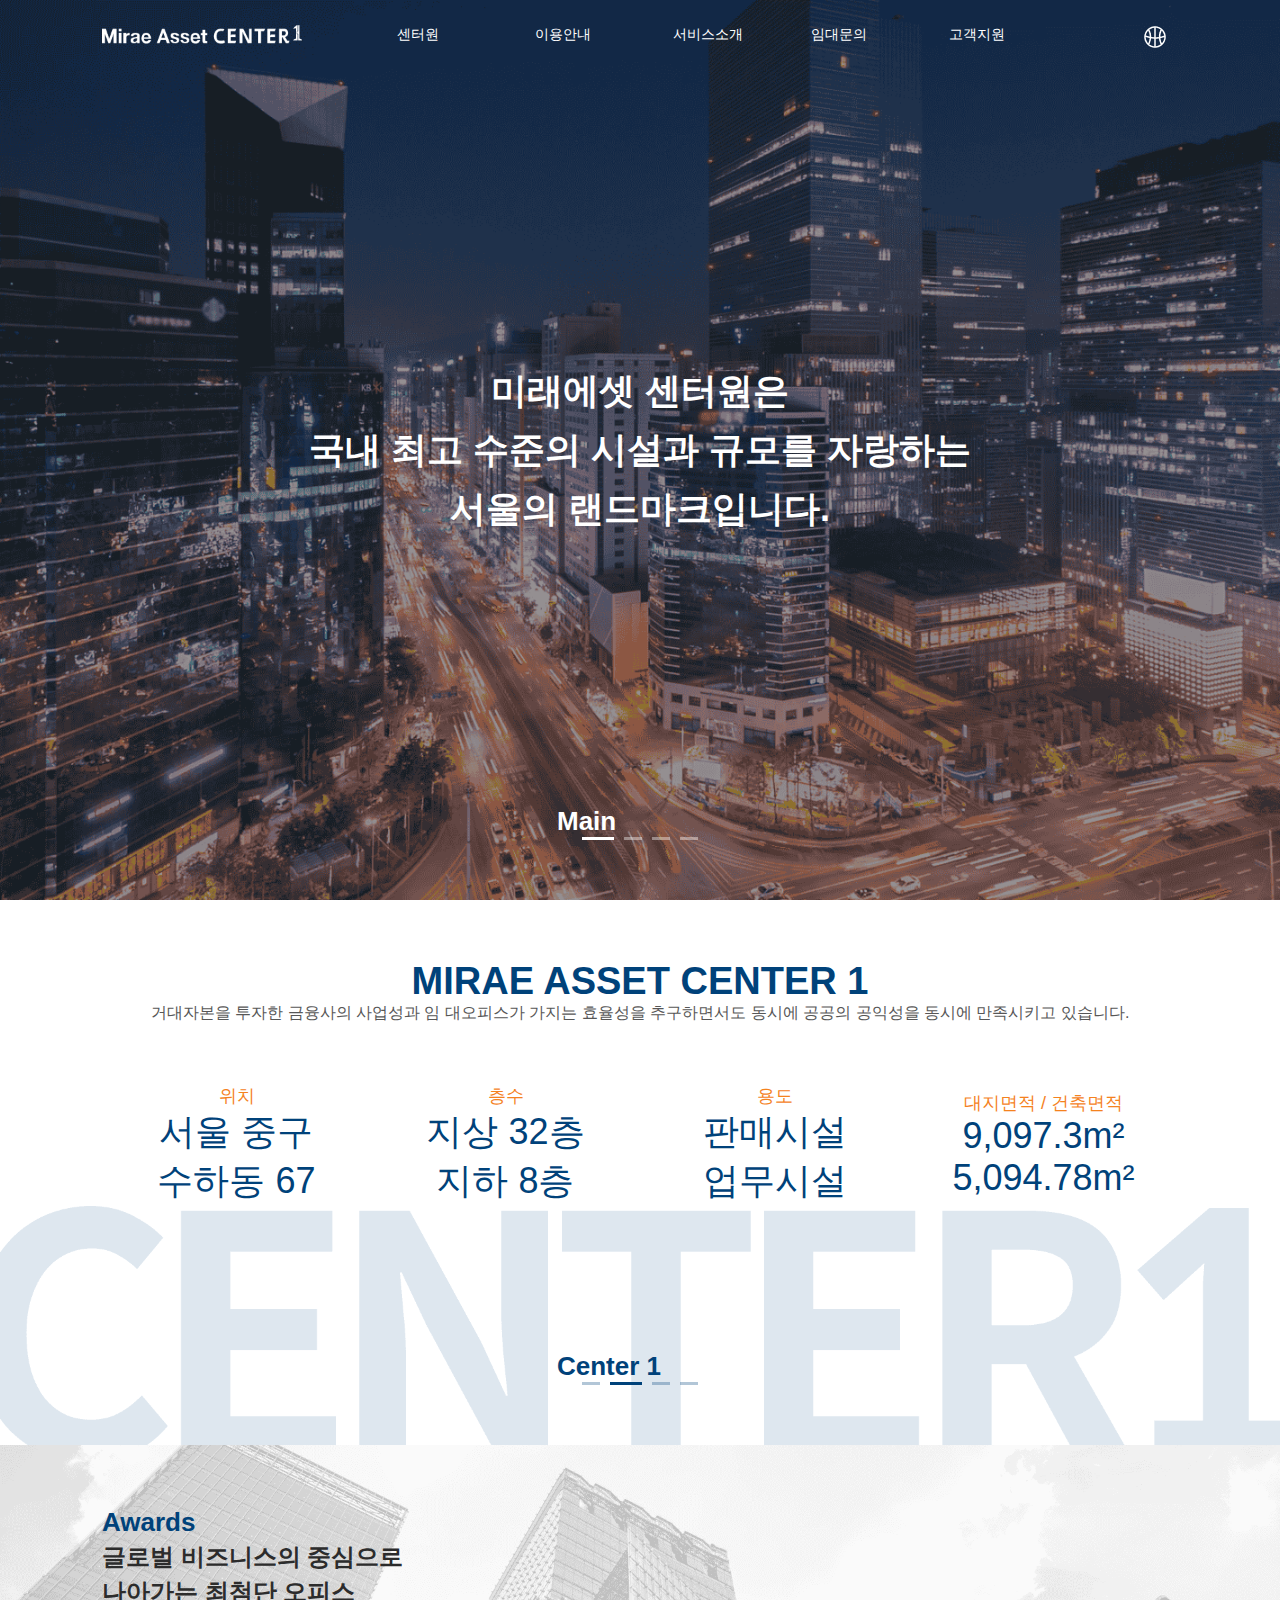
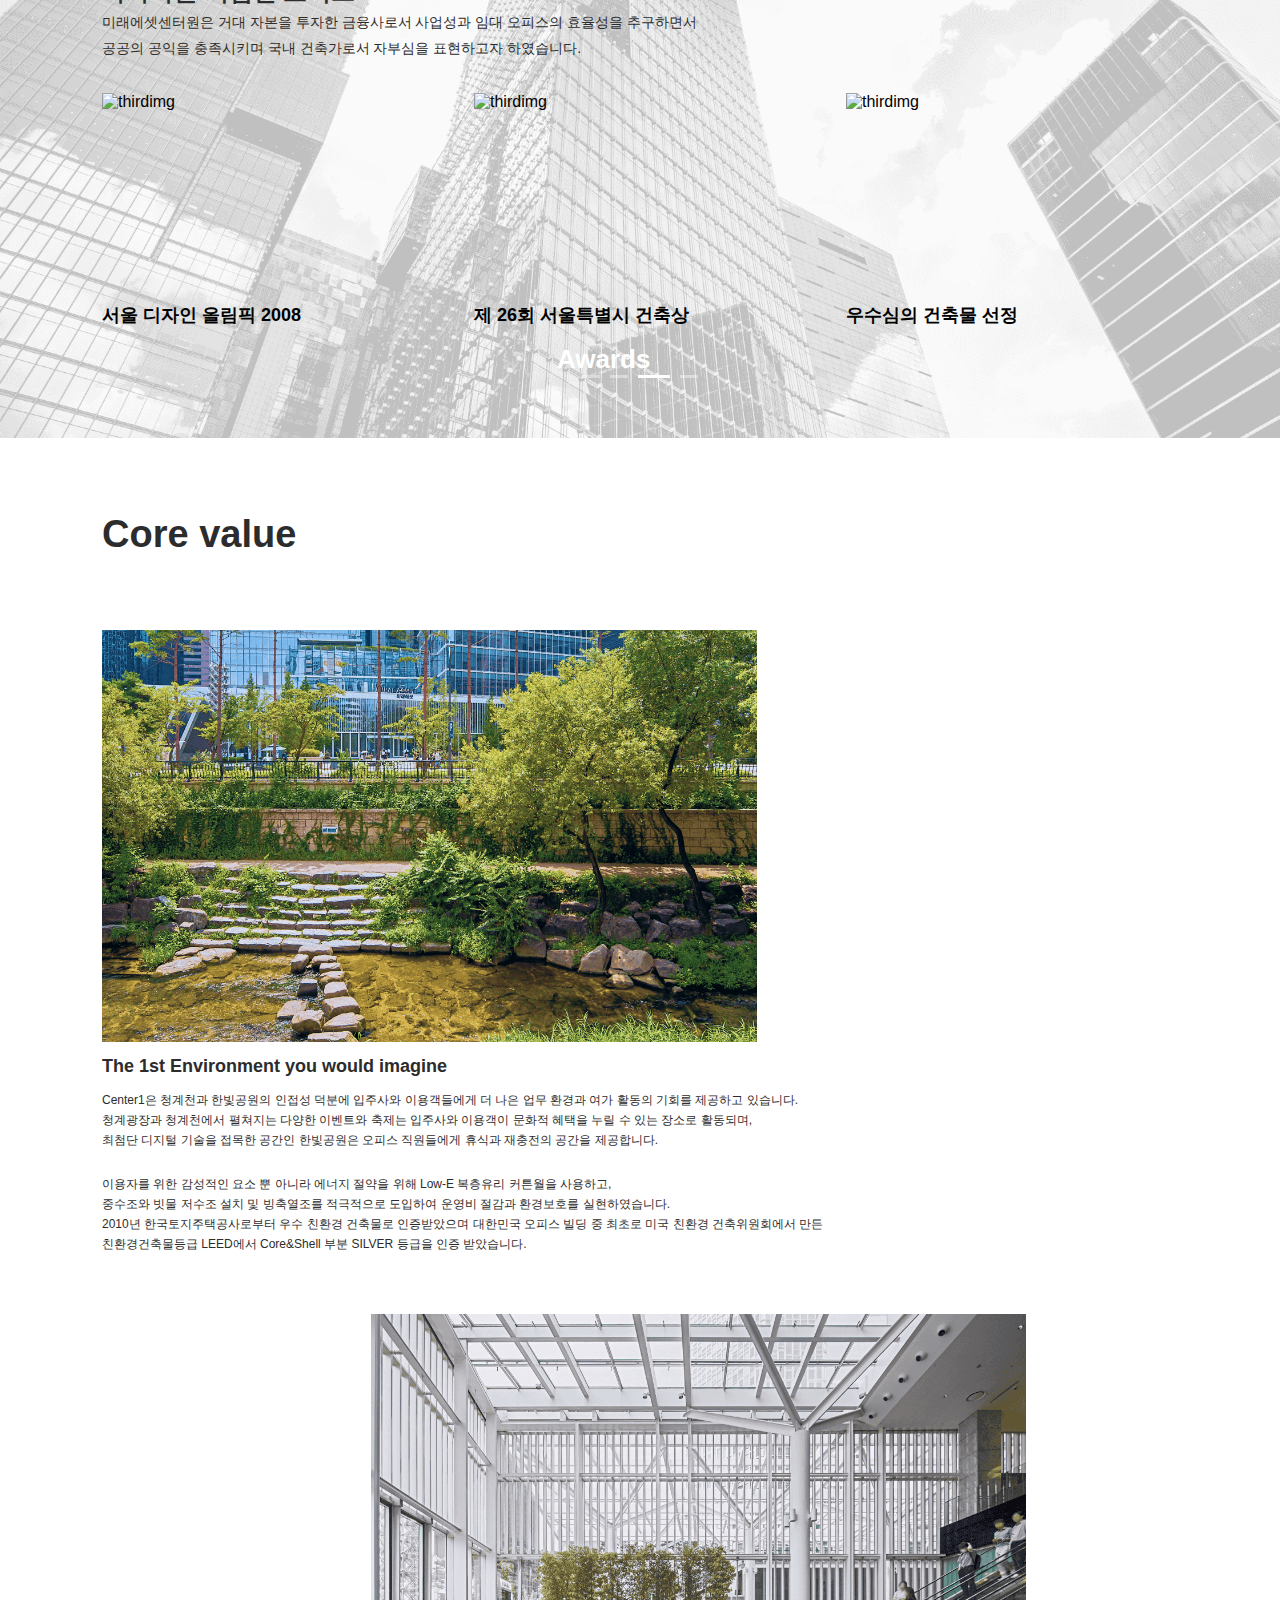
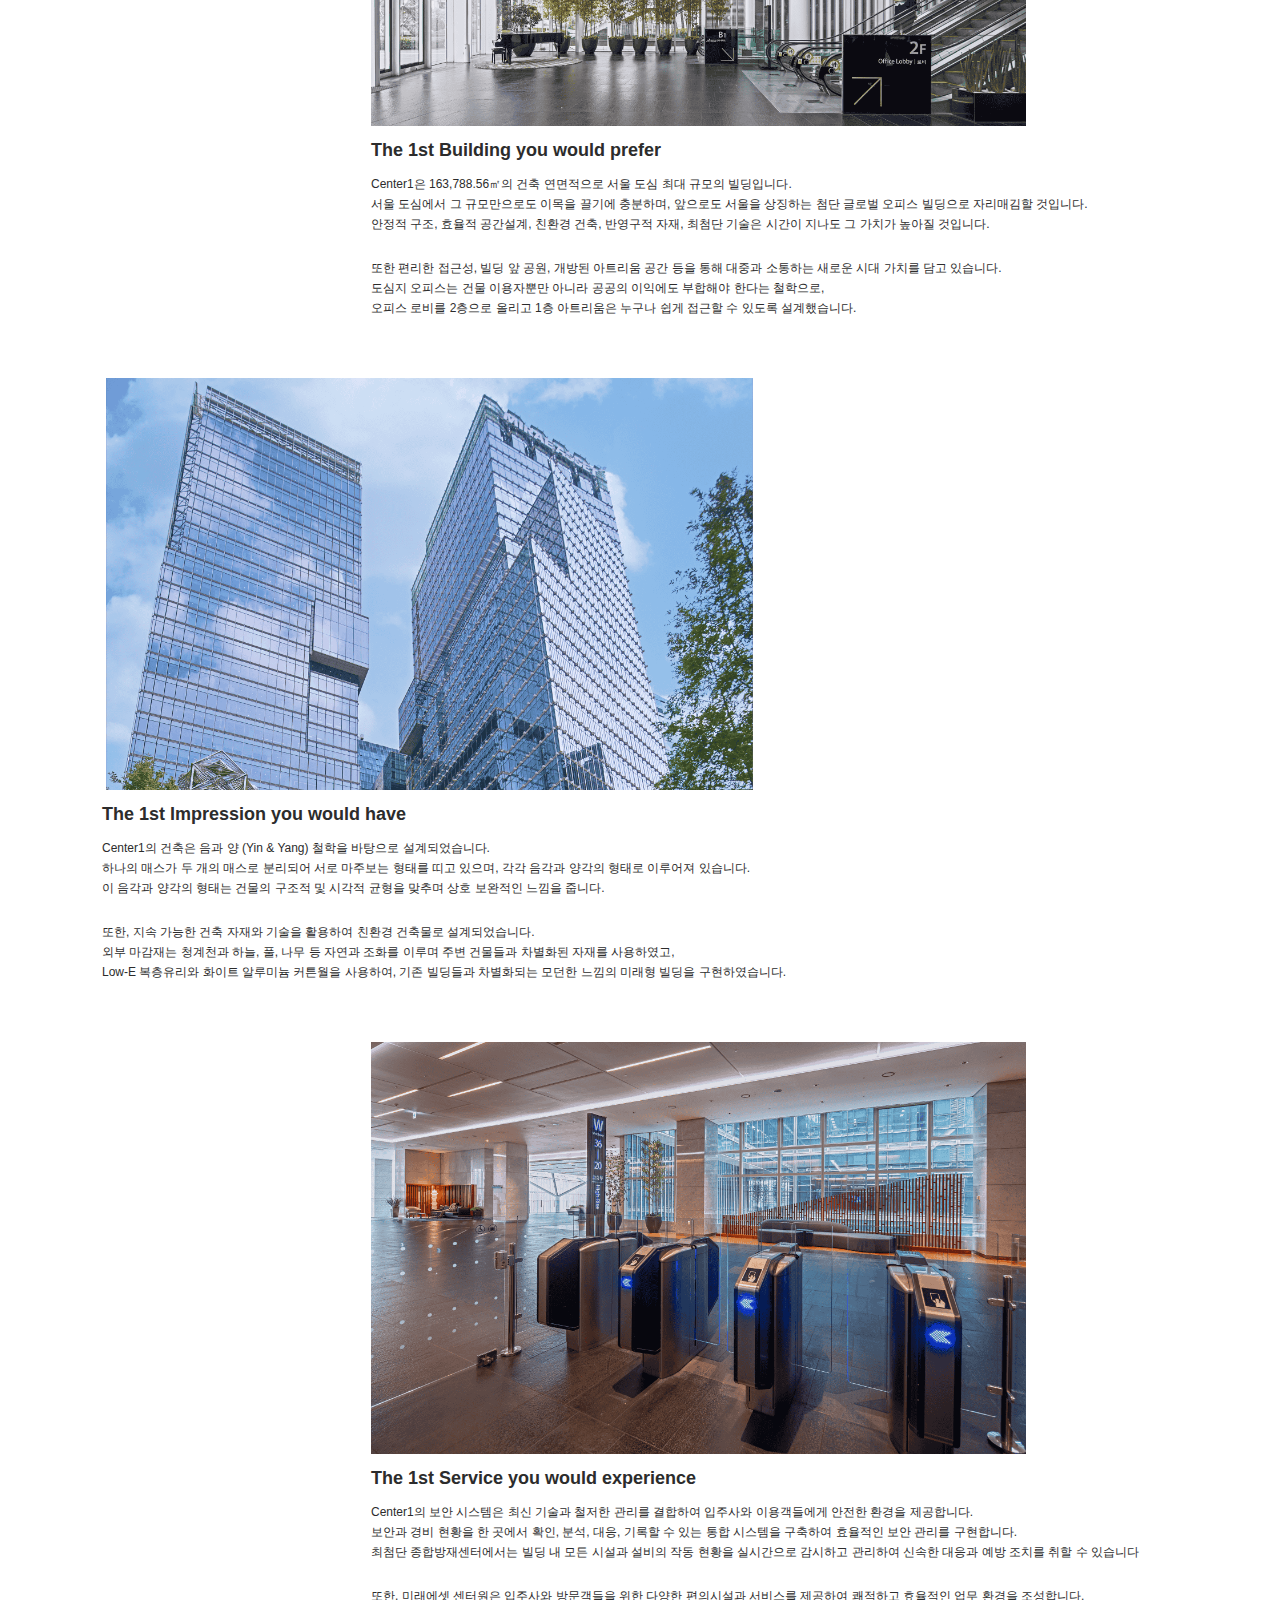
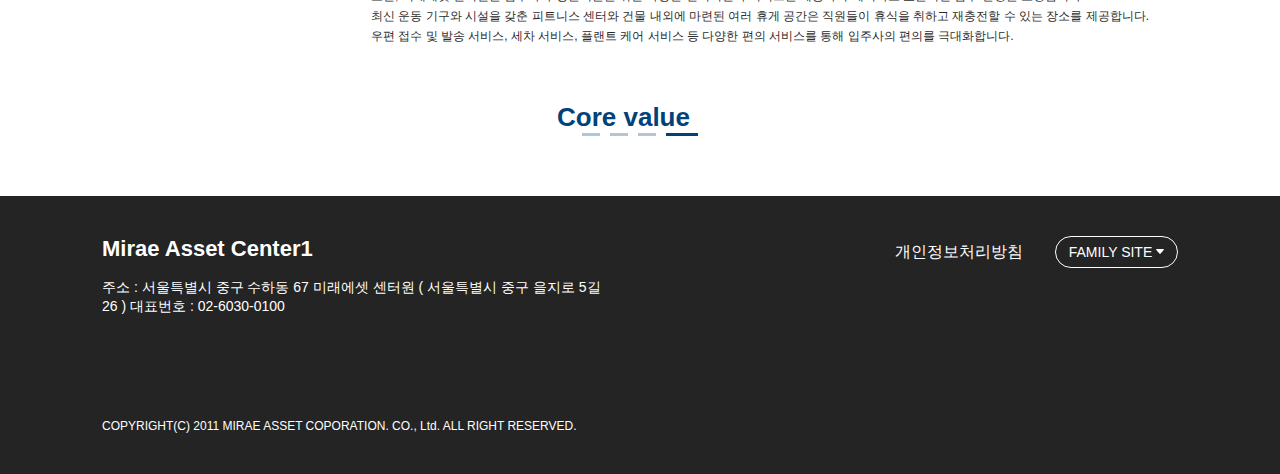
==== commit 3d330700: "Optimized Images" ====
--- a/indexII.html
+++ b/indexII.html
@@ -4,7 +4,8 @@
 <head>
   <meta charset="UTF-8" />
   <meta name="viewport" content="width=device-width, initial-scale=1.0" />
-  <title>Document</title>
+  <title>Mirae Asset Center1</title>
+  <link rel="icon" href="images/logo.png" type="image/png">
   <link rel="stylesheet" href="css/styleII.css" />
   <link rel="stylesheet" href="https://cdn.jsdelivr.net/gh/spoqa/spoqa-han-sans/css/SpoqaHanSansNeo.css">
   <link rel="stylesheet" href="https://cdn.jsdelivr.net/npm/swiper@11/swiper-bundle.min.css" />
@@ -23,6 +24,7 @@
           <li><a href="#서비스소개">서비스소개</a></li>
           <li><a href="#임대문의">임대문의</a></li>
           <li><a href="#고객지원">고객지원</a></li>
+          <img src="../images/webIcon.png" alt="webicon" class="web-iconII" />
         </ul>
       </div>
       <img src="../images/webIcon.png" alt="webicon" class="web-icon" />
@@ -50,6 +52,7 @@
       </div>
     </div>
   </section>
+  <!-- Second Section -->
   <section id="second-section" class="second-section">
     <div class="second-section-top">
       <h2>MIRAE ASSET CENTER 1</h2>
@@ -58,7 +61,6 @@
           대오피스가 가지는 효율성을 추구하면서도 동시에 공공의 공익성을 동시에 만족시키고 있습니다.</span>
       </div>
     </div>
-
     <div class="second-section-middle">
       <div class="content"><span class="content-title">위치</span>
         <div class="content-span"><span>서울 중구 </span><span>수하동 67</span></div>
@@ -85,7 +87,7 @@
       </div>
     </div>
   </section>
-
+<!-- Third Section -->
   <section class="third-section">
     <div class="third-top">
       <h2>Awards</h2>
@@ -125,6 +127,7 @@
       </div>
     </div>
   </section>
+  <!-- Fourth Section -->
   <section class="fourth-section">
     <h2 class="heading">Core value</h2>
     <div class="fourth-left"><img src="images/fourthi.png" alt="fourthimg">
--- a/css/styleII.css
+++ b/css/styleII.css
@@ -21,8 +21,9 @@
   box-sizing: border-box;
   font-family: "Spoqa Han Sans Neo", sans-serif;
 }
-html {
+body {
   scroll-behavior: smooth;
+  overflow-x: hidden;
 }
 header {
   background: transparent;
@@ -411,6 +412,9 @@
   .web-icon {
     width: 46px;
     height: 24px;
+  }
+  .web-iconII {
+    display: none;
   }
   .web-iconII {
     display: none;
@@ -657,7 +661,9 @@
     width: 46px;
     height: 24px;
   }
-
+  .web-iconII {
+    display: none;
+  }
   nav ul li {
     margin: 0 15px;
     width: 148px;
@@ -834,7 +840,9 @@
     width: 46px;
     height: 24px;
   }
-
+  .web-iconII {
+    display: none;
+  }
   nav ul li {
     margin: 0 15px;
     width: 108px;
@@ -975,7 +983,10 @@
   .web-icon {
     display: none;
   }
-
+  .web-iconII {
+    width: 46px;
+    height: 24px;
+  }
   nav ul li {
     margin: 15px 15px;
     width: max-content;
@@ -1159,7 +1170,10 @@
   .web-icon {
     display: none;
   }
-
+  .web-iconII {
+    width: 46px;
+    height: 24px;
+  }
   nav ul li {
     margin: 15px 15px;
     width: max-content;
